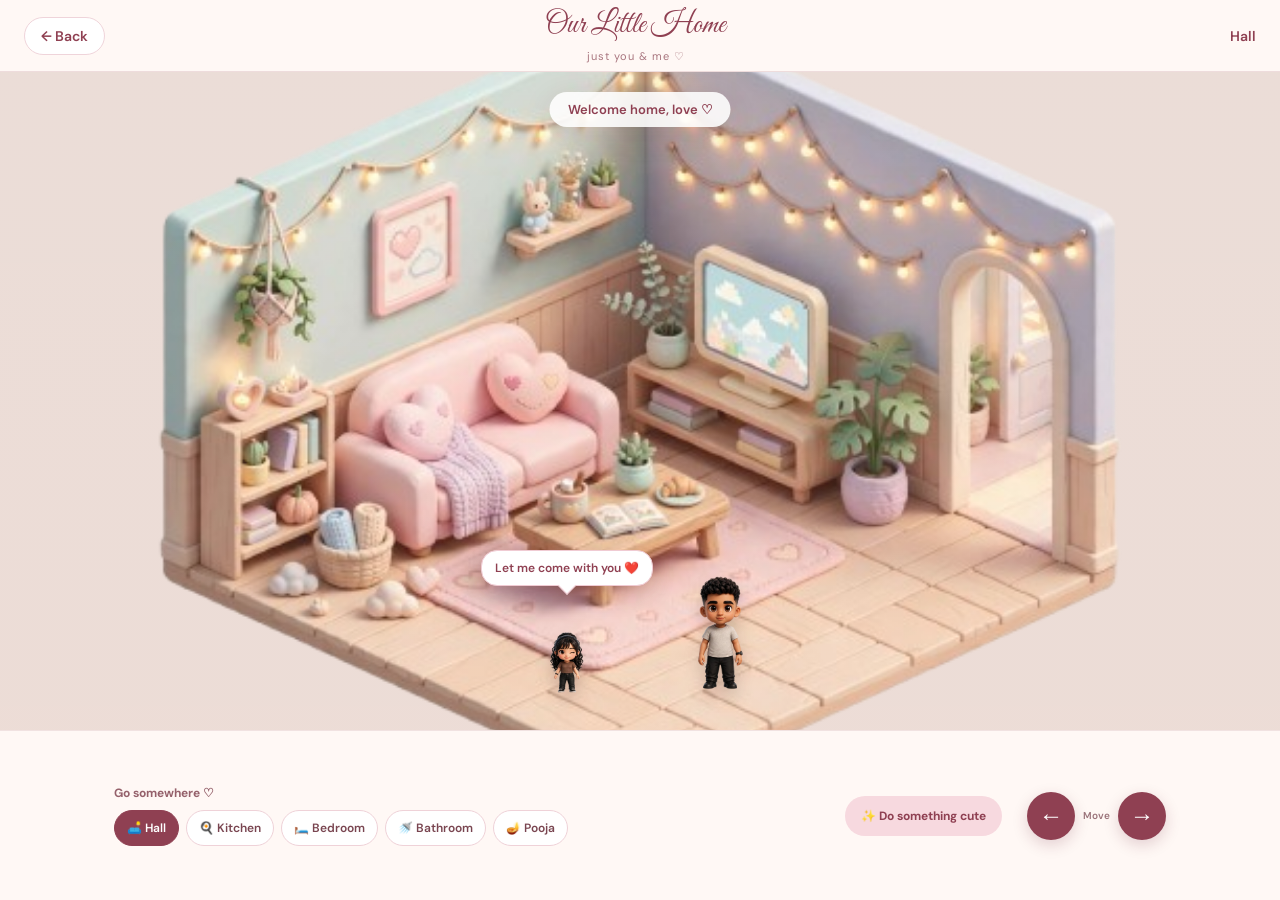
==== game.html @ c6b9ba1a "game" ====
<!DOCTYPE html>
<html lang="en">
<head>
    <meta charset="UTF-8">
    <meta name="viewport" content="width=device-width, initial-scale=1.0">

    <title>Our Little Home ❤️</title>

    <link rel="stylesheet" href="game.css">

    <link href="https://fonts.googleapis.com/css2?family=DM+Sans:wght@400;500;600;700&family=Great+Vibes&display=swap" rel="stylesheet">
</head>

<body>

    <!-- TOP BAR -->
    <header class="top-bar">

        <a href="index.html" class="back-button">
            ← Back
        </a>

        <div class="home-title">
            <span>Our Little Home</span>
            <small>just you & me ♡</small>
        </div>

        <div class="room-name" id="roomName">
            Hall
        </div>

    </header>


    <!-- GAME WORLD -->
    <main class="game-world">

        <!-- ROOM -->
        <div
            class="room-background"
            id="roomBackground">
        </div>


        <!-- SOFT LIGHT OVERLAY -->
        <div class="world-light"></div>


        <!-- LITTLE LOVE MESSAGE -->
        <div class="love-message" id="loveMessage">
            Welcome home, love ♡
        </div>


        <!-- POOJA ROOM INFORMATION -->
        <div class="pooja-info hidden" id="poojaInfo">

            <div>🪔</div>

            <span>Our little prayer corner</span>

            <div class="deities">
                <span>Vishnu</span>
                <span>Shiva</span>
                <span>Ganesha</span>
                <span>Lakshmi</span>
            </div>

        </div>


        <!-- GIRL -->
        <div
            class="character girl-character"
            id="girlCharacter">

            <div
                class="speech-bubble"
                id="girlSpeech">
                Let me come with you ❤️
            </div>

            <img
                id="girlSprite"
                src="game-assets/characters/girl/girl-front.png"
                alt="Girl character">

        </div>


        <!-- BOY -->
        <div
            class="character boy-character"
            id="boyCharacter">

            <img
                id="boySprite"
                src="game-assets/characters/boy/boy-front.png"
                alt="Boy character">

        </div>


        <!-- ACTION MESSAGE -->
        <div
            class="action-message hidden"
            id="actionMessage">
        </div>

    </main>


    <!-- BOTTOM CONTROLS -->
    <section class="controls">

        <div class="controls-inner">

            <!-- ROOMS -->
            <div class="places-section">

                <div class="section-title">
                    Go somewhere ♡
                </div>

                <div class="room-buttons">

                    <button
                        onclick="goToRoom('hall')"
                        class="room-button active"
                        id="hallButton">
                        🛋️ Hall
                    </button>

                    <button
                        onclick="goToRoom('kitchen')"
                        class="room-button"
                        id="kitchenButton">
                        🍳 Kitchen
                    </button>

                    <button
                        onclick="goToRoom('bedroom')"
                        class="room-button"
                        id="bedroomButton">
                        🛏️ Bedroom
                    </button>

                    <button
                        onclick="goToRoom('bathroom')"
                        class="room-button"
                        id="bathroomButton">
                        🚿 Bathroom
                    </button>

                    <button
                        onclick="goToRoom('pooja')"
                        class="room-button"
                        id="poojaButton">
                        🪔 Pooja
                    </button>

                </div>

            </div>


            <!-- ACTION -->
            <div class="action-section">

                <button
                    class="cute-action"
                    onclick="doCuteThing()">
                    ✨ Do something cute
                </button>

            </div>


            <!-- MOVEMENT -->
            <div class="movement">

                <button
                    class="move-button"
                    onclick="moveCharacter('left')">
                    ←
                </button>

                <div class="movement-label">
                    Move
                </div>

                <button
                    class="move-button"
                    onclick="moveCharacter('right')">
                    →
                </button>

            </div>

        </div>

    </section>


    <script src="game.js"></script>

</body>
</html>
---- game.css ----
:root {
    --cream: #fff8f5;
    --pink: #e88a9b;
    --dark-pink: #8f4052;
    --soft-pink: #f7d9df;
    --brown: #4d3035;
    --white: #ffffff;
}

* {
    box-sizing: border-box;
    margin: 0;
    padding: 0;
}

html,
body {
    width: 100%;
    height: 100%;
}

body {
    font-family: "DM Sans", sans-serif;
    background: var(--cream);
    color: var(--brown);
    overflow: hidden;
}


/* =========================
   TOP BAR
========================= */

.top-bar {
    height: 72px;

    display: flex;
    align-items: center;
    justify-content: space-between;

    padding: 0 24px;

    background: rgba(255, 248, 245, 0.96);

    border-bottom: 1px solid rgba(143, 64, 82, 0.15);

    position: relative;
    z-index: 50;

    backdrop-filter: blur(12px);
}


.back-button {
    text-decoration: none;

    color: var(--dark-pink);

    background: #fff;

    border: 1px solid #efd4da;

    padding: 9px 16px;

    border-radius: 30px;

    font-size: 14px;
    font-weight: 600;

    transition: 0.2s;
}


.back-button:hover {
    transform: translateX(-3px);
}


.home-title {
    text-align: center;
}


.home-title span {
    display: block;

    font-family: "Great Vibes", cursive;

    font-size: 30px;

    color: var(--dark-pink);
}


.home-title small {
    font-size: 11px;

    color: #a8757e;

    letter-spacing: 1px;
}


.room-name {
    min-width: 90px;

    text-align: right;

    font-size: 14px;
    font-weight: 600;

    color: var(--dark-pink);
}


/* =========================
   GAME WORLD
========================= */

.game-world {
    position: relative;

    height: calc(100vh - 72px - 170px);

    min-height: 420px;

    overflow: hidden;

    background: #eadbd5;
}


.room-background {
    position: absolute;

    inset: 0;

    background-size: cover;
    background-position: center;

    transition:
        background-image 0.5s ease,
        opacity 0.4s ease;
}


.world-light {
    position: absolute;

    inset: 0;

    pointer-events: none;

    background:
        linear-gradient(
            to bottom,
            rgba(255,255,255,0.05),
            rgba(255,231,224,0.12)
        );

    z-index: 2;
}


/* =========================
   LOVE MESSAGE
========================= */

.love-message {
    position: absolute;

    top: 20px;
    left: 50%;

    transform: translateX(-50%);

    background: rgba(255,255,255,0.88);

    padding: 9px 18px;

    border-radius: 30px;

    color: var(--dark-pink);

    font-size: 13px;
    font-weight: 600;

    box-shadow:
        0 8px 30px rgba(80,30,40,0.12);

    z-index: 20;

    white-space: nowrap;

    transition: 0.3s;
}


/* =========================
   CHARACTERS
========================= */

.character {
    position: absolute;

    bottom: 35px;

    /* Both characters get exactly the same space */
    width: 110px;
    height: 145px;

    display: flex;
    flex-direction: column;
    align-items: center;
    justify-content: flex-end;

    z-index: 10;

    /* ONLY position changes when walking */
    transition: left 0.25s ease-out;
}

/* Both characters ALWAYS have the same rendered size */
.character img {
    display: block;

    width: 100px;
    height: 125px;

    object-fit: contain;
    object-position: bottom center;

    /* Prevent browser/image rendering differences */
    max-width: none;

    filter:
        drop-shadow(
            0 9px 8px rgba(50,20,20,0.20)
        );
}


/* BOY */
.boy-character {
    left: 60%;
}


/* GIRL */
.girl-character {
    left: 60%;

    z-index: 11;
}


/* IMPORTANT:
   Never change character scale while moving */
.boy-character,
.girl-character {
    transform: none;
}


/* =========================
   MOBILE CHARACTERS
========================= */

@media (max-width: 700px) {

    .character {
        width: 90px;
        height: 125px;

        bottom: 20px;

        transition: left 0.25s ease-out;
    }

    .character img {
        width: 82px;
        height: 108px;

        object-fit: contain;
        object-position: bottom center;
    }

    .boy-character,
    .girl-character {
        transform: none;
    }
}


/* =========================
   SPEECH
========================= */

.speech-bubble {
    position: relative;

    margin-bottom: 8px;

    max-width: 220px;

    background: white;

    color: var(--dark-pink);

    padding: 9px 13px;

    border-radius: 16px;

    font-size: 12px;
    font-weight: 600;

    box-shadow:
        0 8px 25px rgba(70,20,30,0.15);

    border: 1px solid #f0cbd3;

    white-space: nowrap;

    animation: floating 2.5s ease-in-out infinite;
}


.speech-bubble::after {
    content: "";

    position: absolute;

    bottom: -7px;

    left: 50%;

    transform: translateX(-50%) rotate(45deg);

    width: 12px;
    height: 12px;

    background: white;

    border-right: 1px solid #f0cbd3;
    border-bottom: 1px solid #f0cbd3;
}


@keyframes floating {

    0%,
    100% {
        transform: translateY(0);
    }

    50% {
        transform: translateY(-5px);
    }
}


/* =========================
   POOJA
========================= */

.pooja-info {
    position: absolute;

    top: 75px;
    left: 50%;

    transform: translateX(-50%);

    z-index: 20;

    text-align: center;

    background: rgba(255,250,242,0.93);

    padding: 12px 18px;

    border-radius: 18px;

    box-shadow:
        0 10px 30px rgba(70,40,20,0.15);
}


.pooja-info > div:first-child {
    font-size: 25px;

    margin-bottom: 3px;
}


.pooja-info span {
    font-size: 12px;

    color: #79504c;

    font-weight: 600;
}


.deities {
    display: flex;

    gap: 7px;

    justify-content: center;

    margin-top: 8px;
}


.deities span {
    background: #fff;

    padding: 4px 8px;

    border-radius: 20px;

    font-size: 10px;

    color: #9a5b32;
}


.hidden {
    display: none !important;
}


/* =========================
   ACTION MESSAGE
========================= */

.action-message {
    position: absolute;

    left: 50%;
    bottom: 35%;

    transform: translateX(-50%);

    z-index: 30;

    background: rgba(255,255,255,0.94);

    padding: 13px 20px;

    border-radius: 25px;

    color: var(--dark-pink);

    font-weight: 700;

    font-size: 14px;

    box-shadow:
        0 10px 35px rgba(60,20,30,0.15);

    animation: pop 0.35s ease;
}


@keyframes pop {

    0% {
        opacity: 0;
        transform: translateX(-50%) scale(0.8);
    }

    100% {
        opacity: 1;
        transform: translateX(-50%) scale(1);
    }
}


/* =========================
   BOTTOM CONTROLS
========================= */

.controls {
    height: 170px;

    background:
        rgba(255,248,245,0.98);

    border-top: 1px solid rgba(143,64,82,0.12);

    position: relative;

    z-index: 50;
}


.controls-inner {
    height: 100%;

    max-width: 1100px;

    margin: auto;

    padding: 18px 24px;

    display: flex;

    align-items: center;

    gap: 25px;
}


/* =========================
   ROOMS
========================= */

.places-section {
    flex: 1;
}


.section-title {
    font-size: 12px;

    font-weight: 700;

    color: #95616b;

    margin-bottom: 9px;
}


.room-buttons {
    display: flex;

    gap: 7px;

    flex-wrap: wrap;
}


.room-button {
    border: 1px solid #efd2d8;

    background: white;

    color: #794550;

    padding: 9px 12px;

    border-radius: 25px;

    font-family: inherit;

    font-size: 12px;

    font-weight: 600;

    cursor: pointer;

    transition: 0.2s;
}


.room-button:hover {
    transform: translateY(-2px);

    border-color: var(--pink);
}


.room-button.active {
    background: var(--dark-pink);

    color: white;

    border-color: var(--dark-pink);
}


/* =========================
   CUTE ACTION
========================= */

.action-section {
    display: flex;

    align-items: center;
}


.cute-action {
    border: none;

    background: var(--soft-pink);

    color: var(--dark-pink);

    padding: 12px 16px;

    border-radius: 30px;

    font-family: inherit;

    font-size: 12px;

    font-weight: 700;

    cursor: pointer;

    transition: 0.2s;
}


.cute-action:hover {
    transform: scale(1.04);

    background: #f1c7d0;
}


/* =========================
   MOVEMENT
========================= */

.movement {
    display: flex;

    align-items: center;

    gap: 8px;
}


.move-button {
    width: 48px;
    height: 48px;

    border: none;

    border-radius: 50%;

    background: var(--dark-pink);

    color: white;

    font-size: 24px;

    cursor: pointer;

    box-shadow:
        0 5px 15px rgba(100,30,50,0.18);

    transition: 0.15s;
}


.move-button:active {
    transform: scale(0.92);
}


.movement-label {
    font-size: 10px;

    color: #9b737a;

    font-weight: 600;
}


/* =========================
   MOBILE
========================= */

@media (max-width: 700px) {

    .top-bar {
        height: 60px;

        padding: 0 12px;
    }


    .home-title span {
        font-size: 23px;
    }


    .home-title small {
        font-size: 9px;
    }


    .back-button {
        padding: 7px 10px;

        font-size: 11px;
    }


    .room-name {
        min-width: auto;

        font-size: 11px;
    }


    .game-world {
        height: calc(100vh - 60px - 215px);

        min-height: 350px;
    }


    .character {
        width: 80px;

        bottom: 20px;
    }


    .character img {
        width: 78px;
    }


    .speech-bubble {
        font-size: 10px;

        padding: 7px 9px;

        max-width: 180px;
    }


    .love-message {
        top: 12px;

        font-size: 10px;

        padding: 7px 12px;
    }


    .controls {
        height: 215px;
    }


    .controls-inner {
        padding: 12px;

        display: grid;

        grid-template-columns: 1fr auto;

        grid-template-rows: auto auto;

        gap: 12px;
    }


    .places-section {
        grid-column: 1 / 3;
    }


    .room-buttons {
        overflow-x: auto;

        flex-wrap: nowrap;

        padding-bottom: 4px;
    }


    .room-button {
        flex-shrink: 0;
    }


    .action-section {
        justify-content: flex-start;
    }


    .movement {
        justify-content: flex-end;
    }


    .move-button {
        width: 43px;
        height: 43px;
    }


    .pooja-info {
        top: 55px;

        width: 90%;

        padding: 8px;
    }


    .deities {
        flex-wrap: wrap;
    }
}
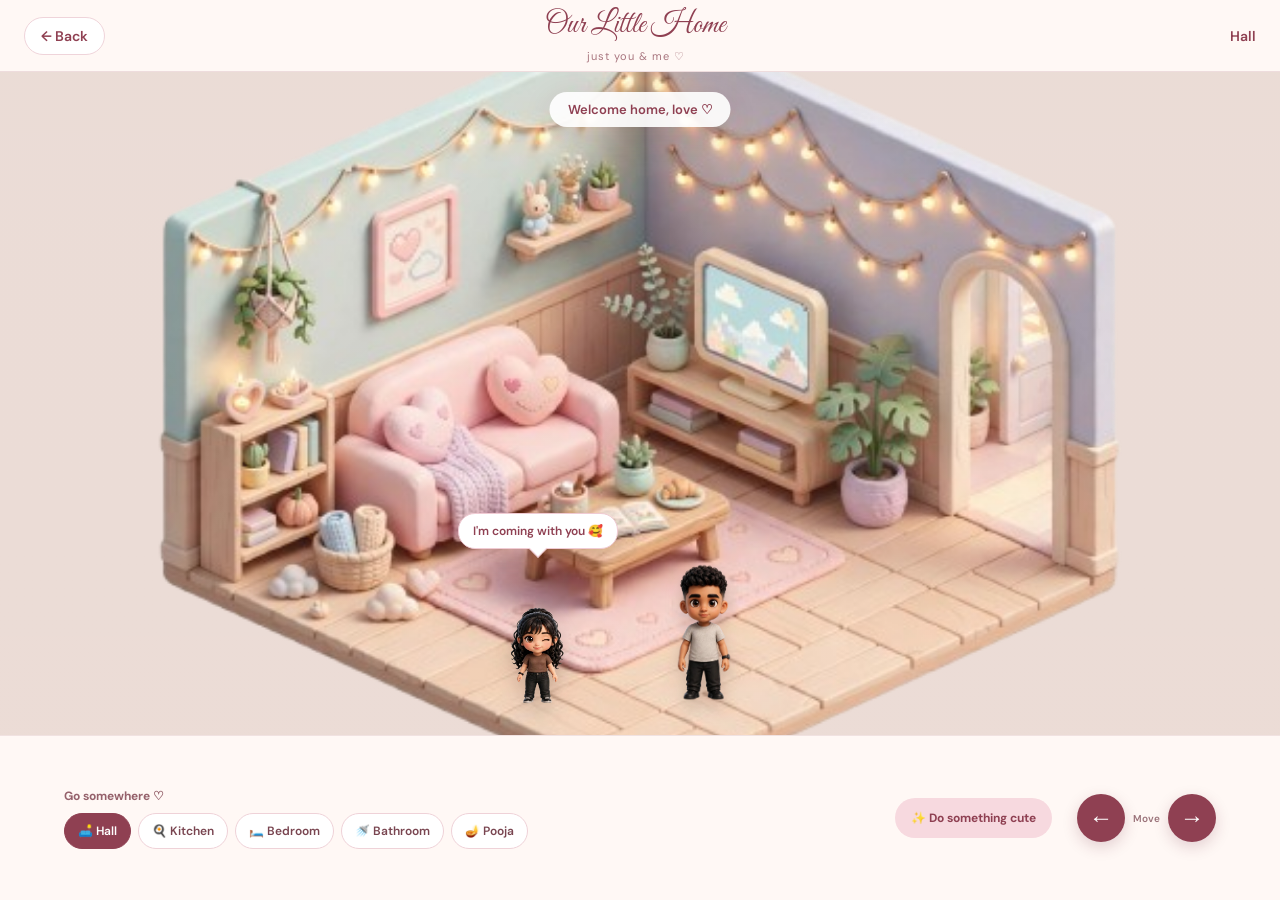
==== commit 8632c650: "game" ====
--- a/game.html
+++ b/game.html
@@ -1,208 +1,377 @@
 <!DOCTYPE html>
 <html lang="en">
+
 <head>
+
     <meta charset="UTF-8">
-    <meta name="viewport" content="width=device-width, initial-scale=1.0">
-
-    <title>Our Little Home ❤️</title>
-
-    <link rel="stylesheet" href="game.css">
-
-    <link href="https://fonts.googleapis.com/css2?family=DM+Sans:wght@400;500;600;700&family=Great+Vibes&display=swap" rel="stylesheet">
+
+    <meta
+        name="viewport"
+        content="width=device-width, initial-scale=1.0"
+    >
+
+    <title>Our Little Home ♡</title>
+
+
+    <!-- Google Fonts -->
+
+    <link
+        href="https://fonts.googleapis.com/css2?family=DM+Sans:wght@400;500;600;700&family=Great+Vibes&display=swap"
+        rel="stylesheet"
+    >
+
+
+    <!-- Game CSS -->
+
+    <link
+        rel="stylesheet"
+        href="game.css"
+    >
+
 </head>
 
+
 <body>
 
-    <!-- TOP BAR -->
+
+    <!-- =================================================
+         TOP BAR
+    ================================================== -->
+
     <header class="top-bar">
 
-        <a href="index.html" class="back-button">
+
+        <!-- Back -->
+
+        <a
+            href="index.html"
+            class="back-button"
+        >
             ← Back
         </a>
 
+
+        <!-- Title -->
+
         <div class="home-title">
-            <span>Our Little Home</span>
-            <small>just you & me ♡</small>
-        </div>
-
-        <div class="room-name" id="roomName">
+
+            <span>
+                Our Little Home
+            </span>
+
+            <small>
+                just you & me ♡
+            </small>
+
+        </div>
+
+
+        <!-- Current Room -->
+
+        <div
+            class="room-name"
+            id="roomName"
+        >
             Hall
         </div>
 
     </header>
 
 
-    <!-- GAME WORLD -->
-    <main class="game-world">
-
-        <!-- ROOM -->
+
+    <!-- =================================================
+         GAME WORLD
+    ================================================== -->
+
+    <main
+        class="game-world"
+        id="gameWorld"
+    >
+
+
+        <!-- Room Background -->
+
         <div
             class="room-background"
-            id="roomBackground">
-        </div>
-
-
-        <!-- SOFT LIGHT OVERLAY -->
+            id="roomBackground"
+            style="background-image: url('game-assets/rooms/hall.png');"
+        >
+        </div>
+
+
+        <!-- Soft Lighting -->
+
         <div class="world-light"></div>
 
 
-        <!-- LITTLE LOVE MESSAGE -->
-        <div class="love-message" id="loveMessage">
+
+        <!-- =================================================
+             LOVE MESSAGE
+        ================================================== -->
+
+        <div
+            class="love-message"
+            id="loveMessage"
+        >
             Welcome home, love ♡
         </div>
 
 
-        <!-- POOJA ROOM INFORMATION -->
-        <div class="pooja-info hidden" id="poojaInfo">
-
-            <div>🪔</div>
-
-            <span>Our little prayer corner</span>
+
+        <!-- =================================================
+             POOJA INFORMATION
+        ================================================== -->
+
+        <div
+            class="pooja-info hidden"
+            id="poojaInfo"
+        >
+
+            <div>
+                🪔
+            </div>
+
+            <span>
+                Let's pray together ♡
+            </span>
 
             <div class="deities">
-                <span>Vishnu</span>
-                <span>Shiva</span>
-                <span>Ganesha</span>
-                <span>Lakshmi</span>
-            </div>
-
-        </div>
-
-
-        <!-- GIRL -->
+
+                <span>🙏</span>
+
+                <span>🪷</span>
+
+                <span>✨</span>
+
+            </div>
+
+        </div>
+
+
+
+        <!-- =================================================
+             BOY CHARACTER
+        ================================================== -->
+
+        <div
+            class="character boy-character"
+            id="boyCharacter"
+        >
+
+            <img
+                src="game-assets/characters/boy/boy-front.png"
+                alt="Boy character"
+            >
+
+        </div>
+
+
+
+        <!-- =================================================
+             GIRL CHARACTER
+        ================================================== -->
+
         <div
             class="character girl-character"
-            id="girlCharacter">
+            id="girlCharacter"
+        >
+
+
+            <!-- Girl Speech -->
 
             <div
                 class="speech-bubble"
-                id="girlSpeech">
-                Let me come with you ❤️
-            </div>
+                id="girlSpeech"
+            >
+                I'm coming with you 🥰
+            </div>
+
+
+            <!-- Girl -->
 
             <img
-                id="girlSprite"
                 src="game-assets/characters/girl/girl-front.png"
-                alt="Girl character">
-
-        </div>
-
-
-        <!-- BOY -->
-        <div
-            class="character boy-character"
-            id="boyCharacter">
-
-            <img
-                id="boySprite"
-                src="game-assets/characters/boy/boy-front.png"
-                alt="Boy character">
-
-        </div>
-
-
-        <!-- ACTION MESSAGE -->
+                alt="Girl character"
+            >
+
+        </div>
+
+
+
+        <!-- =================================================
+             ACTION MESSAGE
+        ================================================== -->
+
         <div
             class="action-message hidden"
-            id="actionMessage">
-        </div>
+            id="actionMessage"
+        >
+        </div>
+
 
     </main>
 
 
-    <!-- BOTTOM CONTROLS -->
+
+    <!-- =================================================
+         BOTTOM CONTROLS
+    ================================================== -->
+
     <section class="controls">
 
+
         <div class="controls-inner">
 
-            <!-- ROOMS -->
+
+            <!-- =================================================
+                 ROOM MENU
+            ================================================== -->
+
             <div class="places-section">
+
 
                 <div class="section-title">
                     Go somewhere ♡
                 </div>
 
+
                 <div class="room-buttons">
 
-                    <button
-                        onclick="goToRoom('hall')"
+
+                    <!-- HALL -->
+
+                    <button
+                        type="button"
                         class="room-button active"
-                        id="hallButton">
+                        onclick="switchRoom(0)"
+                    >
                         🛋️ Hall
                     </button>
 
-                    <button
-                        onclick="goToRoom('kitchen')"
+
+                    <!-- KITCHEN -->
+
+                    <button
+                        type="button"
                         class="room-button"
-                        id="kitchenButton">
+                        onclick="switchRoom(1)"
+                    >
                         🍳 Kitchen
                     </button>
 
-                    <button
-                        onclick="goToRoom('bedroom')"
+
+                    <!-- BEDROOM -->
+
+                    <button
+                        type="button"
                         class="room-button"
-                        id="bedroomButton">
+                        onclick="switchRoom(2)"
+                    >
                         🛏️ Bedroom
                     </button>
 
-                    <button
-                        onclick="goToRoom('bathroom')"
+
+                    <!-- BATHROOM -->
+
+                    <button
+                        type="button"
                         class="room-button"
-                        id="bathroomButton">
+                        onclick="switchRoom(3)"
+                    >
                         🚿 Bathroom
                     </button>
 
-                    <button
-                        onclick="goToRoom('pooja')"
+
+                    <!-- POOJA -->
+
+                    <button
+                        type="button"
                         class="room-button"
-                        id="poojaButton">
+                        onclick="switchRoom(4)"
+                    >
                         🪔 Pooja
                     </button>
 
+
                 </div>
 
             </div>
 
 
-            <!-- ACTION -->
+
+            <!-- =================================================
+                 CUTE ACTION BUTTON
+            ================================================== -->
+
             <div class="action-section">
 
+
                 <button
+                    type="button"
                     class="cute-action"
-                    onclick="doCuteThing()">
+                    onclick="doSomethingCute()"
+                >
                     ✨ Do something cute
                 </button>
 
-            </div>
-
-
-            <!-- MOVEMENT -->
+
+            </div>
+
+
+
+            <!-- =================================================
+                 MOVEMENT BUTTONS
+            ================================================== -->
+
             <div class="movement">
 
+
+                <!-- LEFT -->
+
                 <button
+                    type="button"
                     class="move-button"
-                    onclick="moveCharacter('left')">
+                    onclick="moveCharacter('left')"
+                    aria-label="Move left"
+                >
                     ←
                 </button>
 
-                <div class="movement-label">
+
+                <span class="movement-label">
                     Move
-                </div>
+                </span>
+
+
+                <!-- RIGHT -->
 
                 <button
+                    type="button"
                     class="move-button"
-                    onclick="moveCharacter('right')">
+                    onclick="moveCharacter('right')"
+                    aria-label="Move right"
+                >
                     →
                 </button>
 
-            </div>
+
+            </div>
+
 
         </div>
 
     </section>
 
 
+
+    <!-- =================================================
+         GAME JAVASCRIPT
+    ================================================== -->
+
     <script src="game.js"></script>
 
+
 </body>
+
 </html>
+
--- a/game.css
+++ b/game.css
@@ -1,3 +1,4 @@
+
 :root {
     --cream: #fff8f5;
     --pink: #e88a9b;
@@ -11,37 +12,38 @@
     box-sizing: border-box;
     margin: 0;
     padding: 0;
+    user-select: none;
 }
 
 html,
 body {
     width: 100%;
     height: 100%;
+    overflow: hidden;
 }
 
 body {
     font-family: "DM Sans", sans-serif;
     background: var(--cream);
     color: var(--brown);
-    overflow: hidden;
-}
-
-
-/* =========================
+
+    display: grid;
+    grid-template-rows: 72px minmax(0, 1fr) 165px;
+}
+
+
+/* =====================================================
    TOP BAR
-========================= */
+===================================================== */
 
 .top-bar {
-    height: 72px;
-
     display: flex;
     align-items: center;
     justify-content: space-between;
 
     padding: 0 24px;
 
-    background: rgba(255, 248, 245, 0.96);
-
+    background: rgba(255, 248, 245, 0.97);
     border-bottom: 1px solid rgba(143, 64, 82, 0.15);
 
     position: relative;
@@ -50,56 +52,41 @@
     backdrop-filter: blur(12px);
 }
 
-
 .back-button {
     text-decoration: none;
 
     color: var(--dark-pink);
-
-    background: #fff;
+    background: white;
 
     border: 1px solid #efd4da;
 
     padding: 9px 16px;
-
     border-radius: 30px;
 
     font-size: 14px;
     font-weight: 600;
 
-    transition: 0.2s;
-}
-
-
-.back-button:hover {
-    transform: translateX(-3px);
-}
-
+    white-space: nowrap;
+}
 
 .home-title {
     text-align: center;
 }
 
-
 .home-title span {
     display: block;
 
     font-family: "Great Vibes", cursive;
-
     font-size: 30px;
 
     color: var(--dark-pink);
 }
-
 
 .home-title small {
     font-size: 11px;
-
     color: #a8757e;
-
     letter-spacing: 1px;
 }
-
 
 .room-name {
     min-width: 90px;
@@ -113,40 +100,38 @@
 }
 
 
-/* =========================
+/* =====================================================
    GAME WORLD
-========================= */
+===================================================== */
 
 .game-world {
     position: relative;
 
-    height: calc(100vh - 72px - 170px);
-
-    min-height: 420px;
+    min-height: 0;
 
     overflow: hidden;
 
     background: #eadbd5;
 }
-
 
 .room-background {
     position: absolute;
-
     inset: 0;
 
+    width: 100%;
+    height: 100%;
+
     background-size: cover;
-    background-position: center;
-
-    transition:
-        background-image 0.5s ease,
-        opacity 0.4s ease;
-}
-
-
+    background-position: center center;
+    background-repeat: no-repeat;
+
+    transition: background-image 0.35s ease;
+}
+
+
+/* soft overlay */
 .world-light {
     position: absolute;
-
     inset: 0;
 
     pointer-events: none;
@@ -154,17 +139,17 @@
     background:
         linear-gradient(
             to bottom,
-            rgba(255,255,255,0.05),
-            rgba(255,231,224,0.12)
+            rgba(255,255,255,0.03),
+            rgba(255,231,224,0.08)
         );
 
     z-index: 2;
 }
 
 
-/* =========================
-   LOVE MESSAGE
-========================= */
+/* =====================================================
+   TOP LOVE MESSAGE
+===================================================== */
 
 .love-message {
     position: absolute;
@@ -174,7 +159,7 @@
 
     transform: translateX(-50%);
 
-    background: rgba(255,255,255,0.88);
+    background: rgba(255,255,255,0.91);
 
     padding: 9px 18px;
 
@@ -191,23 +176,25 @@
     z-index: 20;
 
     white-space: nowrap;
-
-    transition: 0.3s;
-}
-
-
-/* =========================
+}
+
+
+/* =====================================================
    CHARACTERS
-========================= */
+===================================================== */
 
 .character {
     position: absolute;
 
-    bottom: 35px;
-
-    /* Both characters get exactly the same space */
-    width: 110px;
-    height: 145px;
+    bottom: 28px;
+
+    /*
+       IMPORTANT:
+       Both characters use EXACTLY the same
+       container size.
+    */
+    width: 130px;
+    height: 175px;
 
     display: flex;
     flex-direction: column;
@@ -216,22 +203,23 @@
 
     z-index: 10;
 
-    /* ONLY position changes when walking */
-    transition: left 0.25s ease-out;
-}
-
-/* Both characters ALWAYS have the same rendered size */
+    transition:
+        left 0.25s ease-out,
+        transform 0.2s ease;
+}
+
+
+/*
+   BOTH characters are given the same image box.
+*/
 .character img {
-    display: block;
-
-    width: 100px;
-    height: 125px;
+    width: 125px;
+    height: 150px;
 
     object-fit: contain;
     object-position: bottom center;
 
-    /* Prevent browser/image rendering differences */
-    max-width: none;
+    display: block;
 
     filter:
         drop-shadow(
@@ -240,76 +228,52 @@
 }
 
 
-/* BOY */
+/*
+   Your girl image has more empty/transparent
+   space around the actual character.
+
+   This makes her VISUALLY match him.
+*/
+.girl-character img {
+    transform: scale(1.28);
+    transform-origin: bottom center;
+}
+
+
+/* Starting positions */
+
 .boy-character {
-    left: 60%;
-}
-
-
-/* GIRL */
+    left: 55%;
+}
+
 .girl-character {
-    left: 60%;
-
+    left: 40%;
     z-index: 11;
 }
 
 
-/* IMPORTANT:
-   Never change character scale while moving */
-.boy-character,
-.girl-character {
-    transform: none;
-}
-
-
-/* =========================
-   MOBILE CHARACTERS
-========================= */
-
-@media (max-width: 700px) {
-
-    .character {
-        width: 90px;
-        height: 125px;
-
-        bottom: 20px;
-
-        transition: left 0.25s ease-out;
-    }
-
-    .character img {
-        width: 82px;
-        height: 108px;
-
-        object-fit: contain;
-        object-position: bottom center;
-    }
-
-    .boy-character,
-    .girl-character {
-        transform: none;
-    }
-}
-
-
-/* =========================
-   SPEECH
-========================= */
+/* =====================================================
+   SPEECH BUBBLE
+===================================================== */
 
 .speech-bubble {
-    position: relative;
-
-    margin-bottom: 8px;
-
-    max-width: 220px;
+    position: absolute;
+
+    bottom: 158px;
+
+    left: 50%;
+
+    transform: translateX(-50%);
+
+    margin: 0;
 
     background: white;
 
     color: var(--dark-pink);
 
-    padding: 9px 13px;
-
-    border-radius: 16px;
+    padding: 9px 14px;
+
+    border-radius: 17px;
 
     font-size: 12px;
     font-weight: 600;
@@ -321,9 +285,10 @@
 
     white-space: nowrap;
 
+    z-index: 20;
+
     animation: floating 2.5s ease-in-out infinite;
 }
-
 
 .speech-bubble::after {
     content: "";
@@ -331,7 +296,6 @@
     position: absolute;
 
     bottom: -7px;
-
     left: 50%;
 
     transform: translateX(-50%) rotate(45deg);
@@ -345,23 +309,20 @@
     border-bottom: 1px solid #f0cbd3;
 }
 
-
 @keyframes floating {
-
-    0%,
-    100% {
-        transform: translateY(0);
+    0%, 100% {
+        margin-top: 0;
     }
 
     50% {
-        transform: translateY(-5px);
-    }
-}
-
-
-/* =========================
+        margin-top: -5px;
+    }
+}
+
+
+/* =====================================================
    POOJA
-========================= */
+===================================================== */
 
 .pooja-info {
     position: absolute;
@@ -385,36 +346,26 @@
         0 10px 30px rgba(70,40,20,0.15);
 }
 
-
 .pooja-info > div:first-child {
     font-size: 25px;
-
     margin-bottom: 3px;
 }
-
 
 .pooja-info span {
     font-size: 12px;
-
     color: #79504c;
-
     font-weight: 600;
 }
-
 
 .deities {
     display: flex;
-
     gap: 7px;
-
     justify-content: center;
-
     margin-top: 8px;
 }
 
-
 .deities span {
-    background: #fff;
+    background: white;
 
     padding: 4px 8px;
 
@@ -424,16 +375,15 @@
 
     color: #9a5b32;
 }
-
 
 .hidden {
     display: none !important;
 }
 
 
-/* =========================
+/* =====================================================
    ACTION MESSAGE
-========================= */
+===================================================== */
 
 .action-message {
     position: absolute;
@@ -454,18 +404,17 @@
     color: var(--dark-pink);
 
     font-weight: 700;
-
     font-size: 14px;
 
     box-shadow:
         0 10px 35px rgba(60,20,30,0.15);
 
     animation: pop 0.35s ease;
-}
-
+
+    white-space: nowrap;
+}
 
 @keyframes pop {
-
     0% {
         opacity: 0;
         transform: translateX(-50%) scale(0.8);
@@ -478,32 +427,30 @@
 }
 
 
-/* =========================
+/* =====================================================
    BOTTOM CONTROLS
-========================= */
+===================================================== */
 
 .controls {
-    height: 170px;
-
-    background:
-        rgba(255,248,245,0.98);
+    position: relative;
+
+    z-index: 50;
+
+    background: rgba(255,248,245,0.98);
 
     border-top: 1px solid rgba(143,64,82,0.12);
 
-    position: relative;
-
-    z-index: 50;
-}
-
+    min-height: 0;
+}
 
 .controls-inner {
     height: 100%;
 
-    max-width: 1100px;
+    max-width: 1200px;
 
     margin: auto;
 
-    padding: 18px 24px;
+    padding: 16px 24px;
 
     display: flex;
 
@@ -513,14 +460,14 @@
 }
 
 
-/* =========================
+/* =====================================================
    ROOMS
-========================= */
+===================================================== */
 
 .places-section {
     flex: 1;
-}
-
+    min-width: 0;
+}
 
 .section-title {
     font-size: 12px;
@@ -532,38 +479,44 @@
     margin-bottom: 9px;
 }
 
-
 .room-buttons {
     display: flex;
 
     gap: 7px;
 
-    flex-wrap: wrap;
-}
-
+    overflow-x: auto;
+
+    scrollbar-width: none;
+}
+
+.room-buttons::-webkit-scrollbar {
+    display: none;
+}
 
 .room-button {
+    flex-shrink: 0;
+
     border: 1px solid #efd2d8;
 
     background: white;
 
     color: #794550;
 
-    padding: 9px 12px;
+    padding: 9px 13px;
 
     border-radius: 25px;
 
     font-family: inherit;
 
     font-size: 12px;
-
     font-weight: 600;
 
     cursor: pointer;
 
+    white-space: nowrap;
+
     transition: 0.2s;
 }
-
 
 .room-button:hover {
     transform: translateY(-2px);
@@ -571,7 +524,6 @@
     border-color: var(--pink);
 }
 
-
 .room-button.active {
     background: var(--dark-pink);
 
@@ -581,16 +533,16 @@
 }
 
 
-/* =========================
-   CUTE ACTION
-========================= */
+/* =====================================================
+   RIGHT SIDE CONTROLS
+===================================================== */
 
 .action-section {
     display: flex;
-
     align-items: center;
-}
-
+
+    flex-shrink: 0;
+}
 
 .cute-action {
     border: none;
@@ -606,25 +558,21 @@
     font-family: inherit;
 
     font-size: 12px;
-
     font-weight: 700;
 
     cursor: pointer;
 
-    transition: 0.2s;
-}
-
+    white-space: nowrap;
+}
 
 .cute-action:hover {
     transform: scale(1.04);
-
-    background: #f1c7d0;
-}
-
-
-/* =========================
+}
+
+
+/* =====================================================
    MOVEMENT
-========================= */
+===================================================== */
 
 .movement {
     display: flex;
@@ -632,8 +580,9 @@
     align-items: center;
 
     gap: 8px;
-}
-
+
+    flex-shrink: 0;
+}
 
 .move-button {
     width: 48px;
@@ -653,16 +602,12 @@
 
     box-shadow:
         0 5px 15px rgba(100,30,50,0.18);
-
-    transition: 0.15s;
-}
-
+}
 
 .move-button:active {
     transform: scale(0.92);
 }
 
-
 .movement-label {
     font-size: 10px;
 
@@ -672,87 +617,133 @@
 }
 
 
-/* =========================
+/* =====================================================
    MOBILE
-========================= */
+===================================================== */
 
 @media (max-width: 700px) {
+
+    html,
+    body {
+        height: 100dvh;
+    }
+
+    body {
+        grid-template-rows:
+            60px
+            minmax(0, 1fr)
+            190px;
+    }
+
+
+    /* ---------- TOP ---------- */
 
     .top-bar {
         height: 60px;
 
-        padding: 0 12px;
-    }
-
+        padding: 0 10px;
+    }
+
+    .back-button {
+        padding: 7px 11px;
+        font-size: 11px;
+    }
 
     .home-title span {
-        font-size: 23px;
-    }
-
+        font-size: 24px;
+    }
 
     .home-title small {
-        font-size: 9px;
-    }
-
-
-    .back-button {
-        padding: 7px 10px;
-
+        font-size: 8px;
+    }
+
+    .room-name {
+        min-width: 55px;
         font-size: 11px;
     }
 
 
-    .room-name {
-        min-width: auto;
-
-        font-size: 11px;
-    }
-
+    /* ---------- WORLD ---------- */
 
     .game-world {
-        height: calc(100vh - 60px - 215px);
-
-        min-height: 350px;
-    }
-
-
-    .character {
-        width: 80px;
-
-        bottom: 20px;
-    }
-
-
-    .character img {
-        width: 78px;
-    }
-
-
-    .speech-bubble {
-        font-size: 10px;
-
-        padding: 7px 9px;
-
-        max-width: 180px;
-    }
-
+        min-height: 0;
+    }
+
+    .room-background {
+        background-size: cover;
+        background-position: center center;
+    }
 
     .love-message {
         top: 12px;
 
+        max-width: calc(100% - 30px);
+
+        padding: 7px 12px;
+
         font-size: 10px;
 
-        padding: 7px 12px;
-    }
-
+        overflow: hidden;
+        text-overflow: ellipsis;
+    }
+
+
+    /* ---------- CHARACTERS ---------- */
+
+    .character {
+        width: 100px;
+        height: 145px;
+
+        bottom: 18px;
+    }
+
+    .character img {
+        width: 100px;
+        height: 125px;
+    }
+
+    /*
+       Keep the girl visually the same size
+       on phones too.
+    */
+    .girl-character img {
+        transform: scale(1.28);
+    }
+
+    .boy-character {
+        left: 57%;
+    }
+
+    .girl-character {
+        left: 35%;
+    }
+
+
+    /* ---------- SPEECH ---------- */
+
+    .speech-bubble {
+        bottom: 130px;
+
+        max-width: 180px;
+
+        padding: 7px 10px;
+
+        font-size: 10px;
+    }
+
+
+    /* ---------- CONTROLS ---------- */
 
     .controls {
-        height: 215px;
-    }
-
+        height: 190px;
+
+        overflow: hidden;
+    }
 
     .controls-inner {
-        padding: 12px;
+        height: 100%;
+
+        padding: 12px 14px;
 
         display: grid;
 
@@ -760,55 +751,132 @@
 
         grid-template-rows: auto auto;
 
-        gap: 12px;
+        gap: 10px;
     }
 
 
     .places-section {
         grid-column: 1 / 3;
-    }
-
+
+        min-width: 0;
+    }
+
+    .section-title {
+        font-size: 11px;
+
+        margin-bottom: 7px;
+    }
 
     .room-buttons {
+        width: 100%;
+
         overflow-x: auto;
 
         flex-wrap: nowrap;
 
-        padding-bottom: 4px;
-    }
-
+        padding-bottom: 3px;
+    }
 
     .room-button {
-        flex-shrink: 0;
-    }
-
+        padding: 8px 12px;
+
+        font-size: 11px;
+    }
+
+
+    /* ---------- CUTE BUTTON ---------- */
 
     .action-section {
         justify-content: flex-start;
-    }
-
+
+        min-width: 0;
+    }
+
+    .cute-action {
+        padding: 11px 13px;
+
+        font-size: 11px;
+    }
+
+
+    /* ---------- MOVEMENT ---------- */
 
     .movement {
         justify-content: flex-end;
     }
 
+    .movement-label {
+        display: none;
+    }
 
     .move-button {
-        width: 43px;
-        height: 43px;
-    }
-
-
-    .pooja-info {
-        top: 55px;
-
-        width: 90%;
-
-        padding: 8px;
-    }
-
-
-    .deities {
-        flex-wrap: wrap;
-    }
-}
+        width: 46px;
+        height: 46px;
+
+        font-size: 21px;
+    }
+}
+
+
+/* =====================================================
+   VERY SMALL PHONES
+===================================================== */
+
+@media (max-width: 380px) {
+
+    body {
+        grid-template-rows:
+            58px
+            minmax(0, 1fr)
+            180px;
+    }
+
+    .top-bar {
+        height: 58px;
+    }
+
+    .home-title span {
+        font-size: 21px;
+    }
+
+    .home-title small {
+        display: none;
+    }
+
+    .back-button {
+        padding: 6px 9px;
+    }
+
+    .character {
+        width: 88px;
+        height: 130px;
+    }
+
+    .character img {
+        width: 90px;
+        height: 115px;
+    }
+
+    .girl-character img {
+        transform: scale(1.28);
+    }
+
+    .speech-bubble {
+        bottom: 120px;
+        font-size: 9px;
+    }
+
+    .controls {
+        height: 180px;
+    }
+
+    .cute-action {
+        padding: 10px 11px;
+        font-size: 10px;
+    }
+
+    .move-button {
+        width: 42px;
+        height: 42px;
+    }
+}
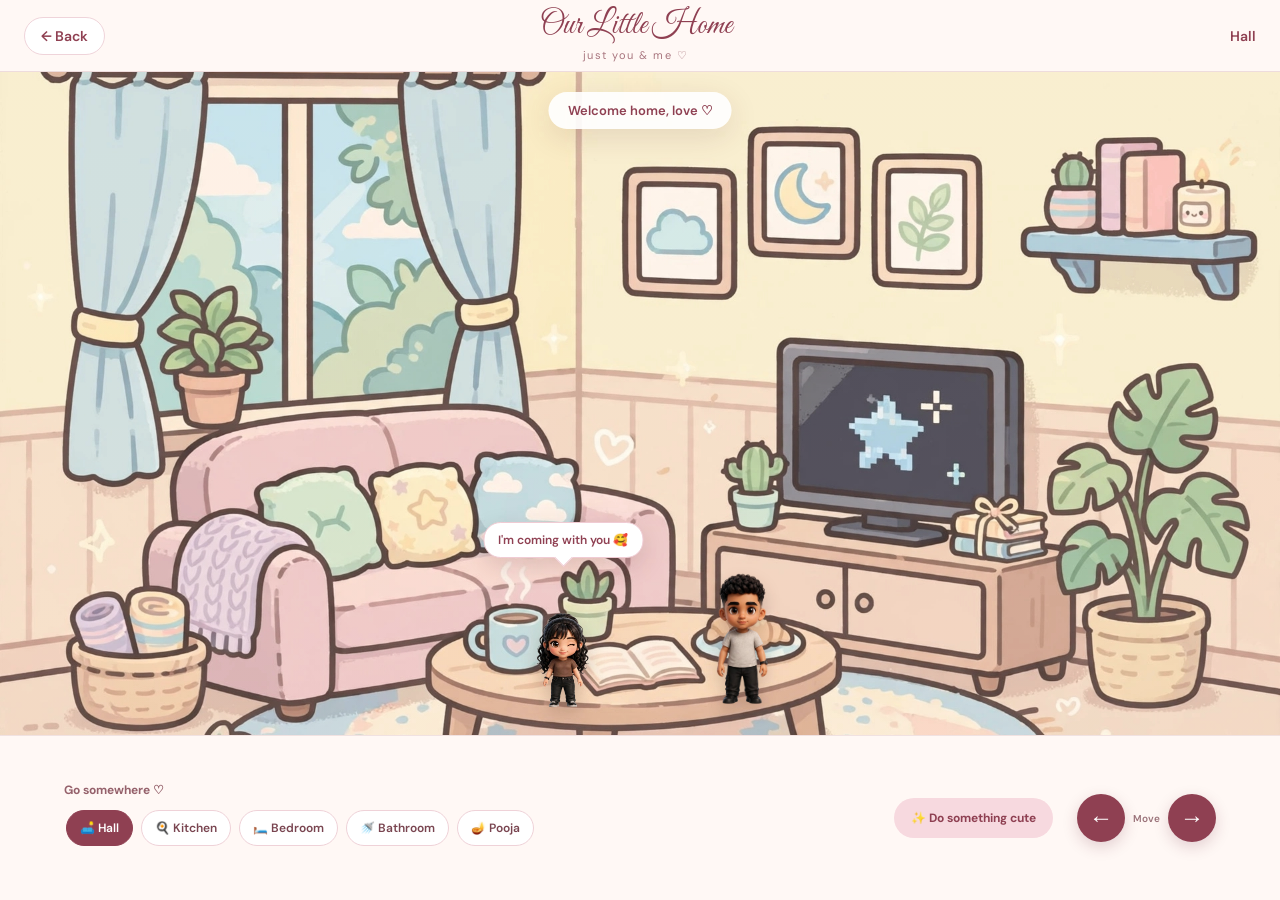
==== commit bc98ca5a: "game" ====
--- a/game.html
+++ b/game.html
@@ -2,376 +2,216 @@
 <html lang="en">
 
 <head>
-
     <meta charset="UTF-8">
-
-    <meta
-        name="viewport"
-        content="width=device-width, initial-scale=1.0"
-    >
+    <meta name="viewport"
+        content="width=device-width, initial-scale=1.0, maximum-scale=1.0, user-scalable=no">
 
     <title>Our Little Home ♡</title>
 
-
-    <!-- Google Fonts -->
+    <!-- Fonts -->
+    <link rel="preconnect" href="https://fonts.googleapis.com">
+    <link rel="preconnect" href="https://fonts.gstatic.com" crossorigin>
 
     <link
         href="https://fonts.googleapis.com/css2?family=DM+Sans:wght@400;500;600;700&family=Great+Vibes&display=swap"
-        rel="stylesheet"
-    >
-
-
-    <!-- Game CSS -->
-
-    <link
-        rel="stylesheet"
-        href="game.css"
-    >
-
+        rel="stylesheet">
+
+    <link rel="stylesheet" href="game.css">
 </head>
 
-
 <body>
 
-
-    <!-- =================================================
+    <!-- =========================
          TOP BAR
-    ================================================== -->
+    ========================== -->
 
     <header class="top-bar">
 
-
-        <!-- Back -->
-
-        <a
-            href="index.html"
-            class="back-button"
-        >
-            ← Back
+        <a href="index.html" class="back-button">
+            ← <span>Back</span>
         </a>
 
-
-        <!-- Title -->
-
         <div class="home-title">
-
-            <span>
-                Our Little Home
-            </span>
-
-            <small>
-                just you & me ♡
-            </small>
-
-        </div>
-
-
-        <!-- Current Room -->
-
-        <div
-            class="room-name"
-            id="roomName"
-        >
+            <span>Our Little Home</span>
+            <small>just you & me ♡</small>
+        </div>
+
+        <div class="room-name" id="roomName">
             Hall
         </div>
 
     </header>
 
 
-
-    <!-- =================================================
+    <!-- =========================
          GAME WORLD
-    ================================================== -->
-
-    <main
-        class="game-world"
-        id="gameWorld"
-    >
-
-
-        <!-- Room Background -->
-
+    ========================== -->
+
+    <main class="game-world" id="gameWorld">
+
+        <!-- Room -->
         <div
             class="room-background"
-            id="roomBackground"
-            style="background-image: url('game-assets/rooms/hall.png');"
-        >
-        </div>
-
-
-        <!-- Soft Lighting -->
-
+            id="roomBackground">
+        </div>
+
+        <!-- Soft overlay -->
         <div class="world-light"></div>
 
 
-
-        <!-- =================================================
-             LOVE MESSAGE
-        ================================================== -->
-
-        <div
-            class="love-message"
-            id="loveMessage"
-        >
+        <!-- Top love message -->
+        <div class="love-message" id="loveMessage">
             Welcome home, love ♡
         </div>
 
 
-
-        <!-- =================================================
-             POOJA INFORMATION
-        ================================================== -->
-
-        <div
-            class="pooja-info hidden"
-            id="poojaInfo"
-        >
-
-            <div>
-                🪔
-            </div>
-
-            <span>
-                Let's pray together ♡
-            </span>
-
-            <div class="deities">
-
-                <span>🙏</span>
-
-                <span>🪷</span>
-
-                <span>✨</span>
-
-            </div>
-
-        </div>
-
-
-
-        <!-- =================================================
-             BOY CHARACTER
-        ================================================== -->
+        <!-- =========================
+             BOY
+        ========================== -->
 
         <div
             class="character boy-character"
-            id="boyCharacter"
-        >
+            id="boyCharacter">
 
             <img
+                id="boyImage"
+                class="character-img"
                 src="game-assets/characters/boy/boy-front.png"
-                alt="Boy character"
-            >
-
-        </div>
-
-
-
-        <!-- =================================================
-             GIRL CHARACTER
-        ================================================== -->
+                alt="Boy">
+
+        </div>
+
+
+        <!-- =========================
+             GIRL
+        ========================== -->
 
         <div
             class="character girl-character"
-            id="girlCharacter"
-        >
-
-
-            <!-- Girl Speech -->
+            id="girlCharacter">
 
             <div
                 class="speech-bubble"
-                id="girlSpeech"
-            >
+                id="girlSpeech">
                 I'm coming with you 🥰
             </div>
 
-
-            <!-- Girl -->
-
             <img
+                id="girlImage"
+                class="character-img"
                 src="game-assets/characters/girl/girl-front.png"
-                alt="Girl character"
-            >
-
-        </div>
-
-
-
-        <!-- =================================================
-             ACTION MESSAGE
-        ================================================== -->
-
+                alt="Girl">
+
+        </div>
+
+
+        <!-- Action message -->
         <div
             class="action-message hidden"
-            id="actionMessage"
-        >
-        </div>
-
+            id="actionMessage">
+        </div>
 
     </main>
 
 
-
-    <!-- =================================================
-         BOTTOM CONTROLS
-    ================================================== -->
+    <!-- =========================
+         CONTROLS
+    ========================== -->
 
     <section class="controls">
 
-
         <div class="controls-inner">
 
 
-            <!-- =================================================
-                 ROOM MENU
-            ================================================== -->
+            <!-- ROOMS -->
 
             <div class="places-section">
-
 
                 <div class="section-title">
                     Go somewhere ♡
                 </div>
 
-
-                <div class="room-buttons">
-
-
-                    <!-- HALL -->
-
-                    <button
-                        type="button"
+                <div class="room-buttons" id="roomButtons">
+
+                    <button
                         class="room-button active"
-                        onclick="switchRoom(0)"
-                    >
+                        data-room="0">
                         🛋️ Hall
                     </button>
 
-
-                    <!-- KITCHEN -->
-
-                    <button
-                        type="button"
-                        class="room-button"
-                        onclick="switchRoom(1)"
-                    >
+                    <button
+                        class="room-button"
+                        data-room="1">
                         🍳 Kitchen
                     </button>
 
-
-                    <!-- BEDROOM -->
-
-                    <button
-                        type="button"
-                        class="room-button"
-                        onclick="switchRoom(2)"
-                    >
+                    <button
+                        class="room-button"
+                        data-room="2">
                         🛏️ Bedroom
                     </button>
 
-
-                    <!-- BATHROOM -->
-
-                    <button
-                        type="button"
-                        class="room-button"
-                        onclick="switchRoom(3)"
-                    >
+                    <button
+                        class="room-button"
+                        data-room="3">
                         🚿 Bathroom
                     </button>
 
-
-                    <!-- POOJA -->
-
-                    <button
-                        type="button"
-                        class="room-button"
-                        onclick="switchRoom(4)"
-                    >
+                    <button
+                        class="room-button"
+                        data-room="4">
                         🪔 Pooja
                     </button>
 
-
                 </div>
 
             </div>
 
 
-
-            <!-- =================================================
-                 CUTE ACTION BUTTON
-            ================================================== -->
+            <!-- CUTE ACTION -->
 
             <div class="action-section">
 
-
                 <button
-                    type="button"
                     class="cute-action"
-                    onclick="doSomethingCute()"
-                >
+                    id="cuteAction">
                     ✨ Do something cute
                 </button>
 
-
-            </div>
-
-
-
-            <!-- =================================================
-                 MOVEMENT BUTTONS
-            ================================================== -->
+            </div>
+
+
+            <!-- MOVEMENT -->
 
             <div class="movement">
 
-
-                <!-- LEFT -->
-
                 <button
-                    type="button"
                     class="move-button"
-                    onclick="moveCharacter('left')"
-                    aria-label="Move left"
-                >
+                    id="moveLeft"
+                    aria-label="Move left">
                     ←
                 </button>
-
 
                 <span class="movement-label">
                     Move
                 </span>
 
-
-                <!-- RIGHT -->
-
                 <button
-                    type="button"
                     class="move-button"
-                    onclick="moveCharacter('right')"
-                    aria-label="Move right"
-                >
+                    id="moveRight"
+                    aria-label="Move right">
                     →
                 </button>
 
-
-            </div>
-
+            </div>
 
         </div>
 
     </section>
 
 
-
-    <!-- =================================================
-         GAME JAVASCRIPT
-    ================================================== -->
-
     <script src="game.js"></script>
 
-
 </body>
 
 </html>
-
--- a/game.css
+++ b/game.css
@@ -1,4 +1,3 @@
-
 :root {
     --cream: #fff8f5;
     --pink: #e88a9b;
@@ -8,130 +7,201 @@
     --white: #ffffff;
 }
 
+
+/* =========================
+   RESET
+========================= */
+
 * {
     box-sizing: border-box;
     margin: 0;
     padding: 0;
-    user-select: none;
-}
+    -webkit-tap-highlight-color: transparent;
+}
+
 
 html,
 body {
     width: 100%;
     height: 100%;
-    overflow: hidden;
-}
+}
+
 
 body {
     font-family: "DM Sans", sans-serif;
+
     background: var(--cream);
+
     color: var(--brown);
 
-    display: grid;
-    grid-template-rows: 72px minmax(0, 1fr) 165px;
-}
-
-
-/* =====================================================
+    overflow: hidden;
+}
+
+
+/* =========================
    TOP BAR
-===================================================== */
+========================= */
 
 .top-bar {
+
+    height: 72px;
+
+    flex-shrink: 0;
+
     display: flex;
+
     align-items: center;
+
     justify-content: space-between;
 
     padding: 0 24px;
 
     background: rgba(255, 248, 245, 0.97);
+
     border-bottom: 1px solid rgba(143, 64, 82, 0.15);
 
     position: relative;
-    z-index: 50;
+
+    z-index: 100;
 
     backdrop-filter: blur(12px);
 }
 
+
+/* Back */
+
 .back-button {
+
     text-decoration: none;
 
     color: var(--dark-pink);
-    background: white;
+
+    background: #fff;
 
     border: 1px solid #efd4da;
 
     padding: 9px 16px;
+
     border-radius: 30px;
 
     font-size: 14px;
+
     font-weight: 600;
 
     white-space: nowrap;
-}
+
+    transition: 0.2s;
+}
+
+
+.back-button:hover {
+
+    transform: translateX(-3px);
+}
+
+
+/* Title */
 
 .home-title {
+
     text-align: center;
-}
+
+    line-height: 1;
+}
+
 
 .home-title span {
+
     display: block;
 
     font-family: "Great Vibes", cursive;
-    font-size: 30px;
+
+    font-size: 32px;
 
     color: var(--dark-pink);
 }
 
+
 .home-title small {
+
+    display: block;
+
+    margin-top: 8px;
+
     font-size: 11px;
+
     color: #a8757e;
-    letter-spacing: 1px;
-}
+
+    letter-spacing: 1.5px;
+}
+
+
+/* Room name */
 
 .room-name {
+
     min-width: 90px;
 
     text-align: right;
 
     font-size: 14px;
+
     font-weight: 600;
 
     color: var(--dark-pink);
 }
 
 
-/* =====================================================
+/* =========================
    GAME WORLD
-===================================================== */
+========================= */
 
 .game-world {
+
     position: relative;
 
-    min-height: 0;
+    height: calc(100vh - 72px - 165px);
+
+    min-height: 300px;
 
     overflow: hidden;
 
     background: #eadbd5;
 }
 
+
+/* Background */
+
 .room-background {
+
     position: absolute;
+
     inset: 0;
 
     width: 100%;
+
     height: 100%;
 
+    background-repeat: no-repeat;
+
     background-size: cover;
+
     background-position: center center;
-    background-repeat: no-repeat;
-
-    transition: background-image 0.35s ease;
-}
-
-
-/* soft overlay */
+
+    transition:
+        opacity 0.25s ease,
+        background-image 0.35s ease;
+
+    z-index: 0;
+}
+
+
+/* Soft lighting */
+
 .world-light {
+
     position: absolute;
+
     inset: 0;
 
     pointer-events: none;
@@ -139,133 +209,171 @@
     background:
         linear-gradient(
             to bottom,
-            rgba(255,255,255,0.03),
-            rgba(255,231,224,0.08)
+            rgba(255,255,255,0.04),
+            rgba(255,231,224,0.10)
         );
 
-    z-index: 2;
-}
-
-
-/* =====================================================
-   TOP LOVE MESSAGE
-===================================================== */
+    z-index: 1;
+}
+
+
+/* =========================
+   LOVE MESSAGE
+========================= */
 
 .love-message {
+
     position: absolute;
 
     top: 20px;
+
     left: 50%;
 
     transform: translateX(-50%);
 
     background: rgba(255,255,255,0.91);
 
-    padding: 9px 18px;
+    padding: 10px 19px;
 
     border-radius: 30px;
 
     color: var(--dark-pink);
 
     font-size: 13px;
+
     font-weight: 600;
 
     box-shadow:
         0 8px 30px rgba(80,30,40,0.12);
 
-    z-index: 20;
+    z-index: 30;
 
     white-space: nowrap;
-}
-
-
-/* =====================================================
+
+    transition: 0.3s;
+}
+
+
+/* =========================
    CHARACTERS
-===================================================== */
+========================= */
 
 .character {
+
     position: absolute;
 
-    bottom: 28px;
-
-    /*
-       IMPORTANT:
-       Both characters use EXACTLY the same
-       container size.
-    */
-    width: 130px;
-    height: 175px;
+    bottom: 24px;
+
+    width: 125px;
 
     display: flex;
+
     flex-direction: column;
+
     align-items: center;
+
     justify-content: flex-end;
 
     z-index: 10;
 
+    transform: translateX(-50%);
+
     transition:
-        left 0.25s ease-out,
-        transform 0.2s ease;
+        left 0.22s ease-out;
+
+    pointer-events: none;
 }
 
 
 /*
-   BOTH characters are given the same image box.
+    IMPORTANT:
+
+    The original girl PNG has more transparent
+    space around the actual character.
+
+    So the girl image is intentionally larger
+    than the boy source image so that the
+    ACTUAL visible characters look the same size.
 */
-.character img {
-    width: 125px;
-    height: 150px;
+
+
+.character-img {
+
+    display: block;
+
+    height: 145px;
+
+    width: 110px;
 
     object-fit: contain;
+
     object-position: bottom center;
 
-    display: block;
+    image-rendering: auto;
 
     filter:
         drop-shadow(
-            0 9px 8px rgba(50,20,20,0.20)
+            0 8px 8px rgba(50,20,20,0.20)
         );
 }
 
 
+/* Boy */
+
+.boy-character {
+
+    left: 58%;
+
+    z-index: 12;
+}
+
+
+.boy-character .character-img {
+
+    width: 110px;
+
+    height: 145px;
+}
+
+
+/* Girl */
+
+.girl-character {
+
+    left: 44%;
+
+    z-index: 13;
+}
+
+
 /*
-   Your girl image has more empty/transparent
-   space around the actual character.
-
-   This makes her VISUALLY match him.
+    Girl needs a larger image box because
+    her PNG has more transparent padding.
 */
-.girl-character img {
-    transform: scale(1.28);
+
+.girl-character .character-img {
+
+    width: 145px;
+
+    height: 145px;
+
+    transform: scale(1.08);
+
     transform-origin: bottom center;
 }
 
 
-/* Starting positions */
-
-.boy-character {
-    left: 55%;
-}
-
-.girl-character {
-    left: 40%;
-    z-index: 11;
-}
-
-
-/* =====================================================
+/* =========================
    SPEECH BUBBLE
-===================================================== */
+========================= */
 
 .speech-bubble {
-    position: absolute;
-
-    bottom: 158px;
-
-    left: 50%;
-
-    transform: translateX(-50%);
-
-    margin: 0;
+
+    position: relative;
+
+    margin-bottom: 8px;
+
+    max-width: 230px;
 
     background: white;
 
@@ -276,6 +384,7 @@
     border-radius: 17px;
 
     font-size: 12px;
+
     font-weight: 600;
 
     box-shadow:
@@ -285,117 +394,68 @@
 
     white-space: nowrap;
 
-    z-index: 20;
-
     animation: floating 2.5s ease-in-out infinite;
-}
+
+    z-index: 5;
+}
+
 
 .speech-bubble::after {
+
     content: "";
 
     position: absolute;
 
     bottom: -7px;
+
     left: 50%;
 
-    transform: translateX(-50%) rotate(45deg);
+    transform:
+        translateX(-50%)
+        rotate(45deg);
 
     width: 12px;
+
     height: 12px;
 
     background: white;
 
     border-right: 1px solid #f0cbd3;
+
     border-bottom: 1px solid #f0cbd3;
 }
 
+
 @keyframes floating {
-    0%, 100% {
-        margin-top: 0;
+
+    0%,
+    100% {
+        transform: translateY(0);
     }
 
     50% {
-        margin-top: -5px;
-    }
-}
-
-
-/* =====================================================
-   POOJA
-===================================================== */
-
-.pooja-info {
+        transform: translateY(-5px);
+    }
+}
+
+
+/* =========================
+   ACTION MESSAGE
+========================= */
+
+.action-message {
+
     position: absolute;
 
-    top: 75px;
     left: 50%;
 
-    transform: translateX(-50%);
-
-    z-index: 20;
-
-    text-align: center;
-
-    background: rgba(255,250,242,0.93);
-
-    padding: 12px 18px;
-
-    border-radius: 18px;
-
-    box-shadow:
-        0 10px 30px rgba(70,40,20,0.15);
-}
-
-.pooja-info > div:first-child {
-    font-size: 25px;
-    margin-bottom: 3px;
-}
-
-.pooja-info span {
-    font-size: 12px;
-    color: #79504c;
-    font-weight: 600;
-}
-
-.deities {
-    display: flex;
-    gap: 7px;
-    justify-content: center;
-    margin-top: 8px;
-}
-
-.deities span {
-    background: white;
-
-    padding: 4px 8px;
-
-    border-radius: 20px;
-
-    font-size: 10px;
-
-    color: #9a5b32;
-}
-
-.hidden {
-    display: none !important;
-}
-
-
-/* =====================================================
-   ACTION MESSAGE
-===================================================== */
-
-.action-message {
-    position: absolute;
-
-    left: 50%;
-    bottom: 35%;
-
-    transform: translateX(-50%);
-
-    z-index: 30;
-
-    background: rgba(255,255,255,0.94);
+    top: 48%;
+
+    transform: translate(-50%, -50%);
+
+    z-index: 50;
+
+    background: rgba(255,255,255,0.95);
 
     padding: 13px 20px;
 
@@ -404,6 +464,7 @@
     color: var(--dark-pink);
 
     font-weight: 700;
+
     font-size: 14px;
 
     box-shadow:
@@ -414,62 +475,87 @@
     white-space: nowrap;
 }
 
+
+.hidden {
+
+    display: none !important;
+}
+
+
 @keyframes pop {
+
     0% {
         opacity: 0;
-        transform: translateX(-50%) scale(0.8);
+
+        transform:
+            translate(-50%, -50%)
+            scale(0.8);
     }
 
     100% {
         opacity: 1;
-        transform: translateX(-50%) scale(1);
-    }
-}
-
-
-/* =====================================================
+
+        transform:
+            translate(-50%, -50%)
+            scale(1);
+    }
+}
+
+
+/* =========================
    BOTTOM CONTROLS
-===================================================== */
+========================= */
 
 .controls {
+
+    height: 165px;
+
+    flex-shrink: 0;
+
+    background:
+        rgba(255,248,245,0.98);
+
+    border-top:
+        1px solid rgba(143,64,82,0.12);
+
     position: relative;
 
-    z-index: 50;
-
-    background: rgba(255,248,245,0.98);
-
-    border-top: 1px solid rgba(143,64,82,0.12);
-
-    min-height: 0;
-}
+    z-index: 100;
+}
+
 
 .controls-inner {
+
     height: 100%;
 
     max-width: 1200px;
 
     margin: auto;
 
-    padding: 16px 24px;
+    padding: 18px 24px;
 
     display: flex;
 
     align-items: center;
 
-    gap: 25px;
-}
-
-
-/* =====================================================
+    gap: 24px;
+}
+
+
+/* =========================
    ROOMS
-===================================================== */
+========================= */
 
 .places-section {
+
     flex: 1;
+
     min-width: 0;
 }
 
+
 .section-title {
+
     font-size: 12px;
 
     font-weight: 700;
@@ -479,37 +565,108 @@
     margin-bottom: 9px;
 }
 
+
 .room-buttons {
+
     display: flex;
 
-    gap: 7px;
+    gap: 8px;
 
     overflow-x: auto;
 
+    overflow-y: hidden;
+
+    padding: 3px 2px 8px;
+
     scrollbar-width: none;
 }
 
+
 .room-buttons::-webkit-scrollbar {
+
     display: none;
 }
 
+
 .room-button {
+
+    border: 1px solid #efd2d8;
+
+    background: white;
+
+    color: #794550;
+
+    padding: 9px 13px;
+
+    border-radius: 25px;
+
+    font-family: inherit;
+
+    font-size: 12px;
+
+    font-weight: 600;
+
+    cursor: pointer;
+
+    white-space: nowrap;
+
     flex-shrink: 0;
 
-    border: 1px solid #efd2d8;
-
-    background: white;
-
-    color: #794550;
-
-    padding: 9px 13px;
-
-    border-radius: 25px;
+    transition: 0.2s;
+}
+
+
+.room-button:hover {
+
+    transform: translateY(-2px);
+
+    border-color: var(--pink);
+}
+
+
+.room-button.active {
+
+    background: var(--dark-pink);
+
+    color: white;
+
+    border-color: var(--dark-pink);
+}
+
+
+/* =========================
+   CUTE ACTION
+========================= */
+
+.action-section {
+
+    flex-shrink: 0;
+
+    display: flex;
+
+    align-items: center;
+
+    justify-content: center;
+}
+
+
+.cute-action {
+
+    border: none;
+
+    background: var(--soft-pink);
+
+    color: var(--dark-pink);
+
+    padding: 12px 17px;
+
+    border-radius: 30px;
 
     font-family: inherit;
 
     font-size: 12px;
-    font-weight: 600;
+
+    font-weight: 700;
 
     cursor: pointer;
 
@@ -518,74 +675,41 @@
     transition: 0.2s;
 }
 
-.room-button:hover {
-    transform: translateY(-2px);
-
-    border-color: var(--pink);
-}
-
-.room-button.active {
-    background: var(--dark-pink);
-
-    color: white;
-
-    border-color: var(--dark-pink);
-}
-
-
-/* =====================================================
-   RIGHT SIDE CONTROLS
-===================================================== */
-
-.action-section {
+
+.cute-action:hover {
+
+    transform: scale(1.04);
+
+    background: #f1c7d0;
+}
+
+
+.cute-action:active {
+
+    transform: scale(0.96);
+}
+
+
+/* =========================
+   MOVEMENT
+========================= */
+
+.movement {
+
+    flex-shrink: 0;
+
     display: flex;
+
     align-items: center;
 
-    flex-shrink: 0;
-}
-
-.cute-action {
-    border: none;
-
-    background: var(--soft-pink);
-
-    color: var(--dark-pink);
-
-    padding: 12px 16px;
-
-    border-radius: 30px;
-
-    font-family: inherit;
-
-    font-size: 12px;
-    font-weight: 700;
-
-    cursor: pointer;
-
-    white-space: nowrap;
-}
-
-.cute-action:hover {
-    transform: scale(1.04);
-}
-
-
-/* =====================================================
-   MOVEMENT
-===================================================== */
-
-.movement {
-    display: flex;
-
-    align-items: center;
-
     gap: 8px;
-
-    flex-shrink: 0;
-}
+}
+
 
 .move-button {
+
     width: 48px;
+
     height: 48px;
 
     border: none;
@@ -602,13 +726,25 @@
 
     box-shadow:
         0 5px 15px rgba(100,30,50,0.18);
-}
+
+    transition: 0.15s;
+}
+
+
+.move-button:hover {
+
+    transform: scale(1.05);
+}
+
 
 .move-button:active {
-    transform: scale(0.92);
-}
+
+    transform: scale(0.90);
+}
+
 
 .movement-label {
+
     font-size: 10px;
 
     color: #9b737a;
@@ -617,266 +753,298 @@
 }
 
 
-/* =====================================================
+/* =========================
+   TABLET
+========================= */
+
+@media (max-width: 900px) {
+
+    .controls-inner {
+
+        gap: 14px;
+
+        padding-left: 16px;
+
+        padding-right: 16px;
+    }
+
+
+    .cute-action {
+
+        padding: 11px 13px;
+
+        font-size: 11px;
+    }
+
+
+    .movement-label {
+
+        display: none;
+    }
+}
+
+
+/* =========================
    MOBILE
-===================================================== */
+========================= */
 
 @media (max-width: 700px) {
 
-    html,
-    body {
-        height: 100dvh;
-    }
-
-    body {
-        grid-template-rows:
-            60px
-            minmax(0, 1fr)
-            190px;
-    }
-
-
-    /* ---------- TOP ---------- */
-
     .top-bar {
-        height: 60px;
+
+        height: 62px;
 
         padding: 0 10px;
     }
 
+
     .back-button {
+
         padding: 7px 11px;
+
         font-size: 11px;
     }
 
+
     .home-title span {
+
         font-size: 24px;
     }
 
+
     .home-title small {
+
         font-size: 8px;
-    }
+
+        margin-top: 6px;
+    }
+
 
     .room-name {
-        min-width: 55px;
+
+        min-width: auto;
+
         font-size: 11px;
     }
 
 
-    /* ---------- WORLD ---------- */
+    /* Game area */
 
     .game-world {
-        min-height: 0;
-    }
-
-    .room-background {
-        background-size: cover;
-        background-position: center center;
-    }
+
+        height: calc(100vh - 62px - 205px);
+
+        min-height: 300px;
+    }
+
+
+    /* Message */
 
     .love-message {
+
         top: 12px;
 
-        max-width: calc(100% - 30px);
-
-        padding: 7px 12px;
+        max-width: 85%;
+
+        overflow: hidden;
+
+        text-overflow: ellipsis;
 
         font-size: 10px;
 
+        padding: 8px 13px;
+    }
+
+
+    /* Characters */
+
+    .character {
+
+        bottom: 17px;
+
+        width: 100px;
+    }
+
+
+    .character-img {
+
+        height: 125px;
+
+        width: 94px;
+    }
+
+
+    .boy-character .character-img {
+
+        width: 94px;
+
+        height: 125px;
+    }
+
+
+    .girl-character .character-img {
+
+        width: 125px;
+
+        height: 125px;
+
+        transform: scale(1.08);
+    }
+
+
+    /* Speech */
+
+    .speech-bubble {
+
+        font-size: 9px;
+
+        padding: 7px 10px;
+
+        max-width: 165px;
+    }
+
+
+    /* Controls */
+
+    .controls {
+
+        height: 205px;
+    }
+
+
+    .controls-inner {
+
+        padding: 12px;
+
+        display: grid;
+
+        grid-template-columns: 1fr auto;
+
+        grid-template-rows: auto auto;
+
+        gap: 10px 12px;
+
+        align-items: center;
+    }
+
+
+    .places-section {
+
+        grid-column: 1 / 3;
+
+        width: 100%;
+    }
+
+
+    .section-title {
+
+        margin-bottom: 7px;
+    }
+
+
+    .room-buttons {
+
+        width: 100%;
+
+        overflow-x: auto;
+
+        flex-wrap: nowrap;
+
+        padding-bottom: 7px;
+    }
+
+
+    .room-button {
+
+        padding: 9px 14px;
+
+        font-size: 11px;
+    }
+
+
+    /* Cute action */
+
+    .action-section {
+
+        justify-content: flex-start;
+
+        min-width: 0;
+    }
+
+
+    .cute-action {
+
+        padding: 11px 13px;
+
+        font-size: 10px;
+    }
+
+
+    /* Movement */
+
+    .movement {
+
+        justify-content: flex-end;
+
+        gap: 6px;
+    }
+
+
+    .move-button {
+
+        width: 44px;
+
+        height: 44px;
+
+        font-size: 21px;
+    }
+
+
+    .action-message {
+
+        max-width: 85%;
+
+        text-align: center;
+
+        white-space: normal;
+
+        font-size: 12px;
+
+        padding: 11px 15px;
+    }
+}
+
+
+/* =========================
+   VERY SMALL PHONES
+========================= */
+
+@media (max-width: 380px) {
+
+    .home-title span {
+
+        font-size: 21px;
+    }
+
+
+    .back-button span {
+
+        display: none;
+    }
+
+
+    .cute-action {
+
+        max-width: 145px;
+
         overflow: hidden;
+
         text-overflow: ellipsis;
     }
 
 
-    /* ---------- CHARACTERS ---------- */
-
     .character {
-        width: 100px;
-        height: 145px;
-
-        bottom: 18px;
-    }
-
-    .character img {
-        width: 100px;
-        height: 125px;
-    }
-
-    /*
-       Keep the girl visually the same size
-       on phones too.
-    */
-    .girl-character img {
-        transform: scale(1.28);
-    }
-
-    .boy-character {
-        left: 57%;
-    }
-
-    .girl-character {
-        left: 35%;
-    }
-
-
-    /* ---------- SPEECH ---------- */
-
-    .speech-bubble {
-        bottom: 130px;
-
-        max-width: 180px;
-
-        padding: 7px 10px;
-
-        font-size: 10px;
-    }
-
-
-    /* ---------- CONTROLS ---------- */
-
-    .controls {
-        height: 190px;
-
-        overflow: hidden;
-    }
-
-    .controls-inner {
-        height: 100%;
-
-        padding: 12px 14px;
-
-        display: grid;
-
-        grid-template-columns: 1fr auto;
-
-        grid-template-rows: auto auto;
-
-        gap: 10px;
-    }
-
-
-    .places-section {
-        grid-column: 1 / 3;
-
-        min-width: 0;
-    }
-
-    .section-title {
-        font-size: 11px;
-
-        margin-bottom: 7px;
-    }
-
-    .room-buttons {
-        width: 100%;
-
-        overflow-x: auto;
-
-        flex-wrap: nowrap;
-
-        padding-bottom: 3px;
-    }
-
-    .room-button {
-        padding: 8px 12px;
-
-        font-size: 11px;
-    }
-
-
-    /* ---------- CUTE BUTTON ---------- */
-
-    .action-section {
-        justify-content: flex-start;
-
-        min-width: 0;
-    }
-
-    .cute-action {
-        padding: 11px 13px;
-
-        font-size: 11px;
-    }
-
-
-    /* ---------- MOVEMENT ---------- */
-
-    .movement {
-        justify-content: flex-end;
-    }
-
-    .movement-label {
-        display: none;
-    }
-
-    .move-button {
-        width: 46px;
-        height: 46px;
-
-        font-size: 21px;
-    }
-}
-
-
-/* =====================================================
-   VERY SMALL PHONES
-===================================================== */
-
-@media (max-width: 380px) {
-
-    body {
-        grid-template-rows:
-            58px
-            minmax(0, 1fr)
-            180px;
-    }
-
-    .top-bar {
-        height: 58px;
-    }
-
-    .home-title span {
-        font-size: 21px;
-    }
-
-    .home-title small {
-        display: none;
-    }
-
-    .back-button {
-        padding: 6px 9px;
-    }
-
-    .character {
-        width: 88px;
-        height: 130px;
-    }
-
-    .character img {
-        width: 90px;
-        height: 115px;
-    }
-
-    .girl-character img {
-        transform: scale(1.28);
-    }
-
-    .speech-bubble {
-        bottom: 120px;
-        font-size: 9px;
-    }
-
-    .controls {
-        height: 180px;
-    }
-
-    .cute-action {
-        padding: 10px 11px;
-        font-size: 10px;
-    }
-
-    .move-button {
-        width: 42px;
-        height: 42px;
-    }
-}
+
+        bottom: 12px;
+    }
+}
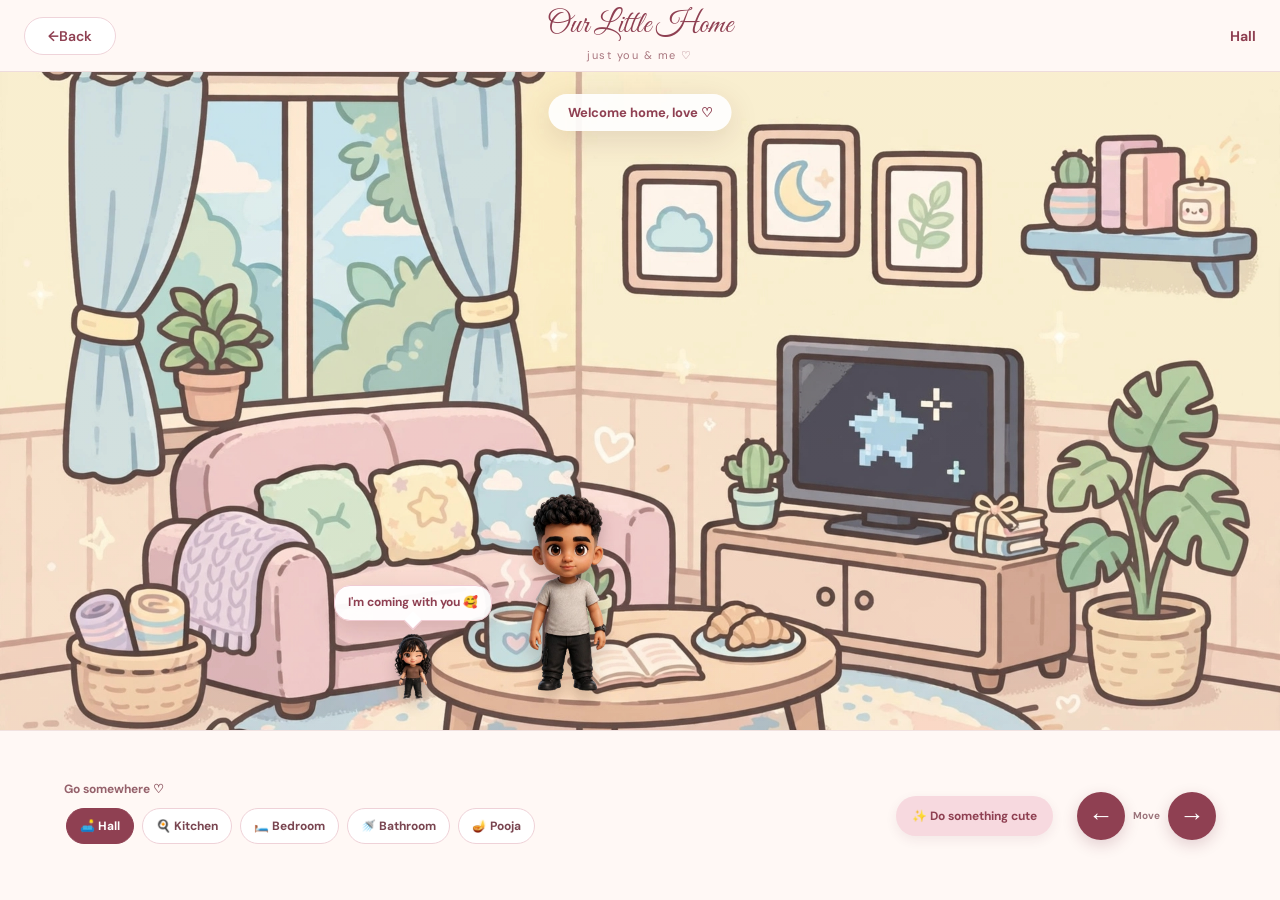
==== commit 6afb0feb: "game" ====
--- a/game.html
+++ b/game.html
@@ -3,12 +3,13 @@
 
 <head>
     <meta charset="UTF-8">
+
     <meta name="viewport"
         content="width=device-width, initial-scale=1.0, maximum-scale=1.0, user-scalable=no">
 
     <title>Our Little Home ♡</title>
 
-    <!-- Fonts -->
+    <!-- Google Fonts -->
     <link rel="preconnect" href="https://fonts.googleapis.com">
     <link rel="preconnect" href="https://fonts.gstatic.com" crossorigin>
 
@@ -21,195 +22,243 @@
 
 <body>
 
-    <!-- =========================
-         TOP BAR
-    ========================== -->
-
-    <header class="top-bar">
-
-        <a href="index.html" class="back-button">
-            ← <span>Back</span>
-        </a>
-
-        <div class="home-title">
-            <span>Our Little Home</span>
-            <small>just you & me ♡</small>
-        </div>
-
-        <div class="room-name" id="roomName">
-            Hall
-        </div>
-
-    </header>
-
-
-    <!-- =========================
-         GAME WORLD
-    ========================== -->
-
-    <main class="game-world" id="gameWorld">
-
-        <!-- Room -->
-        <div
-            class="room-background"
-            id="roomBackground">
-        </div>
-
-        <!-- Soft overlay -->
-        <div class="world-light"></div>
-
-
-        <!-- Top love message -->
-        <div class="love-message" id="loveMessage">
-            Welcome home, love ♡
-        </div>
-
+    <main class="game-page">
 
         <!-- =========================
-             BOY
+             TOP BAR
         ========================== -->
 
-        <div
-            class="character boy-character"
-            id="boyCharacter">
-
-            <img
-                id="boyImage"
-                class="character-img"
-                src="game-assets/characters/boy/boy-front.png"
-                alt="Boy">
-
-        </div>
+        <header class="top-bar">
+
+            <a href="index.html" class="back-button">
+                ← <span>Back</span>
+            </a>
+
+            <div class="home-title">
+                <span>Our Little Home</span>
+                <small>just you & me ♡</small>
+            </div>
+
+            <div class="room-name" id="currentRoomLabel">
+                Hall
+            </div>
+
+        </header>
 
 
         <!-- =========================
-             GIRL
+             GAME WORLD
         ========================== -->
 
-        <div
-            class="character girl-character"
-            id="girlCharacter">
-
-            <div
-                class="speech-bubble"
-                id="girlSpeech">
-                I'm coming with you 🥰
-            </div>
-
-            <img
-                id="girlImage"
-                class="character-img"
-                src="game-assets/characters/girl/girl-front.png"
-                alt="Girl">
-
-        </div>
-
-
-        <!-- Action message -->
-        <div
-            class="action-message hidden"
-            id="actionMessage">
-        </div>
+        <section class="game-world" id="gameWorld">
+
+            <!-- Room image -->
+            <div
+                class="room-background"
+                id="roomBackground">
+            </div>
+
+            <!-- Soft overlay -->
+            <div class="world-light"></div>
+
+
+            <!-- Top love message -->
+            <div class="love-message" id="loveMessage">
+                Welcome home, love ♡
+            </div>
+
+
+            <!-- =========================
+                 POOJA INFORMATION
+            ========================== -->
+
+            <div
+                class="pooja-info hidden"
+                id="poojaInfo">
+
+                <div>🪔</div>
+
+                <span>
+                    Let's pray together ♡
+                </span>
+
+                <div class="deities">
+                    <span>🕉️</span>
+                    <span>🙏</span>
+                    <span>🌸</span>
+                    <span>✨</span>
+                </div>
+
+            </div>
+
+
+            <!-- =========================
+                 GIRL
+            ========================== -->
+
+            <div
+                class="character girl-character"
+                id="girlCharacter">
+
+                <div
+                    class="speech-bubble"
+                    id="girlSpeech">
+                    I'm coming with you 🥰
+                </div>
+
+                <img
+                    src="game-assets/characters/girl/girl-front.png"
+                    alt="Girl character"
+                    draggable="false">
+
+            </div>
+
+
+            <!-- =========================
+                 BOY
+            ========================== -->
+
+            <div
+                class="character boy-character"
+                id="boyCharacter">
+
+                <div
+                    class="speech-bubble hidden"
+                    id="boySpeech">
+                    Wait for me! ❤️
+                </div>
+
+                <img
+                    src="game-assets/characters/boy/boy-front.png"
+                    alt="Boy character"
+                    draggable="false">
+
+            </div>
+
+
+            <!-- Temporary action message -->
+            <div
+                class="action-message hidden"
+                id="actionMessage">
+            </div>
+
+        </section>
+
+
+        <!-- =========================
+             BOTTOM CONTROLS
+        ========================== -->
+
+        <section class="controls">
+
+            <div class="controls-inner">
+
+
+                <!-- =========================
+                     ROOMS
+                ========================== -->
+
+                <div class="places-section">
+
+                    <div class="section-title">
+                        Go somewhere ♡
+                    </div>
+
+                    <div class="room-buttons">
+
+                        <button
+                            class="room-button active"
+                            data-room="hall"
+                            onclick="goToRoom('hall')">
+                            🛋️ Hall
+                        </button>
+
+                        <button
+                            class="room-button"
+                            data-room="kitchen"
+                            onclick="goToRoom('kitchen')">
+                            🍳 Kitchen
+                        </button>
+
+                        <button
+                            class="room-button"
+                            data-room="bedroom"
+                            onclick="goToRoom('bedroom')">
+                            🛏️ Bedroom
+                        </button>
+
+                        <button
+                            class="room-button"
+                            data-room="bathroom"
+                            onclick="goToRoom('bathroom')">
+                            🚿 Bathroom
+                        </button>
+
+                        <button
+                            class="room-button"
+                            data-room="pooja"
+                            onclick="goToRoom('pooja')">
+                            🪔 Pooja
+                        </button>
+
+                    </div>
+
+                </div>
+
+
+                <!-- =========================
+                     ACTION
+                ========================== -->
+
+                <div class="action-section">
+
+                    <button
+                        class="cute-action"
+                        id="cuteAction"
+                        onclick="doSomethingCute()">
+
+                        ✨ Do something cute
+
+                    </button>
+
+                </div>
+
+
+                <!-- =========================
+                     MOVEMENT
+                ========================== -->
+
+                <div class="movement">
+
+                    <button
+                        class="move-button"
+                        id="leftButton"
+                        onclick="moveCharacter('left')"
+                        aria-label="Move left">
+                        ←
+                    </button>
+
+                    <span class="movement-label">
+                        Move
+                    </span>
+
+                    <button
+                        class="move-button"
+                        id="rightButton"
+                        onclick="moveCharacter('right')"
+                        aria-label="Move right">
+                        →
+                    </button>
+
+                </div>
+
+            </div>
+
+        </section>
 
     </main>
 
 
-    <!-- =========================
-         CONTROLS
-    ========================== -->
-
-    <section class="controls">
-
-        <div class="controls-inner">
-
-
-            <!-- ROOMS -->
-
-            <div class="places-section">
-
-                <div class="section-title">
-                    Go somewhere ♡
-                </div>
-
-                <div class="room-buttons" id="roomButtons">
-
-                    <button
-                        class="room-button active"
-                        data-room="0">
-                        🛋️ Hall
-                    </button>
-
-                    <button
-                        class="room-button"
-                        data-room="1">
-                        🍳 Kitchen
-                    </button>
-
-                    <button
-                        class="room-button"
-                        data-room="2">
-                        🛏️ Bedroom
-                    </button>
-
-                    <button
-                        class="room-button"
-                        data-room="3">
-                        🚿 Bathroom
-                    </button>
-
-                    <button
-                        class="room-button"
-                        data-room="4">
-                        🪔 Pooja
-                    </button>
-
-                </div>
-
-            </div>
-
-
-            <!-- CUTE ACTION -->
-
-            <div class="action-section">
-
-                <button
-                    class="cute-action"
-                    id="cuteAction">
-                    ✨ Do something cute
-                </button>
-
-            </div>
-
-
-            <!-- MOVEMENT -->
-
-            <div class="movement">
-
-                <button
-                    class="move-button"
-                    id="moveLeft"
-                    aria-label="Move left">
-                    ←
-                </button>
-
-                <span class="movement-label">
-                    Move
-                </span>
-
-                <button
-                    class="move-button"
-                    id="moveRight"
-                    aria-label="Move right">
-                    →
-                </button>
-
-            </div>
-
-        </div>
-
-    </section>
-
-
     <script src="game.js"></script>
 
 </body>
--- a/game.css
+++ b/game.css
@@ -1,3 +1,7 @@
+/* =========================================================
+   ROOT
+========================================================= */
+
 :root {
     --cream: #fff8f5;
     --pink: #e88a9b;
@@ -8,9 +12,9 @@
 }
 
 
-/* =========================
+/* =========================================================
    RESET
-========================= */
+========================================================= */
 
 * {
     box-sizing: border-box;
@@ -24,34 +28,43 @@
 body {
     width: 100%;
     height: 100%;
+    overflow: hidden;
 }
 
 
 body {
     font-family: "DM Sans", sans-serif;
-
     background: var(--cream);
-
     color: var(--brown);
+}
+
+
+/* =========================================================
+   MAIN PAGE
+========================================================= */
+
+.game-page {
+    width: 100%;
+    height: 100dvh;
+
+    display: flex;
+    flex-direction: column;
 
     overflow: hidden;
 }
 
 
-/* =========================
+/* =========================================================
    TOP BAR
-========================= */
+========================================================= */
 
 .top-bar {
-
-    height: 72px;
-
-    flex-shrink: 0;
+    flex: 0 0 72px;
+
+    width: 100%;
 
     display: flex;
-
     align-items: center;
-
     justify-content: space-between;
 
     padding: 0 24px;
@@ -68,15 +81,18 @@
 }
 
 
-/* Back */
-
 .back-button {
-
     text-decoration: none;
 
+    display: flex;
+    align-items: center;
+    justify-content: center;
+
+    min-width: 92px;
+
     color: var(--dark-pink);
 
-    background: #fff;
+    background: #ffffff;
 
     border: 1px solid #efd4da;
 
@@ -88,81 +104,79 @@
 
     font-weight: 600;
 
+    transition: 0.2s;
+}
+
+
+.back-button:hover {
+    transform: translateX(-3px);
+}
+
+
+.home-title {
+    position: absolute;
+
+    left: 50%;
+
+    transform: translateX(-50%);
+
+    text-align: center;
+
     white-space: nowrap;
-
-    transition: 0.2s;
-}
-
-
-.back-button:hover {
-
-    transform: translateX(-3px);
-}
-
-
-/* Title */
-
-.home-title {
-
-    text-align: center;
+}
+
+
+.home-title span {
+    display: block;
+
+    font-family: "Great Vibes", cursive;
+
+    font-size: 31px;
 
     line-height: 1;
-}
-
-
-.home-title span {
-
+
+    color: var(--dark-pink);
+}
+
+
+.home-title small {
     display: block;
 
-    font-family: "Great Vibes", cursive;
-
-    font-size: 32px;
+    margin-top: 7px;
+
+    font-size: 11px;
+
+    color: #a8757e;
+
+    letter-spacing: 1.5px;
+}
+
+
+.room-name {
+    min-width: 92px;
+
+    text-align: right;
+
+    font-size: 14px;
+
+    font-weight: 700;
 
     color: var(--dark-pink);
 }
 
 
-.home-title small {
-
-    display: block;
-
-    margin-top: 8px;
-
-    font-size: 11px;
-
-    color: #a8757e;
-
-    letter-spacing: 1.5px;
-}
-
-
-/* Room name */
-
-.room-name {
-
-    min-width: 90px;
-
-    text-align: right;
-
-    font-size: 14px;
-
-    font-weight: 600;
-
-    color: var(--dark-pink);
-}
-
-
-/* =========================
+/* =========================================================
    GAME WORLD
-========================= */
+========================================================= */
 
 .game-world {
-
     position: relative;
 
-    height: calc(100vh - 72px - 165px);
-
-    min-height: 300px;
+    flex: 1 1 auto;
+
+    min-height: 0;
+
+    width: 100%;
 
     overflow: hidden;
 
@@ -170,36 +184,37 @@
 }
 
 
-/* Background */
+/* =========================================================
+   ROOM BACKGROUND
+========================================================= */
 
 .room-background {
-
     position: absolute;
 
     inset: 0;
 
     width: 100%;
-
     height: 100%;
 
+    background-size: cover;
+
+    background-position: center;
+
     background-repeat: no-repeat;
 
-    background-size: cover;
-
-    background-position: center center;
-
     transition:
-        opacity 0.25s ease,
-        background-image 0.35s ease;
+        background-image 0.35s ease,
+        opacity 0.25s ease;
 
     z-index: 0;
 }
 
 
-/* Soft lighting */
+/* =========================================================
+   LIGHT OVERLAY
+========================================================= */
 
 .world-light {
-
     position: absolute;
 
     inset: 0;
@@ -209,29 +224,28 @@
     background:
         linear-gradient(
             to bottom,
-            rgba(255,255,255,0.04),
-            rgba(255,231,224,0.10)
+            rgba(255, 255, 255, 0.03),
+            rgba(255, 231, 224, 0.08)
         );
 
-    z-index: 1;
-}
-
-
-/* =========================
+    z-index: 2;
+}
+
+
+/* =========================================================
    LOVE MESSAGE
-========================= */
+========================================================= */
 
 .love-message {
-
     position: absolute;
 
-    top: 20px;
+    top: 22px;
 
     left: 50%;
 
     transform: translateX(-50%);
 
-    background: rgba(255,255,255,0.91);
+    background: rgba(255, 255, 255, 0.91);
 
     padding: 10px 19px;
 
@@ -241,30 +255,41 @@
 
     font-size: 13px;
 
-    font-weight: 600;
+    font-weight: 700;
+
+    white-space: nowrap;
 
     box-shadow:
-        0 8px 30px rgba(80,30,40,0.12);
+        0 8px 30px rgba(80, 30, 40, 0.13);
 
     z-index: 30;
 
-    white-space: nowrap;
-
     transition: 0.3s;
 }
 
 
-/* =========================
+/* =========================================================
    CHARACTERS
-========================= */
+========================================================= */
+
+/*
+   IMPORTANT:
+
+   Both characters have exactly the same width.
+
+   We DON'T reduce the character size on mobile.
+
+   JavaScript controls their horizontal position in PIXELS,
+   which keeps the distance between them consistent on
+   laptop AND phone.
+*/
 
 .character {
-
     position: absolute;
 
-    bottom: 24px;
-
-    width: 125px;
+    bottom: 28px;
+
+    width: 110px;
 
     display: flex;
 
@@ -272,136 +297,92 @@
 
     align-items: center;
 
-    justify-content: flex-end;
-
-    z-index: 10;
-
-    transform: translateX(-50%);
+    z-index: 15;
+
+    will-change: left;
 
     transition:
         left 0.22s ease-out;
-
-    pointer-events: none;
-}
-
-
-/*
-    IMPORTANT:
-
-    The original girl PNG has more transparent
-    space around the actual character.
-
-    So the girl image is intentionally larger
-    than the boy source image so that the
-    ACTUAL visible characters look the same size.
-*/
-
-
-.character-img {
-
+}
+
+
+.character img {
     display: block;
 
-    height: 145px;
-
     width: 110px;
 
+    height: auto;
+
+    max-width: none;
+
     object-fit: contain;
 
-    object-position: bottom center;
-
-    image-rendering: auto;
+    user-select: none;
+
+    -webkit-user-drag: none;
 
     filter:
         drop-shadow(
-            0 8px 8px rgba(50,20,20,0.20)
+            0 8px 7px rgba(50, 20, 20, 0.20)
         );
 }
 
 
-/* Boy */
+/*
+   The exact left position is controlled by JavaScript.
+*/
+
+.girl-character {
+    z-index: 16;
+}
+
 
 .boy-character {
-
-    left: 58%;
-
-    z-index: 12;
-}
-
-
-.boy-character .character-img {
-
-    width: 110px;
-
-    height: 145px;
-}
-
-
-/* Girl */
-
-.girl-character {
-
-    left: 44%;
-
-    z-index: 13;
-}
-
-
-/*
-    Girl needs a larger image box because
-    her PNG has more transparent padding.
-*/
-
-.girl-character .character-img {
-
-    width: 145px;
-
-    height: 145px;
-
-    transform: scale(1.08);
-
-    transform-origin: bottom center;
-}
-
-
-/* =========================
-   SPEECH BUBBLE
-========================= */
+    z-index: 15;
+}
+
+
+/* =========================================================
+   SPEECH BUBBLES
+========================================================= */
 
 .speech-bubble {
-
     position: relative;
 
     margin-bottom: 8px;
 
-    max-width: 230px;
-
-    background: white;
+    max-width: 220px;
+
+    background: rgba(255, 255, 255, 0.95);
 
     color: var(--dark-pink);
 
-    padding: 9px 14px;
-
-    border-radius: 17px;
+    padding: 9px 13px;
+
+    border-radius: 16px;
 
     font-size: 12px;
 
-    font-weight: 600;
+    font-weight: 700;
+
+    line-height: 1.3;
+
+    text-align: center;
+
+    white-space: nowrap;
 
     box-shadow:
-        0 8px 25px rgba(70,20,30,0.15);
+        0 8px 25px rgba(70, 20, 30, 0.15);
 
     border: 1px solid #f0cbd3;
 
-    white-space: nowrap;
-
     animation: floating 2.5s ease-in-out infinite;
 
-    z-index: 5;
+    z-index: 20;
 }
 
 
 .speech-bubble::after {
-
     content: "";
 
     position: absolute;
@@ -410,9 +391,7 @@
 
     left: 50%;
 
-    transform:
-        translateX(-50%)
-        rotate(45deg);
+    transform: translateX(-50%) rotate(45deg);
 
     width: 12px;
 
@@ -439,23 +418,90 @@
 }
 
 
-/* =========================
+/* =========================================================
+   POOJA
+========================================================= */
+
+.pooja-info {
+    position: absolute;
+
+    top: 75px;
+
+    left: 50%;
+
+    transform: translateX(-50%);
+
+    z-index: 25;
+
+    text-align: center;
+
+    background: rgba(255, 250, 242, 0.94);
+
+    padding: 12px 18px;
+
+    border-radius: 18px;
+
+    box-shadow:
+        0 10px 30px rgba(70, 40, 20, 0.15);
+}
+
+
+.pooja-info > div:first-child {
+    font-size: 25px;
+
+    margin-bottom: 3px;
+}
+
+
+.pooja-info span {
+    font-size: 12px;
+
+    color: #79504c;
+
+    font-weight: 700;
+}
+
+
+.deities {
+    display: flex;
+
+    gap: 7px;
+
+    justify-content: center;
+
+    margin-top: 8px;
+}
+
+
+.deities span {
+    background: #fff;
+
+    padding: 4px 8px;
+
+    border-radius: 20px;
+
+    font-size: 10px;
+
+    color: #9a5b32;
+}
+
+
+/* =========================================================
    ACTION MESSAGE
-========================= */
+========================================================= */
 
 .action-message {
-
     position: absolute;
 
     left: 50%;
 
-    top: 48%;
-
-    transform: translate(-50%, -50%);
-
-    z-index: 50;
-
-    background: rgba(255,255,255,0.95);
+    bottom: 35%;
+
+    transform: translateX(-50%);
+
+    z-index: 40;
+
+    background: rgba(255, 255, 255, 0.95);
 
     padding: 13px 20px;
 
@@ -467,18 +513,12 @@
 
     font-size: 14px;
 
+    white-space: nowrap;
+
     box-shadow:
-        0 10px 35px rgba(60,20,30,0.15);
+        0 10px 35px rgba(60, 20, 30, 0.15);
 
     animation: pop 0.35s ease;
-
-    white-space: nowrap;
-}
-
-
-.hidden {
-
-    display: none !important;
 }
 
 
@@ -488,7 +528,7 @@
         opacity: 0;
 
         transform:
-            translate(-50%, -50%)
+            translateX(-50%)
             scale(0.8);
     }
 
@@ -496,43 +536,49 @@
         opacity: 1;
 
         transform:
-            translate(-50%, -50%)
+            translateX(-50%)
             scale(1);
     }
 }
 
 
-/* =========================
+.hidden {
+    display: none !important;
+}
+
+
+/* =========================================================
    BOTTOM CONTROLS
-========================= */
+========================================================= */
 
 .controls {
-
-    height: 165px;
-
-    flex-shrink: 0;
+    flex: 0 0 170px;
+
+    width: 100%;
 
     background:
-        rgba(255,248,245,0.98);
-
-    border-top:
-        1px solid rgba(143,64,82,0.12);
+        rgba(255, 248, 245, 0.98);
+
+    border-top: 1px solid rgba(143, 64, 82, 0.12);
 
     position: relative;
 
     z-index: 100;
+
+    overflow: hidden;
 }
 
 
 .controls-inner {
+    width: 100%;
+
+    max-width: 1200px;
 
     height: 100%;
 
-    max-width: 1200px;
-
     margin: auto;
 
-    padding: 18px 24px;
+    padding: 16px 24px;
 
     display: flex;
 
@@ -542,12 +588,11 @@
 }
 
 
-/* =========================
+/* =========================================================
    ROOMS
-========================= */
+========================================================= */
 
 .places-section {
-
     flex: 1;
 
     min-width: 0;
@@ -555,7 +600,6 @@
 
 
 .section-title {
-
     font-size: 12px;
 
     font-weight: 700;
@@ -567,7 +611,6 @@
 
 
 .room-buttons {
-
     display: flex;
 
     gap: 8px;
@@ -576,19 +619,33 @@
 
     overflow-y: hidden;
 
-    padding: 3px 2px 8px;
-
-    scrollbar-width: none;
+    padding: 2px 2px 7px;
+
+    scrollbar-width: thin;
+
+    scrollbar-color: #dca6b1 transparent;
 }
 
 
 .room-buttons::-webkit-scrollbar {
-
-    display: none;
+    height: 5px;
+}
+
+
+.room-buttons::-webkit-scrollbar-track {
+    background: transparent;
+}
+
+
+.room-buttons::-webkit-scrollbar-thumb {
+    background: #dca6b1;
+
+    border-radius: 20px;
 }
 
 
 .room-button {
+    flex: 0 0 auto;
 
     border: 1px solid #efd2d8;
 
@@ -604,28 +661,29 @@
 
     font-size: 12px;
 
-    font-weight: 600;
+    font-weight: 700;
 
     cursor: pointer;
 
     white-space: nowrap;
 
-    flex-shrink: 0;
-
     transition: 0.2s;
 }
 
 
 .room-button:hover {
-
     transform: translateY(-2px);
 
     border-color: var(--pink);
 }
 
 
+.room-button:active {
+    transform: scale(0.96);
+}
+
+
 .room-button.active {
-
     background: var(--dark-pink);
 
     color: white;
@@ -634,417 +692,488 @@
 }
 
 
-/* =========================
+/* =========================================================
    CUTE ACTION
-========================= */
+========================================================= */
 
 .action-section {
-
-    flex-shrink: 0;
+    flex: 0 0 auto;
 
     display: flex;
 
     align-items: center;
+}
+
+
+.cute-action {
+    border: none;
+
+    background: var(--soft-pink);
+
+    color: var(--dark-pink);
+
+    padding: 12px 16px;
+
+    border-radius: 30px;
+
+    font-family: inherit;
+
+    font-size: 12px;
+
+    font-weight: 700;
+
+    cursor: pointer;
+
+    white-space: nowrap;
+
+    box-shadow:
+        0 4px 12px rgba(100, 40, 60, 0.08);
+
+    transition: 0.2s;
+}
+
+
+.cute-action:hover {
+    transform: scale(1.04);
+
+    background: #f1c7d0;
+}
+
+
+.cute-action:active {
+    transform: scale(0.96);
+}
+
+
+/* =========================================================
+   MOVEMENT
+========================================================= */
+
+.movement {
+    flex: 0 0 auto;
+
+    display: flex;
+
+    align-items: center;
+
+    gap: 8px;
+}
+
+
+.move-button {
+    width: 48px;
+
+    height: 48px;
+
+    border: none;
+
+    border-radius: 50%;
+
+    background: var(--dark-pink);
+
+    color: white;
+
+    font-size: 25px;
+
+    font-weight: 500;
+
+    cursor: pointer;
+
+    display: flex;
+
+    align-items: center;
 
     justify-content: center;
-}
-
-
-.cute-action {
-
-    border: none;
-
-    background: var(--soft-pink);
-
-    color: var(--dark-pink);
-
-    padding: 12px 17px;
-
-    border-radius: 30px;
-
-    font-family: inherit;
-
-    font-size: 12px;
+
+    box-shadow:
+        0 5px 15px rgba(100, 30, 50, 0.18);
+
+    transition: 0.15s;
+}
+
+
+.move-button:hover {
+    background: #7d3548;
+
+    transform: translateY(-2px);
+}
+
+
+.move-button:active {
+    transform: scale(0.90);
+}
+
+
+.movement-label {
+    font-size: 10px;
+
+    color: #9b737a;
 
     font-weight: 700;
-
-    cursor: pointer;
-
-    white-space: nowrap;
-
-    transition: 0.2s;
-}
-
-
-.cute-action:hover {
-
-    transform: scale(1.04);
-
-    background: #f1c7d0;
-}
-
-
-.cute-action:active {
-
-    transform: scale(0.96);
-}
-
-
-/* =========================
-   MOVEMENT
-========================= */
-
-.movement {
-
-    flex-shrink: 0;
-
-    display: flex;
-
-    align-items: center;
-
-    gap: 8px;
-}
-
-
-.move-button {
-
-    width: 48px;
-
-    height: 48px;
-
-    border: none;
-
-    border-radius: 50%;
-
-    background: var(--dark-pink);
-
-    color: white;
-
-    font-size: 24px;
-
-    cursor: pointer;
-
-    box-shadow:
-        0 5px 15px rgba(100,30,50,0.18);
-
-    transition: 0.15s;
-}
-
-
-.move-button:hover {
-
-    transform: scale(1.05);
-}
-
-
-.move-button:active {
-
-    transform: scale(0.90);
-}
-
-
-.movement-label {
-
-    font-size: 10px;
-
-    color: #9b737a;
-
-    font-weight: 600;
-}
-
-
-/* =========================
+}
+
+
+/* =========================================================
    TABLET
-========================= */
+========================================================= */
 
 @media (max-width: 900px) {
 
+    .controls {
+        flex-basis: 185px;
+    }
+
+
     .controls-inner {
-
-        gap: 14px;
-
-        padding-left: 16px;
-
-        padding-right: 16px;
+        padding: 14px 18px;
+
+        gap: 15px;
     }
 
 
     .cute-action {
-
         padding: 11px 13px;
 
         font-size: 11px;
     }
 
 
+    .move-button {
+        width: 46px;
+
+        height: 46px;
+    }
+}
+
+
+/* =========================================================
+   MOBILE
+========================================================= */
+
+@media (max-width: 700px) {
+
+    html,
+    body {
+        overflow: hidden;
+    }
+
+
+    /* ---------- TOP BAR ---------- */
+
+    .top-bar {
+        flex-basis: 62px;
+
+        height: 62px;
+
+        min-height: 62px;
+
+        padding: 0 12px;
+    }
+
+
+    .back-button {
+        min-width: 48px;
+
+        width: 48px;
+
+        height: 38px;
+
+        padding: 0;
+
+        font-size: 18px;
+    }
+
+
+    .back-button span {
+        display: none;
+    }
+
+
+    .home-title span {
+        font-size: 25px;
+    }
+
+
+    .home-title small {
+        font-size: 9px;
+
+        margin-top: 5px;
+    }
+
+
+    .room-name {
+        min-width: 70px;
+
+        font-size: 12px;
+    }
+
+
+    /* ---------- GAME WORLD ---------- */
+
+    .game-world {
+        min-height: 0;
+
+        flex: 1 1 auto;
+    }
+
+
+    /*
+       Keep characters BIG on mobile.
+       Both are still exactly 110px.
+    */
+
+    .character {
+        width: 110px;
+
+        bottom: 20px;
+    }
+
+
+    .character img {
+        width: 110px;
+    }
+
+
+    .love-message {
+        top: 13px;
+
+        max-width: calc(100% - 30px);
+
+        padding: 8px 13px;
+
+        font-size: 11px;
+
+        overflow: hidden;
+
+        text-overflow: ellipsis;
+    }
+
+
+    .speech-bubble {
+        max-width: 190px;
+
+        padding: 8px 10px;
+
+        font-size: 10px;
+    }
+
+
+    .pooja-info {
+        top: 58px;
+
+        width: auto;
+
+        max-width: calc(100% - 30px);
+
+        padding: 8px 12px;
+    }
+
+
+    .pooja-info > div:first-child {
+        font-size: 20px;
+    }
+
+
+    .pooja-info span {
+        font-size: 10px;
+    }
+
+
+    .action-message {
+        max-width: calc(100% - 30px);
+
+        padding: 10px 15px;
+
+        font-size: 11px;
+
+        text-align: center;
+
+        white-space: normal;
+    }
+
+
+    /* ---------- CONTROLS ---------- */
+
+    .controls {
+        flex: 0 0 222px;
+
+        height: 222px;
+
+        min-height: 222px;
+
+        overflow: hidden;
+    }
+
+
+    .controls-inner {
+        height: 100%;
+
+        padding: 14px 14px 12px;
+
+        display: grid;
+
+        grid-template-columns: 1fr auto;
+
+        grid-template-rows: auto auto;
+
+        align-content: space-between;
+
+        gap: 12px;
+    }
+
+
+    /* Rooms take the entire first row */
+
+    .places-section {
+        grid-column: 1 / 3;
+
+        width: 100%;
+
+        min-width: 0;
+    }
+
+
+    .section-title {
+        margin-bottom: 8px;
+
+        font-size: 12px;
+    }
+
+
+    .room-buttons {
+        width: 100%;
+
+        gap: 7px;
+
+        overflow-x: auto;
+
+        overflow-y: hidden;
+
+        flex-wrap: nowrap;
+
+        padding-bottom: 7px;
+
+        scrollbar-width: none;
+    }
+
+
+    .room-buttons::-webkit-scrollbar {
+        display: none;
+    }
+
+
+    .room-button {
+        padding: 9px 12px;
+
+        font-size: 11px;
+    }
+
+
+    /* Cute button */
+
+    .action-section {
+        grid-column: 1;
+
+        align-self: center;
+
+        justify-content: flex-start;
+    }
+
+
+    .cute-action {
+        padding: 11px 13px;
+
+        font-size: 10px;
+    }
+
+
+    /* Movement */
+
+    .movement {
+        grid-column: 2;
+
+        align-self: center;
+
+        justify-content: flex-end;
+
+        gap: 6px;
+    }
+
+
+    .move-button {
+        width: 45px;
+
+        height: 45px;
+
+        font-size: 23px;
+    }
+
+
     .movement-label {
-
         display: none;
     }
 }
 
 
-/* =========================
-   MOBILE
-========================= */
-
-@media (max-width: 700px) {
+/* =========================================================
+   VERY SMALL PHONES
+========================================================= */
+
+@media (max-width: 380px) {
 
     .top-bar {
-
-        height: 62px;
-
-        padding: 0 10px;
-    }
-
-
-    .back-button {
-
-        padding: 7px 11px;
-
-        font-size: 11px;
+        padding: 0 8px;
     }
 
 
     .home-title span {
-
-        font-size: 24px;
+        font-size: 22px;
     }
 
 
     .home-title small {
-
         font-size: 8px;
-
-        margin-top: 6px;
     }
 
 
     .room-name {
-
-        min-width: auto;
-
-        font-size: 11px;
-    }
-
-
-    /* Game area */
-
-    .game-world {
-
-        height: calc(100vh - 62px - 205px);
-
-        min-height: 300px;
-    }
-
-
-    /* Message */
-
-    .love-message {
-
-        top: 12px;
-
-        max-width: 85%;
-
-        overflow: hidden;
-
-        text-overflow: ellipsis;
+        min-width: 58px;
 
         font-size: 10px;
-
-        padding: 8px 13px;
-    }
-
-
-    /* Characters */
-
-    .character {
-
-        bottom: 17px;
-
-        width: 100px;
-    }
-
-
-    .character-img {
-
-        height: 125px;
-
-        width: 94px;
-    }
-
-
-    .boy-character .character-img {
-
-        width: 94px;
-
-        height: 125px;
-    }
-
-
-    .girl-character .character-img {
-
-        width: 125px;
-
-        height: 125px;
-
-        transform: scale(1.08);
-    }
-
-
-    /* Speech */
-
-    .speech-bubble {
-
+    }
+
+
+    .controls {
+        flex-basis: 215px;
+
+        height: 215px;
+
+        min-height: 215px;
+    }
+
+
+    .controls-inner {
+        padding: 12px 10px;
+    }
+
+
+    .room-button {
+        padding: 8px 10px;
+
+        font-size: 10px;
+    }
+
+
+    .cute-action {
         font-size: 9px;
 
-        padding: 7px 10px;
-
-        max-width: 165px;
-    }
-
-
-    /* Controls */
-
-    .controls {
-
-        height: 205px;
-    }
-
-
-    .controls-inner {
-
-        padding: 12px;
-
-        display: grid;
-
-        grid-template-columns: 1fr auto;
-
-        grid-template-rows: auto auto;
-
-        gap: 10px 12px;
-
-        align-items: center;
-    }
-
-
-    .places-section {
-
-        grid-column: 1 / 3;
-
-        width: 100%;
-    }
-
-
-    .section-title {
-
-        margin-bottom: 7px;
-    }
-
-
-    .room-buttons {
-
-        width: 100%;
-
-        overflow-x: auto;
-
-        flex-wrap: nowrap;
-
-        padding-bottom: 7px;
-    }
-
-
-    .room-button {
-
-        padding: 9px 14px;
-
-        font-size: 11px;
-    }
-
-
-    /* Cute action */
-
-    .action-section {
-
-        justify-content: flex-start;
-
-        min-width: 0;
-    }
-
-
-    .cute-action {
-
-        padding: 11px 13px;
-
-        font-size: 10px;
-    }
-
-
-    /* Movement */
-
-    .movement {
-
-        justify-content: flex-end;
-
-        gap: 6px;
+        padding: 10px 11px;
     }
 
 
     .move-button {
-
-        width: 44px;
-
-        height: 44px;
-
-        font-size: 21px;
-    }
-
-
-    .action-message {
-
-        max-width: 85%;
-
-        text-align: center;
-
-        white-space: normal;
-
-        font-size: 12px;
-
-        padding: 11px 15px;
-    }
-}
-
-
-/* =========================
-   VERY SMALL PHONES
-========================= */
-
-@media (max-width: 380px) {
-
-    .home-title span {
-
-        font-size: 21px;
-    }
-
-
-    .back-button span {
-
-        display: none;
-    }
-
-
-    .cute-action {
-
-        max-width: 145px;
-
-        overflow: hidden;
-
-        text-overflow: ellipsis;
-    }
-
-
-    .character {
-
-        bottom: 12px;
-    }
-}
+        width: 42px;
+
+        height: 42px;
+    }
+}
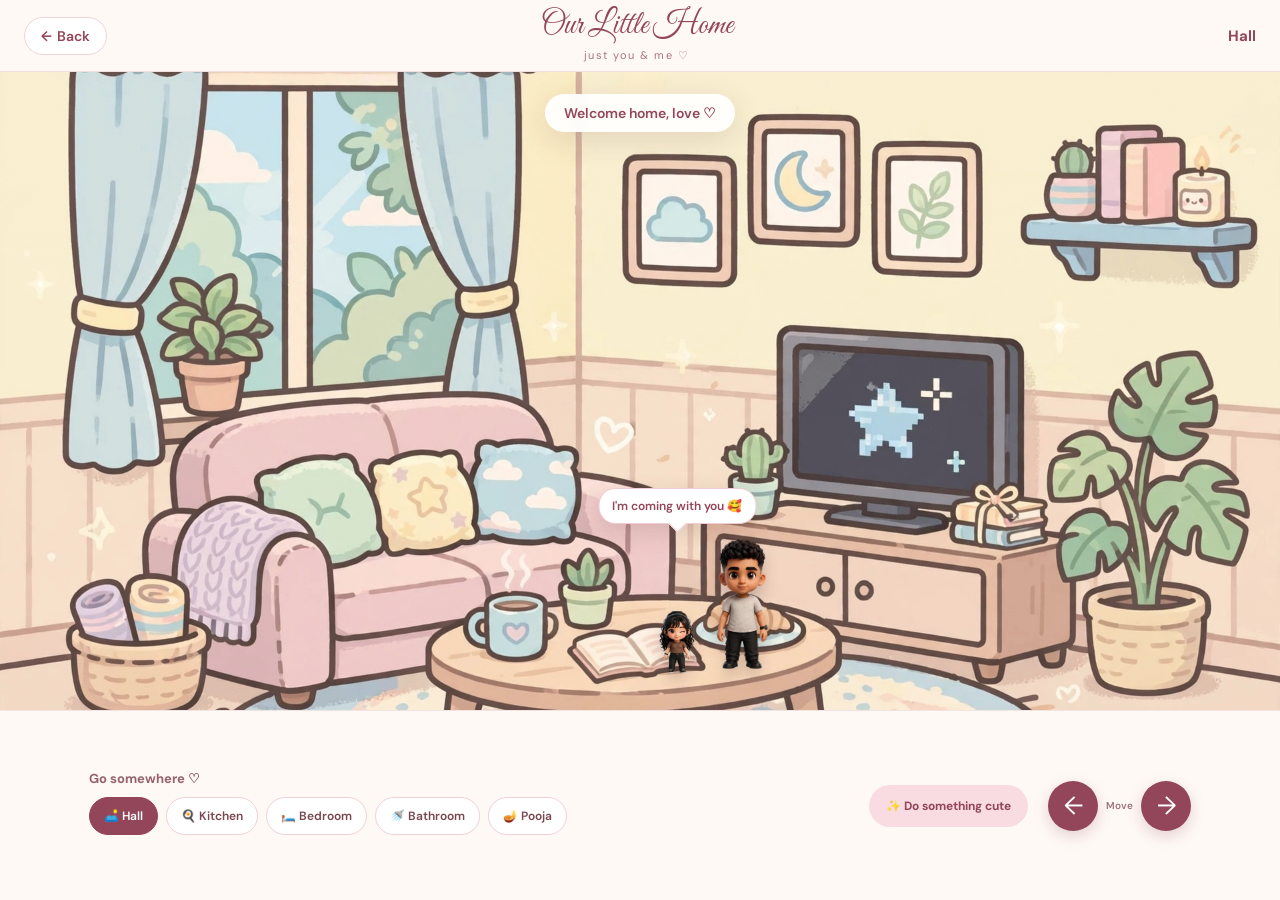
==== commit 9e3b0ee5: "time update" ====
--- a/game.html
+++ b/game.html
@@ -1,239 +1,202 @@
+
 <!DOCTYPE html>
 <html lang="en">
-
 <head>
     <meta charset="UTF-8">
-
-    <meta name="viewport"
-        content="width=device-width, initial-scale=1.0, maximum-scale=1.0, user-scalable=no">
+    <meta name="viewport" content="width=device-width, initial-scale=1.0">
 
     <title>Our Little Home ♡</title>
 
-    <!-- Google Fonts -->
-    <link rel="preconnect" href="https://fonts.googleapis.com">
-    <link rel="preconnect" href="https://fonts.gstatic.com" crossorigin>
-
-    <link
-        href="https://fonts.googleapis.com/css2?family=DM+Sans:wght@400;500;600;700&family=Great+Vibes&display=swap"
-        rel="stylesheet">
-
     <link rel="stylesheet" href="game.css">
+
+    <link href="https://fonts.googleapis.com/css2?family=DM+Sans:wght@400;500;600;700&family=Great+Vibes&display=swap" rel="stylesheet">
 </head>
 
 <body>
 
-    <main class="game-page">
+    <!-- =========================
+         TOP BAR
+    ========================== -->
+
+    <header class="top-bar">
+
+        <a href="index.html" class="back-button">
+            ← <span>Back</span>
+        </a>
+
+        <div class="home-title">
+            <span>Our Little Home</span>
+            <small>just you & me ♡</small>
+        </div>
+
+        <div class="room-name" id="roomName">
+            Hall
+        </div>
+
+    </header>
+
+
+    <!-- =========================
+         GAME WORLD
+    ========================== -->
+
+    <main class="game-world" id="gameWorld">
+
+        <!-- Room background -->
+        <div
+            class="room-background"
+            id="roomBackground">
+        </div>
+
+        <!-- Soft overlay -->
+        <div class="world-light"></div>
+
+
+        <!-- Top love message -->
+        <div class="love-message" id="loveMessage">
+            Welcome home, love ♡
+        </div>
+
+
+        <!-- Pooja information -->
+        <div class="pooja-info hidden" id="poojaInfo">
+
+            <div>🪔</div>
+
+            <span>Let's pray together ♡</span>
+
+            <div class="deities">
+                <span>Vishnu</span>
+                <span>Shiva</span>
+                <span>Ganapathi</span>
+                <span>Lakshmi</span>
+            </div>
+
+        </div>
+
 
         <!-- =========================
-             TOP BAR
+             BOY
         ========================== -->
 
-        <header class="top-bar">
-
-            <a href="index.html" class="back-button">
-                ← <span>Back</span>
-            </a>
-
-            <div class="home-title">
-                <span>Our Little Home</span>
-                <small>just you & me ♡</small>
-            </div>
-
-            <div class="room-name" id="currentRoomLabel">
-                Hall
-            </div>
-
-        </header>
+        <div
+            class="character boy-character"
+            id="boyCharacter">
+
+            <img
+                id="boySprite"
+                src="game-assets/characters/boy/boy-front.png"
+                alt="Boy character">
+
+        </div>
 
 
         <!-- =========================
-             GAME WORLD
+             GIRL
         ========================== -->
 
-        <section class="game-world" id="gameWorld">
-
-            <!-- Room image -->
+        <div
+            class="character girl-character"
+            id="girlCharacter">
+
             <div
-                class="room-background"
-                id="roomBackground">
-            </div>
-
-            <!-- Soft overlay -->
-            <div class="world-light"></div>
-
-
-            <!-- Top love message -->
-            <div class="love-message" id="loveMessage">
-                Welcome home, love ♡
-            </div>
-
-
-            <!-- =========================
-                 POOJA INFORMATION
-            ========================== -->
-
-            <div
-                class="pooja-info hidden"
-                id="poojaInfo">
-
-                <div>🪔</div>
-
-                <span>
-                    Let's pray together ♡
-                </span>
-
-                <div class="deities">
-                    <span>🕉️</span>
-                    <span>🙏</span>
-                    <span>🌸</span>
-                    <span>✨</span>
+                class="speech-bubble"
+                id="girlSpeech">
+                I'm coming with you 🥰
+            </div>
+
+            <img
+                id="girlSprite"
+                src="game-assets/characters/girl/girl-front.png"
+                alt="Girl character">
+
+        </div>
+
+
+        <!-- Cute action message -->
+        <div
+            class="action-message hidden"
+            id="actionMessage">
+        </div>
+
+    </main>
+
+
+    <!-- =========================
+         CONTROLS
+    ========================== -->
+
+    <section class="controls">
+
+        <div class="controls-inner">
+
+
+            <!-- ROOMS -->
+
+            <div class="places-section">
+
+                <div class="section-title">
+                    Go somewhere ♡
                 </div>
 
-            </div>
-
-
-            <!-- =========================
-                 GIRL
-            ========================== -->
-
-            <div
-                class="character girl-character"
-                id="girlCharacter">
-
-                <div
-                    class="speech-bubble"
-                    id="girlSpeech">
-                    I'm coming with you 🥰
+                <div class="room-buttons" id="roomButtons">
+
+                    <button
+                        class="room-button active"
+                        data-room="hall">
+                        🛋️ Hall
+                    </button>
+
+                    <button
+                        class="room-button"
+                        data-room="kitchen">
+                        🍳 Kitchen
+                    </button>
+
+                    <button
+                        class="room-button"
+                        data-room="bedroom">
+                        🛏️ Bedroom
+                    </button>
+
+                    <button
+                        class="room-button"
+                        data-room="bathroom">
+                        🚿 Bathroom
+                    </button>
+
+                    <button
+                        class="room-button"
+                        data-room="pooja">
+                        🪔 Pooja
+                    </button>
+
                 </div>
 
-                <img
-                    src="game-assets/characters/girl/girl-front.png"
-                    alt="Girl character"
-                    draggable="false">
-
-            </div>
-
-
-            <!-- =========================
-                 BOY
-            ========================== -->
-
-            <div
-                class="character boy-character"
-                id="boyCharacter">
-
-                <div
-                    class="speech-bubble hidden"
-                    id="boySpeech">
-                    Wait for me! ❤️
-                </div>
-
-                <img
-                    src="game-assets/characters/boy/boy-front.png"
-                    alt="Boy character"
-                    draggable="false">
-
-            </div>
-
-
-            <!-- Temporary action message -->
-            <div
-                class="action-message hidden"
-                id="actionMessage">
-            </div>
-
-        </section>
-
-
-        <!-- =========================
-             BOTTOM CONTROLS
-        ========================== -->
-
-        <section class="controls">
-
-            <div class="controls-inner">
-
-
-                <!-- =========================
-                     ROOMS
-                ========================== -->
-
-                <div class="places-section">
-
-                    <div class="section-title">
-                        Go somewhere ♡
-                    </div>
-
-                    <div class="room-buttons">
-
-                        <button
-                            class="room-button active"
-                            data-room="hall"
-                            onclick="goToRoom('hall')">
-                            🛋️ Hall
-                        </button>
-
-                        <button
-                            class="room-button"
-                            data-room="kitchen"
-                            onclick="goToRoom('kitchen')">
-                            🍳 Kitchen
-                        </button>
-
-                        <button
-                            class="room-button"
-                            data-room="bedroom"
-                            onclick="goToRoom('bedroom')">
-                            🛏️ Bedroom
-                        </button>
-
-                        <button
-                            class="room-button"
-                            data-room="bathroom"
-                            onclick="goToRoom('bathroom')">
-                            🚿 Bathroom
-                        </button>
-
-                        <button
-                            class="room-button"
-                            data-room="pooja"
-                            onclick="goToRoom('pooja')">
-                            🪔 Pooja
-                        </button>
-
-                    </div>
-
-                </div>
-
-
-                <!-- =========================
-                     ACTION
-                ========================== -->
-
-                <div class="action-section">
-
-                    <button
-                        class="cute-action"
-                        id="cuteAction"
-                        onclick="doSomethingCute()">
-
-                        ✨ Do something cute
-
-                    </button>
-
-                </div>
-
-
-                <!-- =========================
-                     MOVEMENT
-                ========================== -->
+            </div>
+
+
+            <!-- BOTTOM ACTIONS -->
+
+            <div class="bottom-controls">
+
+
+                <!-- Cute action -->
+
+                <button
+                    class="cute-action"
+                    id="cuteAction">
+                    ✨ Do something cute
+                </button>
+
+
+                <!-- Movement -->
 
                 <div class="movement">
 
                     <button
                         class="move-button"
-                        id="leftButton"
-                        onclick="moveCharacter('left')"
+                        id="moveLeft"
                         aria-label="Move left">
                         ←
                     </button>
@@ -244,8 +207,7 @@
 
                     <button
                         class="move-button"
-                        id="rightButton"
-                        onclick="moveCharacter('right')"
+                        id="moveRight"
                         aria-label="Move right">
                         →
                     </button>
@@ -254,13 +216,12 @@
 
             </div>
 
-        </section>
-
-    </main>
+        </div>
+
+    </section>
 
 
     <script src="game.js"></script>
 
 </body>
-
 </html>
--- a/game.css
+++ b/game.css
@@ -1,26 +1,35 @@
-/* =========================================================
-   ROOT
-========================================================= */
+
+/* =====================================================
+   VARIABLES
+===================================================== */
 
 :root {
-    --cream: #fff8f5;
-    --pink: #e88a9b;
-    --dark-pink: #8f4052;
-    --soft-pink: #f7d9df;
-    --brown: #4d3035;
+
+    --cream: #fff9f6;
+    --pink: #eaa0ad;
+    --dark-pink: #93455a;
+    --soft-pink: #f8dce2;
+
+    --brown: #563b40;
+
     --white: #ffffff;
-}
-
-
-/* =========================================================
+
+    /* IMPORTANT:
+       This controls the distance between the couple.
+       It stays a PIXEL distance instead of percentage.
+    */
+    --couple-gap: 65px;
+}
+
+
+/* =====================================================
    RESET
-========================================================= */
+===================================================== */
 
 * {
     box-sizing: border-box;
     margin: 0;
     padding: 0;
-    -webkit-tap-highlight-color: transparent;
 }
 
 
@@ -28,193 +37,188 @@
 body {
     width: 100%;
     height: 100%;
+}
+
+
+body {
+
+    font-family: "DM Sans", sans-serif;
+
+    background: var(--cream);
+
+    color: var(--brown);
+
     overflow: hidden;
 }
 
 
-body {
-    font-family: "DM Sans", sans-serif;
-    background: var(--cream);
-    color: var(--brown);
-}
-
-
-/* =========================================================
-   MAIN PAGE
-========================================================= */
-
-.game-page {
+/* =====================================================
+   TOP BAR
+===================================================== */
+
+.top-bar {
+
+    height: 72px;
+
     width: 100%;
-    height: 100dvh;
 
     display: flex;
-    flex-direction: column;
+
+    align-items: center;
+
+    justify-content: space-between;
+
+    padding: 0 24px;
+
+    background: rgba(255, 249, 246, 0.97);
+
+    border-bottom: 1px solid rgba(147, 69, 90, 0.15);
+
+    position: relative;
+
+    z-index: 50;
+
+    flex-shrink: 0;
+}
+
+
+.back-button {
+
+    display: flex;
+
+    align-items: center;
+
+    gap: 5px;
+
+    text-decoration: none;
+
+    color: var(--dark-pink);
+
+    background: white;
+
+    border: 1px solid #efd5db;
+
+    padding: 9px 16px;
+
+    border-radius: 30px;
+
+    font-size: 14px;
+
+    font-weight: 600;
+
+    transition: 0.2s;
+}
+
+
+.back-button:hover {
+
+    transform: translateX(-3px);
+
+    background: #fff5f7;
+}
+
+
+.home-title {
+
+    text-align: center;
+
+    line-height: 1;
+}
+
+
+.home-title span {
+
+    display: block;
+
+    font-family: "Great Vibes", cursive;
+
+    font-size: 32px;
+
+    color: var(--dark-pink);
+}
+
+
+.home-title small {
+
+    display: block;
+
+    margin-top: 8px;
+
+    font-size: 11px;
+
+    color: #a8757e;
+
+    letter-spacing: 1.5px;
+}
+
+
+.room-name {
+
+    min-width: 90px;
+
+    text-align: right;
+
+    font-size: 15px;
+
+    font-weight: 700;
+
+    color: var(--dark-pink);
+}
+
+
+/* =====================================================
+   GAME WORLD
+===================================================== */
+
+.game-world {
+
+    position: relative;
+
+    width: 100%;
+
+    height: calc(100vh - 72px - 190px);
+
+    min-height: 400px;
 
     overflow: hidden;
-}
-
-
-/* =========================================================
-   TOP BAR
-========================================================= */
-
-.top-bar {
-    flex: 0 0 72px;
+
+    background: #eadbd5;
+
+    isolation: isolate;
+}
+
+
+/* =====================================================
+   ROOM BACKGROUND
+===================================================== */
+
+.room-background {
+
+    position: absolute;
+
+    inset: 0;
 
     width: 100%;
 
-    display: flex;
-    align-items: center;
-    justify-content: space-between;
-
-    padding: 0 24px;
-
-    background: rgba(255, 248, 245, 0.97);
-
-    border-bottom: 1px solid rgba(143, 64, 82, 0.15);
-
-    position: relative;
-
-    z-index: 100;
-
-    backdrop-filter: blur(12px);
-}
-
-
-.back-button {
-    text-decoration: none;
-
-    display: flex;
-    align-items: center;
-    justify-content: center;
-
-    min-width: 92px;
-
-    color: var(--dark-pink);
-
-    background: #ffffff;
-
-    border: 1px solid #efd4da;
-
-    padding: 9px 16px;
-
-    border-radius: 30px;
-
-    font-size: 14px;
-
-    font-weight: 600;
-
-    transition: 0.2s;
-}
-
-
-.back-button:hover {
-    transform: translateX(-3px);
-}
-
-
-.home-title {
-    position: absolute;
-
-    left: 50%;
-
-    transform: translateX(-50%);
-
-    text-align: center;
-
-    white-space: nowrap;
-}
-
-
-.home-title span {
-    display: block;
-
-    font-family: "Great Vibes", cursive;
-
-    font-size: 31px;
-
-    line-height: 1;
-
-    color: var(--dark-pink);
-}
-
-
-.home-title small {
-    display: block;
-
-    margin-top: 7px;
-
-    font-size: 11px;
-
-    color: #a8757e;
-
-    letter-spacing: 1.5px;
-}
-
-
-.room-name {
-    min-width: 92px;
-
-    text-align: right;
-
-    font-size: 14px;
-
-    font-weight: 700;
-
-    color: var(--dark-pink);
-}
-
-
-/* =========================================================
-   GAME WORLD
-========================================================= */
-
-.game-world {
-    position: relative;
-
-    flex: 1 1 auto;
-
-    min-height: 0;
-
-    width: 100%;
-
-    overflow: hidden;
-
-    background: #eadbd5;
-}
-
-
-/* =========================================================
-   ROOM BACKGROUND
-========================================================= */
-
-.room-background {
-    position: absolute;
-
-    inset: 0;
-
-    width: 100%;
     height: 100%;
 
     background-size: cover;
 
-    background-position: center;
+    background-position: center center;
 
     background-repeat: no-repeat;
 
+    z-index: 0;
+
     transition:
-        background-image 0.35s ease,
         opacity 0.25s ease;
-
-    z-index: 0;
-}
-
-
-/* =========================================================
-   LIGHT OVERLAY
-========================================================= */
+}
+
+
+/* Soft light over room */
 
 .world-light {
+
     position: absolute;
 
     inset: 0;
@@ -224,19 +228,20 @@
     background:
         linear-gradient(
             to bottom,
-            rgba(255, 255, 255, 0.03),
-            rgba(255, 231, 224, 0.08)
+            rgba(255,255,255,0.05),
+            rgba(255,235,229,0.08)
         );
 
     z-index: 2;
 }
 
 
-/* =========================================================
+/* =====================================================
    LOVE MESSAGE
-========================================================= */
+===================================================== */
 
 .love-message {
+
     position: absolute;
 
     top: 22px;
@@ -245,51 +250,49 @@
 
     transform: translateX(-50%);
 
-    background: rgba(255, 255, 255, 0.91);
+    z-index: 20;
+
+    background: rgba(255,255,255,0.91);
+
+    color: var(--dark-pink);
 
     padding: 10px 19px;
 
     border-radius: 30px;
 
-    color: var(--dark-pink);
-
-    font-size: 13px;
-
-    font-weight: 700;
+    font-size: 14px;
+
+    font-weight: 600;
 
     white-space: nowrap;
 
     box-shadow:
-        0 8px 30px rgba(80, 30, 40, 0.13);
-
-    z-index: 30;
-
-    transition: 0.3s;
-}
-
-
-/* =========================================================
+        0 8px 30px rgba(80,30,40,0.13);
+
+    backdrop-filter: blur(5px);
+}
+
+
+/* =====================================================
    CHARACTERS
-========================================================= */
+===================================================== */
 
 /*
-   IMPORTANT:
-
-   Both characters have exactly the same width.
-
-   We DON'T reduce the character size on mobile.
-
-   JavaScript controls their horizontal position in PIXELS,
-   which keeps the distance between them consistent on
-   laptop AND phone.
+    VERY IMPORTANT:
+
+    Both characters have EXACTLY the same width.
+
+    This prevents the girl from becoming smaller
+    than the boy on different screens.
 */
 
 .character {
+
     position: absolute;
 
-    bottom: 28px;
-
-    width: 110px;
+    bottom: 34px;
+
+    width: 105px;
 
     display: flex;
 
@@ -297,92 +300,113 @@
 
     align-items: center;
 
-    z-index: 15;
-
-    will-change: left;
+    z-index: 10;
+
+    transform: translateX(-50%);
+
+    pointer-events: none;
 
     transition:
         left 0.22s ease-out;
 }
 
 
+/* Both PNGs get the exact same rendered width */
+
 .character img {
+
     display: block;
 
-    width: 110px;
-
-    height: auto;
-
-    max-width: none;
+    width: 105px;
+
+    height: 145px;
 
     object-fit: contain;
 
-    user-select: none;
-
-    -webkit-user-drag: none;
+    object-position: bottom center;
 
     filter:
         drop-shadow(
-            0 8px 7px rgba(50, 20, 20, 0.20)
+            0 8px 7px rgba(45,20,25,0.20)
         );
+
+    user-select: none;
+
+    -webkit-user-drag: none;
 }
 
 
 /*
-   The exact left position is controlled by JavaScript.
+    BOY
+
+    His left value represents his CENTER.
 */
 
+.boy-character {
+
+    left: 58%;
+}
+
+
+/*
+    GIRL
+
+    JavaScript keeps her exactly
+    --couple-gap pixels away from him.
+
+    Therefore:
+
+    Laptop = same distance
+    Mobile = same distance
+
+    No more percentage-distance problem.
+*/
+
 .girl-character {
-    z-index: 16;
-}
-
-
-.boy-character {
-    z-index: 15;
-}
-
-
-/* =========================================================
-   SPEECH BUBBLES
-========================================================= */
+
+    left: calc(58% - var(--couple-gap));
+
+    z-index: 11;
+}
+
+
+/* =====================================================
+   SPEECH BUBBLE
+===================================================== */
 
 .speech-bubble {
+
     position: relative;
 
-    margin-bottom: 8px;
+    margin-bottom: 7px;
 
     max-width: 220px;
 
-    background: rgba(255, 255, 255, 0.95);
+    background: white;
 
     color: var(--dark-pink);
 
     padding: 9px 13px;
 
-    border-radius: 16px;
+    border-radius: 17px;
 
     font-size: 12px;
 
-    font-weight: 700;
-
-    line-height: 1.3;
-
-    text-align: center;
+    font-weight: 600;
 
     white-space: nowrap;
 
     box-shadow:
-        0 8px 25px rgba(70, 20, 30, 0.15);
+        0 8px 25px rgba(70,20,30,0.14);
 
     border: 1px solid #f0cbd3;
 
     animation: floating 2.5s ease-in-out infinite;
-
-    z-index: 20;
 }
 
 
 .speech-bubble::after {
+
     content: "";
 
     position: absolute;
@@ -418,11 +442,12 @@
 }
 
 
-/* =========================================================
+/* =====================================================
    POOJA
-========================================================= */
+===================================================== */
 
 .pooja-info {
+
     position: absolute;
 
     top: 75px;
@@ -431,22 +456,23 @@
 
     transform: translateX(-50%);
 
-    z-index: 25;
+    z-index: 20;
 
     text-align: center;
 
-    background: rgba(255, 250, 242, 0.94);
+    background: rgba(255,250,242,0.94);
 
     padding: 12px 18px;
 
     border-radius: 18px;
 
     box-shadow:
-        0 10px 30px rgba(70, 40, 20, 0.15);
+        0 10px 30px rgba(70,40,20,0.15);
 }
 
 
 .pooja-info > div:first-child {
+
     font-size: 25px;
 
     margin-bottom: 3px;
@@ -454,77 +480,82 @@
 
 
 .pooja-info span {
+
     font-size: 12px;
 
     color: #79504c;
 
+    font-weight: 600;
+}
+
+
+.deities {
+
+    display: flex;
+
+    gap: 7px;
+
+    justify-content: center;
+
+    margin-top: 8px;
+}
+
+
+.deities span {
+
+    background: white;
+
+    padding: 4px 8px;
+
+    border-radius: 20px;
+
+    font-size: 10px;
+
+    color: #9a5b32;
+}
+
+
+/* =====================================================
+   ACTION MESSAGE
+===================================================== */
+
+.action-message {
+
+    position: absolute;
+
+    left: 50%;
+
+    bottom: 34%;
+
+    transform: translateX(-50%);
+
+    z-index: 30;
+
+    background: rgba(255,255,255,0.95);
+
+    padding: 13px 20px;
+
+    border-radius: 25px;
+
+    color: var(--dark-pink);
+
     font-weight: 700;
-}
-
-
-.deities {
-    display: flex;
-
-    gap: 7px;
-
-    justify-content: center;
-
-    margin-top: 8px;
-}
-
-
-.deities span {
-    background: #fff;
-
-    padding: 4px 8px;
-
-    border-radius: 20px;
-
-    font-size: 10px;
-
-    color: #9a5b32;
-}
-
-
-/* =========================================================
-   ACTION MESSAGE
-========================================================= */
-
-.action-message {
-    position: absolute;
-
-    left: 50%;
-
-    bottom: 35%;
-
-    transform: translateX(-50%);
-
-    z-index: 40;
-
-    background: rgba(255, 255, 255, 0.95);
-
-    padding: 13px 20px;
-
-    border-radius: 25px;
-
-    color: var(--dark-pink);
-
-    font-weight: 700;
 
     font-size: 14px;
 
     white-space: nowrap;
 
     box-shadow:
-        0 10px 35px rgba(60, 20, 30, 0.15);
-
-    animation: pop 0.35s ease;
+        0 10px 35px rgba(60,20,30,0.15);
+
+    animation: pop 0.3s ease;
 }
 
 
 @keyframes pop {
 
     0% {
+
         opacity: 0;
 
         transform:
@@ -533,6 +564,7 @@
     }
 
     100% {
+
         opacity: 1;
 
         transform:
@@ -542,638 +574,693 @@
 }
 
 
+/* =====================================================
+   HIDDEN
+===================================================== */
+
 .hidden {
+
     display: none !important;
 }
 
 
-/* =========================================================
+/* =====================================================
+   CONTROLS
+===================================================== */
+
+.controls {
+
+    height: 190px;
+
+    width: 100%;
+
+    background: rgba(255,249,246,0.98);
+
+    border-top: 1px solid rgba(143,64,82,0.12);
+
+    position: relative;
+
+    z-index: 50;
+
+    flex-shrink: 0;
+}
+
+
+.controls-inner {
+
+    width: 100%;
+
+    max-width: 1150px;
+
+    height: 100%;
+
+    margin: auto;
+
+    padding: 18px 24px;
+
+    display: flex;
+
+    align-items: center;
+
+    gap: 25px;
+}
+
+
+/* =====================================================
+   ROOMS
+===================================================== */
+
+.places-section {
+
+    flex: 1;
+
+    min-width: 0;
+}
+
+
+.section-title {
+
+    font-size: 13px;
+
+    font-weight: 700;
+
+    color: #95616b;
+
+    margin-bottom: 10px;
+}
+
+
+.room-buttons {
+
+    display: flex;
+
+    gap: 8px;
+
+    overflow-x: auto;
+
+    padding-bottom: 6px;
+
+    scrollbar-width: thin;
+}
+
+
+.room-button {
+
+    flex-shrink: 0;
+
+    border: 1px solid #efd2d8;
+
+    background: white;
+
+    color: #794550;
+
+    padding: 10px 14px;
+
+    border-radius: 25px;
+
+    font-family: inherit;
+
+    font-size: 12px;
+
+    font-weight: 600;
+
+    cursor: pointer;
+
+    transition: 0.2s;
+}
+
+
+.room-button:hover {
+
+    transform: translateY(-2px);
+
+    border-color: var(--pink);
+}
+
+
+.room-button.active {
+
+    background: var(--dark-pink);
+
+    color: white;
+
+    border-color: var(--dark-pink);
+}
+
+
+/* =====================================================
    BOTTOM CONTROLS
-========================================================= */
-
-.controls {
-    flex: 0 0 170px;
-
-    width: 100%;
-
-    background:
-        rgba(255, 248, 245, 0.98);
-
-    border-top: 1px solid rgba(143, 64, 82, 0.12);
-
-    position: relative;
-
-    z-index: 100;
-
-    overflow: hidden;
-}
-
-
-.controls-inner {
-    width: 100%;
-
-    max-width: 1200px;
-
-    height: 100%;
-
-    margin: auto;
-
-    padding: 16px 24px;
+===================================================== */
+
+.bottom-controls {
 
     display: flex;
 
     align-items: center;
 
-    gap: 24px;
-}
-
-
-/* =========================================================
-   ROOMS
-========================================================= */
-
-.places-section {
-    flex: 1;
-
-    min-width: 0;
-}
-
-
-.section-title {
+    gap: 20px;
+
+    flex-shrink: 0;
+}
+
+
+/* =====================================================
+   CUTE BUTTON
+===================================================== */
+
+.cute-action {
+
+    border: none;
+
+    background: var(--soft-pink);
+
+    color: var(--dark-pink);
+
+    padding: 13px 17px;
+
+    border-radius: 30px;
+
+    font-family: inherit;
+
     font-size: 12px;
 
     font-weight: 700;
 
-    color: #95616b;
-
-    margin-bottom: 9px;
-}
-
-
-.room-buttons {
+    cursor: pointer;
+
+    white-space: nowrap;
+
+    transition: 0.2s;
+}
+
+
+.cute-action:hover {
+
+    transform: scale(1.04);
+
+    background: #f1c7d0;
+}
+
+
+.cute-action:active {
+
+    transform: scale(0.96);
+}
+
+
+/* =====================================================
+   MOVEMENT
+===================================================== */
+
+.movement {
+
     display: flex;
 
+    align-items: center;
+
     gap: 8px;
-
-    overflow-x: auto;
-
-    overflow-y: hidden;
-
-    padding: 2px 2px 7px;
-
-    scrollbar-width: thin;
-
-    scrollbar-color: #dca6b1 transparent;
-}
-
-
-.room-buttons::-webkit-scrollbar {
-    height: 5px;
-}
-
-
-.room-buttons::-webkit-scrollbar-track {
-    background: transparent;
-}
-
-
-.room-buttons::-webkit-scrollbar-thumb {
-    background: #dca6b1;
-
-    border-radius: 20px;
-}
-
-
-.room-button {
-    flex: 0 0 auto;
-
-    border: 1px solid #efd2d8;
-
-    background: white;
-
-    color: #794550;
-
-    padding: 9px 13px;
-
-    border-radius: 25px;
+}
+
+
+.move-button {
+
+    width: 50px;
+
+    height: 50px;
+
+    border: none;
+
+    border-radius: 50%;
+
+    background: var(--dark-pink);
+
+    color: white;
+
+    font-size: 25px;
 
     font-family: inherit;
 
-    font-size: 12px;
-
-    font-weight: 700;
-
     cursor: pointer;
 
-    white-space: nowrap;
-
-    transition: 0.2s;
-}
-
-
-.room-button:hover {
-    transform: translateY(-2px);
-
-    border-color: var(--pink);
-}
-
-
-.room-button:active {
-    transform: scale(0.96);
-}
-
-
-.room-button.active {
-    background: var(--dark-pink);
-
-    color: white;
-
-    border-color: var(--dark-pink);
-}
-
-
-/* =========================================================
-   CUTE ACTION
-========================================================= */
-
-.action-section {
-    flex: 0 0 auto;
-
-    display: flex;
-
-    align-items: center;
-}
-
-
-.cute-action {
-    border: none;
-
-    background: var(--soft-pink);
-
-    color: var(--dark-pink);
-
-    padding: 12px 16px;
-
-    border-radius: 30px;
-
-    font-family: inherit;
-
-    font-size: 12px;
-
-    font-weight: 700;
-
-    cursor: pointer;
-
-    white-space: nowrap;
-
     box-shadow:
-        0 4px 12px rgba(100, 40, 60, 0.08);
-
-    transition: 0.2s;
-}
-
-
-.cute-action:hover {
-    transform: scale(1.04);
-
-    background: #f1c7d0;
-}
-
-
-.cute-action:active {
-    transform: scale(0.96);
-}
-
-
-/* =========================================================
-   MOVEMENT
-========================================================= */
-
-.movement {
-    flex: 0 0 auto;
-
-    display: flex;
-
-    align-items: center;
-
-    gap: 8px;
-}
-
-
-.move-button {
-    width: 48px;
-
-    height: 48px;
-
-    border: none;
-
-    border-radius: 50%;
-
-    background: var(--dark-pink);
-
-    color: white;
-
-    font-size: 25px;
-
-    font-weight: 500;
-
-    cursor: pointer;
-
-    display: flex;
-
-    align-items: center;
-
-    justify-content: center;
-
-    box-shadow:
-        0 5px 15px rgba(100, 30, 50, 0.18);
-
-    transition: 0.15s;
+        0 5px 15px rgba(100,30,50,0.18);
+
+    transition:
+        transform 0.12s,
+        background 0.15s;
 }
 
 
 .move-button:hover {
-    background: #7d3548;
-
-    transform: translateY(-2px);
+
+    background: #7f394d;
 }
 
 
 .move-button:active {
+
     transform: scale(0.90);
 }
 
 
 .movement-label {
+
     font-size: 10px;
 
     color: #9b737a;
 
-    font-weight: 700;
-}
-
-
-/* =========================================================
+    font-weight: 600;
+}
+
+
+/* =====================================================
    TABLET
-========================================================= */
-
-@media (max-width: 900px) {
+===================================================== */
+
+@media (max-width: 850px) {
+
+    :root {
+
+        --couple-gap: 55px;
+    }
+
+
+    .controls-inner {
+
+        gap: 15px;
+
+        padding: 15px;
+    }
+
+
+    .bottom-controls {
+
+        gap: 10px;
+    }
+
+
+    .cute-action {
+
+        padding: 11px 13px;
+    }
+
+
+    .move-button {
+
+        width: 46px;
+
+        height: 46px;
+    }
+}
+
+
+/* =====================================================
+   MOBILE
+===================================================== */
+
+@media (max-width: 700px) {
+
+    :root {
+
+        /*
+            Smaller pixel gap, NOT percentage.
+            So the characters remain equally separated
+            on mobile.
+        */
+
+        --couple-gap: 48px;
+    }
+
+
+    body {
+
+        overflow: hidden;
+    }
+
+
+    /* -------------------------
+       TOP BAR
+    ------------------------- */
+
+    .top-bar {
+
+        height: 64px;
+
+        padding: 0 12px;
+    }
+
+
+    .back-button {
+
+        width: 43px;
+
+        height: 38px;
+
+        padding: 0;
+
+        justify-content: center;
+
+        border-radius: 22px;
+
+        font-size: 18px;
+    }
+
+
+    .back-button span {
+
+        display: none;
+    }
+
+
+    .home-title span {
+
+        font-size: 25px;
+    }
+
+
+    .home-title small {
+
+        font-size: 8px;
+
+        margin-top: 6px;
+    }
+
+
+    .room-name {
+
+        min-width: 65px;
+
+        font-size: 12px;
+    }
+
+
+    /* -------------------------
+       GAME WORLD
+    ------------------------- */
+
+    .game-world {
+
+        height: calc(100vh - 64px - 235px);
+
+        min-height: 330px;
+    }
+
+
+    .room-background {
+
+        background-position: center center;
+    }
+
+
+    /* -------------------------
+       MESSAGE
+    ------------------------- */
+
+    .love-message {
+
+        top: 15px;
+
+        max-width: 85%;
+
+        padding: 9px 14px;
+
+        font-size: 11px;
+
+        text-align: center;
+    }
+
+
+    /* -------------------------
+       CHARACTERS
+    ------------------------- */
+
+    .character {
+
+        width: 82px;
+
+        bottom: 24px;
+    }
+
+
+    /*
+        SAME WIDTH FOR BOTH
+    */
+
+    .character img {
+
+        width: 82px;
+
+        height: 118px;
+    }
+
+
+    .speech-bubble {
+
+        max-width: 190px;
+
+        padding: 7px 10px;
+
+        font-size: 10px;
+    }
+
+
+    /* -------------------------
+       POOJA
+    ------------------------- */
+
+    .pooja-info {
+
+        top: 55px;
+
+        width: 88%;
+
+        padding: 9px;
+    }
+
+
+    .pooja-info > div:first-child {
+
+        font-size: 20px;
+    }
+
+
+    .deities {
+
+        flex-wrap: wrap;
+    }
+
+
+    /* -------------------------
+       CONTROLS
+    ------------------------- */
 
     .controls {
-        flex-basis: 185px;
+
+        height: 235px;
     }
 
 
     .controls-inner {
-        padding: 14px 18px;
-
-        gap: 15px;
-    }
-
+
+        height: 100%;
+
+        padding: 14px 12px;
+
+        display: flex;
+
+        flex-direction: column;
+
+        align-items: stretch;
+
+        justify-content: space-between;
+
+        gap: 10px;
+    }
+
+
+    /* -------------------------
+       ROOMS
+    ------------------------- */
+
+    .places-section {
+
+        width: 100%;
+
+        flex: none;
+    }
+
+
+    .section-title {
+
+        font-size: 12px;
+
+        margin-bottom: 8px;
+    }
+
+
+    .room-buttons {
+
+        width: 100%;
+
+        overflow-x: auto;
+
+        display: flex;
+
+        flex-wrap: nowrap;
+
+        gap: 8px;
+
+        padding-bottom: 5px;
+
+        -webkit-overflow-scrolling: touch;
+    }
+
+
+    .room-button {
+
+        flex-shrink: 0;
+
+        padding: 10px 14px;
+
+        font-size: 12px;
+    }
+
+
+    /* -------------------------
+       BOTTOM BUTTON AREA
+    ------------------------- */
+
+    .bottom-controls {
+
+        width: 100%;
+
+        display: flex;
+
+        align-items: center;
+
+        justify-content: space-between;
+
+        gap: 12px;
+
+        padding-bottom: 3px;
+    }
+
+
+    /* -------------------------
+       CUTE BUTTON
+    ------------------------- */
 
     .cute-action {
-        padding: 11px 13px;
+
+        flex: 1;
+
+        min-width: 0;
+
+        padding: 13px 10px;
 
         font-size: 11px;
+
+        white-space: nowrap;
+    }
+
+
+    /* -------------------------
+       MOVEMENT
+    ------------------------- */
+
+    .movement {
+
+        display: flex;
+
+        align-items: center;
+
+        gap: 5px;
+
+        flex-shrink: 0;
     }
 
 
     .move-button {
-        width: 46px;
-
-        height: 46px;
-    }
-}
-
-
-/* =========================================================
-   MOBILE
-========================================================= */
-
-@media (max-width: 700px) {
-
-    html,
-    body {
-        overflow: hidden;
-    }
-
-
-    /* ---------- TOP BAR ---------- */
-
-    .top-bar {
-        flex-basis: 62px;
-
-        height: 62px;
-
-        min-height: 62px;
-
-        padding: 0 12px;
-    }
-
-
-    .back-button {
-        min-width: 48px;
 
         width: 48px;
 
-        height: 38px;
-
-        padding: 0;
-
-        font-size: 18px;
-    }
-
-
-    .back-button span {
+        height: 48px;
+
+        font-size: 23px;
+    }
+
+
+    .movement-label {
+
         display: none;
     }
 
 
+    /* -------------------------
+       ACTION MESSAGE
+    ------------------------- */
+
+    .action-message {
+
+        bottom: 30%;
+
+        max-width: 85%;
+
+        padding: 10px 14px;
+
+        font-size: 11px;
+
+        text-align: center;
+
+        white-space: normal;
+    }
+}
+
+
+/* =====================================================
+   VERY SMALL PHONES
+===================================================== */
+
+@media (max-width: 380px) {
+
+    :root {
+
+        --couple-gap: 42px;
+    }
+
+
     .home-title span {
-        font-size: 25px;
-    }
-
-
-    .home-title small {
-        font-size: 9px;
-
-        margin-top: 5px;
-    }
-
-
-    .room-name {
-        min-width: 70px;
-
-        font-size: 12px;
-    }
-
-
-    /* ---------- GAME WORLD ---------- */
-
-    .game-world {
-        min-height: 0;
-
-        flex: 1 1 auto;
-    }
-
-
-    /*
-       Keep characters BIG on mobile.
-       Both are still exactly 110px.
-    */
+
+        font-size: 22px;
+    }
+
 
     .character {
-        width: 110px;
-
-        bottom: 20px;
+
+        width: 76px;
     }
 
 
     .character img {
-        width: 110px;
-    }
-
-
-    .love-message {
-        top: 13px;
-
-        max-width: calc(100% - 30px);
-
-        padding: 8px 13px;
-
-        font-size: 11px;
-
-        overflow: hidden;
-
-        text-overflow: ellipsis;
-    }
-
-
-    .speech-bubble {
-        max-width: 190px;
-
-        padding: 8px 10px;
+
+        width: 76px;
+
+        height: 110px;
+    }
+
+
+    .cute-action {
 
         font-size: 10px;
-    }
-
-
-    .pooja-info {
-        top: 58px;
-
-        width: auto;
-
-        max-width: calc(100% - 30px);
-
-        padding: 8px 12px;
-    }
-
-
-    .pooja-info > div:first-child {
-        font-size: 20px;
-    }
-
-
-    .pooja-info span {
-        font-size: 10px;
-    }
-
-
-    .action-message {
-        max-width: calc(100% - 30px);
-
-        padding: 10px 15px;
-
-        font-size: 11px;
-
-        text-align: center;
-
-        white-space: normal;
-    }
-
-
-    /* ---------- CONTROLS ---------- */
-
-    .controls {
-        flex: 0 0 222px;
-
-        height: 222px;
-
-        min-height: 222px;
-
-        overflow: hidden;
-    }
-
-
-    .controls-inner {
-        height: 100%;
-
-        padding: 14px 14px 12px;
-
-        display: grid;
-
-        grid-template-columns: 1fr auto;
-
-        grid-template-rows: auto auto;
-
-        align-content: space-between;
-
-        gap: 12px;
-    }
-
-
-    /* Rooms take the entire first row */
-
-    .places-section {
-        grid-column: 1 / 3;
-
-        width: 100%;
-
-        min-width: 0;
-    }
-
-
-    .section-title {
-        margin-bottom: 8px;
-
-        font-size: 12px;
-    }
-
-
-    .room-buttons {
-        width: 100%;
-
-        gap: 7px;
-
-        overflow-x: auto;
-
-        overflow-y: hidden;
-
-        flex-wrap: nowrap;
-
-        padding-bottom: 7px;
-
-        scrollbar-width: none;
-    }
-
-
-    .room-buttons::-webkit-scrollbar {
-        display: none;
-    }
-
-
-    .room-button {
-        padding: 9px 12px;
-
-        font-size: 11px;
-    }
-
-
-    /* Cute button */
-
-    .action-section {
-        grid-column: 1;
-
-        align-self: center;
-
-        justify-content: flex-start;
-    }
-
-
-    .cute-action {
-        padding: 11px 13px;
-
-        font-size: 10px;
-    }
-
-
-    /* Movement */
-
-    .movement {
-        grid-column: 2;
-
-        align-self: center;
-
-        justify-content: flex-end;
-
-        gap: 6px;
+
+        padding: 12px 7px;
     }
 
 
     .move-button {
-        width: 45px;
-
-        height: 45px;
-
-        font-size: 23px;
-    }
-
-
-    .movement-label {
-        display: none;
-    }
-}
-
-
-/* =========================================================
-   VERY SMALL PHONES
-========================================================= */
-
-@media (max-width: 380px) {
-
-    .top-bar {
-        padding: 0 8px;
-    }
-
-
-    .home-title span {
-        font-size: 22px;
-    }
-
-
-    .home-title small {
-        font-size: 8px;
-    }
-
-
-    .room-name {
-        min-width: 58px;
-
-        font-size: 10px;
-    }
-
-
-    .controls {
-        flex-basis: 215px;
-
-        height: 215px;
-
-        min-height: 215px;
-    }
-
-
-    .controls-inner {
-        padding: 12px 10px;
-    }
-
-
-    .room-button {
-        padding: 8px 10px;
-
-        font-size: 10px;
-    }
-
-
-    .cute-action {
-        font-size: 9px;
-
-        padding: 10px 11px;
-    }
-
-
-    .move-button {
-        width: 42px;
-
-        height: 42px;
-    }
-}
+
+        width: 44px;
+
+        height: 44px;
+    }
+}
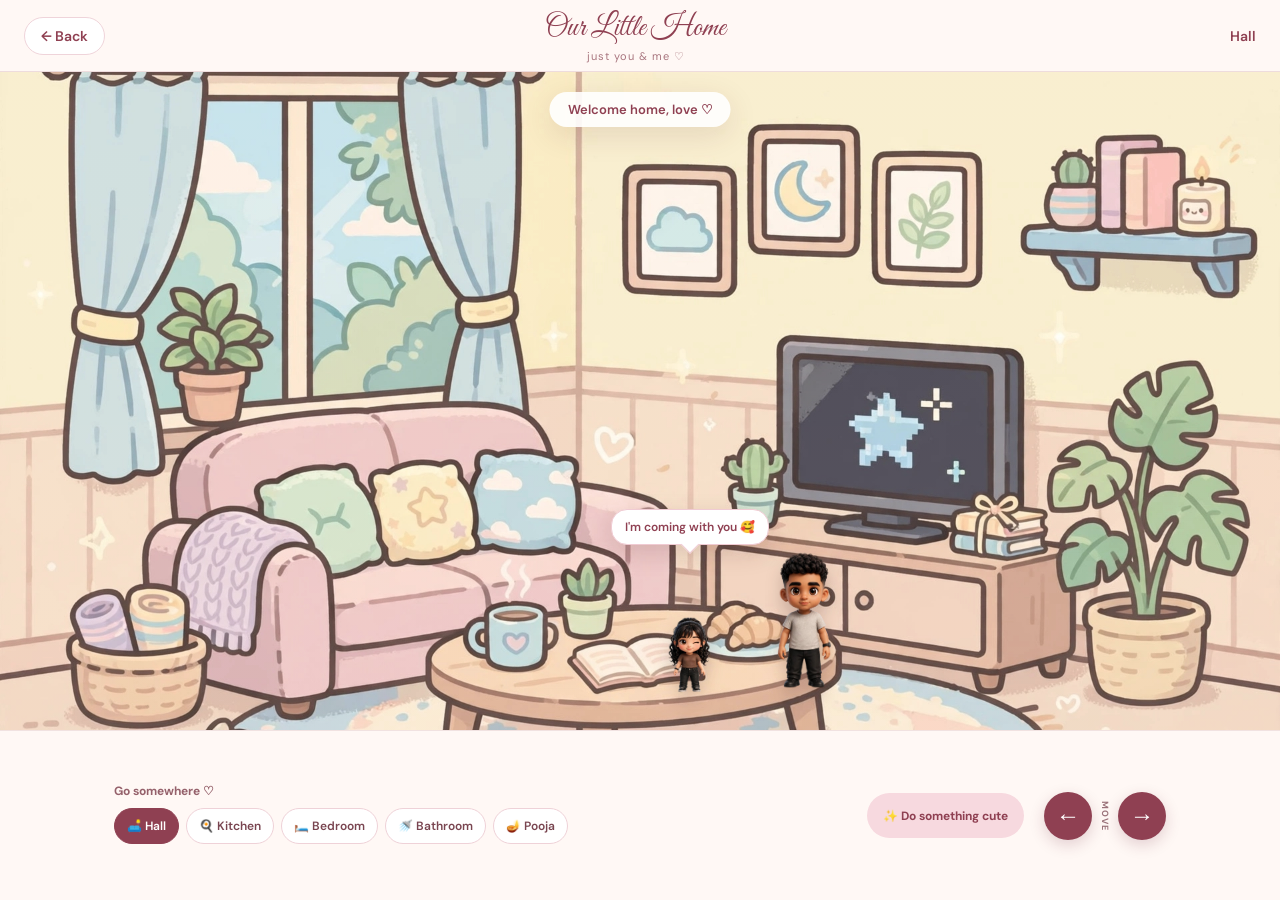
==== commit fda4448d: "game" ====
--- a/game.html
+++ b/game.html
@@ -1,22 +1,24 @@
 
 <!DOCTYPE html>
 <html lang="en">
+
 <head>
     <meta charset="UTF-8">
-    <meta name="viewport" content="width=device-width, initial-scale=1.0">
+    <meta name="viewport"
+        content="width=device-width, initial-scale=1.0, maximum-scale=1.0, user-scalable=no">
 
     <title>Our Little Home ♡</title>
 
     <link rel="stylesheet" href="game.css">
 
-    <link href="https://fonts.googleapis.com/css2?family=DM+Sans:wght@400;500;600;700&family=Great+Vibes&display=swap" rel="stylesheet">
+    <link
+        href="https://fonts.googleapis.com/css2?family=DM+Sans:wght@400;500;600;700&family=Great+Vibes&display=swap"
+        rel="stylesheet">
 </head>
 
 <body>
 
-    <!-- =========================
-         TOP BAR
-    ========================== -->
+    <!-- ================= TOP BAR ================= -->
 
     <header class="top-bar">
 
@@ -36,29 +38,24 @@
     </header>
 
 
-    <!-- =========================
-         GAME WORLD
-    ========================== -->
+    <!-- ================= GAME WORLD ================= -->
 
     <main class="game-world" id="gameWorld">
 
-        <!-- Room background -->
-        <div
-            class="room-background"
-            id="roomBackground">
-        </div>
+        <div class="room-background" id="roomBackground"></div>
 
-        <!-- Soft overlay -->
         <div class="world-light"></div>
 
 
-        <!-- Top love message -->
+        <!-- TOP LOVE MESSAGE -->
+
         <div class="love-message" id="loveMessage">
             Welcome home, love ♡
         </div>
 
 
-        <!-- Pooja information -->
+        <!-- POOJA INFORMATION -->
+
         <div class="pooja-info hidden" id="poojaInfo">
 
             <div>🪔</div>
@@ -66,65 +63,49 @@
             <span>Let's pray together ♡</span>
 
             <div class="deities">
-                <span>Vishnu</span>
-                <span>Shiva</span>
-                <span>Ganapathi</span>
-                <span>Lakshmi</span>
+                <span>🙏</span>
+                <span>🪷</span>
+                <span>🕉️</span>
+                <span>✨</span>
             </div>
 
         </div>
 
 
-        <!-- =========================
-             BOY
-        ========================== -->
+        <!-- ================= CHARACTERS ================= -->
 
-        <div
-            class="character boy-character"
-            id="boyCharacter">
+        <div class="character boy-character" id="boyCharacter">
 
             <img
-                id="boySprite"
+                id="boyImage"
                 src="game-assets/characters/boy/boy-front.png"
-                alt="Boy character">
+                alt="Boy">
 
         </div>
 
 
-        <!-- =========================
-             GIRL
-        ========================== -->
+        <div class="character girl-character" id="girlCharacter">
 
-        <div
-            class="character girl-character"
-            id="girlCharacter">
-
-            <div
-                class="speech-bubble"
-                id="girlSpeech">
+            <div class="speech-bubble" id="girlSpeech">
                 I'm coming with you 🥰
             </div>
 
             <img
-                id="girlSprite"
+                id="girlImage"
                 src="game-assets/characters/girl/girl-front.png"
-                alt="Girl character">
+                alt="Girl">
 
         </div>
 
 
-        <!-- Cute action message -->
-        <div
-            class="action-message hidden"
-            id="actionMessage">
-        </div>
+        <!-- ACTION MESSAGE -->
+
+        <div class="action-message hidden" id="actionMessage"></div>
 
     </main>
 
 
-    <!-- =========================
-         CONTROLS
-    ========================== -->
+    <!-- ================= CONTROLS ================= -->
 
     <section class="controls">
 
@@ -139,34 +120,29 @@
                     Go somewhere ♡
                 </div>
 
-                <div class="room-buttons" id="roomButtons">
+                <div class="room-buttons">
 
-                    <button
-                        class="room-button active"
+                    <button class="room-button active"
                         data-room="hall">
                         🛋️ Hall
                     </button>
 
-                    <button
-                        class="room-button"
+                    <button class="room-button"
                         data-room="kitchen">
                         🍳 Kitchen
                     </button>
 
-                    <button
-                        class="room-button"
+                    <button class="room-button"
                         data-room="bedroom">
                         🛏️ Bedroom
                     </button>
 
-                    <button
-                        class="room-button"
+                    <button class="room-button"
                         data-room="bathroom">
                         🚿 Bathroom
                     </button>
 
-                    <button
-                        class="room-button"
+                    <button class="room-button"
                         data-room="pooja">
                         🪔 Pooja
                     </button>
@@ -176,45 +152,39 @@
             </div>
 
 
-            <!-- BOTTOM ACTIONS -->
+            <!-- ACTION -->
 
-            <div class="bottom-controls">
+            <div class="action-section">
 
-
-                <!-- Cute action -->
-
-                <button
-                    class="cute-action"
-                    id="cuteAction">
+                <button class="cute-action" id="cuteAction">
                     ✨ Do something cute
                 </button>
 
+            </div>
 
-                <!-- Movement -->
 
-                <div class="movement">
+            <!-- MOVEMENT -->
 
-                    <button
-                        class="move-button"
-                        id="moveLeft"
-                        aria-label="Move left">
-                        ←
-                    </button>
+            <div class="movement">
 
-                    <span class="movement-label">
-                        Move
-                    </span>
+                <button class="move-button"
+                    id="moveLeft"
+                    aria-label="Move left">
+                    ←
+                </button>
 
-                    <button
-                        class="move-button"
-                        id="moveRight"
-                        aria-label="Move right">
-                        →
-                    </button>
+                <span class="movement-label">
+                    MOVE
+                </span>
 
-                </div>
+                <button class="move-button"
+                    id="moveRight"
+                    aria-label="Move right">
+                    →
+                </button>
 
             </div>
+
 
         </div>
 
--- a/game.css
+++ b/game.css
@@ -1,35 +1,22 @@
-
-/* =====================================================
-   VARIABLES
-===================================================== */
-
 :root {
-
-    --cream: #fff9f6;
-    --pink: #eaa0ad;
-    --dark-pink: #93455a;
-    --soft-pink: #f8dce2;
-
-    --brown: #563b40;
-
+    --cream: #fff8f5;
+    --pink: #e88a9b;
+    --dark-pink: #8f4052;
+    --soft-pink: #f7d9df;
+    --brown: #4d3035;
     --white: #ffffff;
-
-    /* IMPORTANT:
-       This controls the distance between the couple.
-       It stays a PIXEL distance instead of percentage.
-    */
-    --couple-gap: 65px;
-}
-
-
-/* =====================================================
+}
+
+
+/* =========================
    RESET
-===================================================== */
+========================= */
 
 * {
     box-sizing: border-box;
     margin: 0;
     padding: 0;
+    -webkit-tap-highlight-color: transparent;
 }
 
 
@@ -41,62 +28,51 @@
 
 
 body {
-
     font-family: "DM Sans", sans-serif;
-
     background: var(--cream);
-
     color: var(--brown);
 
     overflow: hidden;
-}
-
-
-/* =====================================================
+
+    touch-action: manipulation;
+}
+
+
+/* =========================
    TOP BAR
-===================================================== */
+========================= */
 
 .top-bar {
-
     height: 72px;
 
-    width: 100%;
-
     display: flex;
-
     align-items: center;
-
     justify-content: space-between;
 
     padding: 0 24px;
 
-    background: rgba(255, 249, 246, 0.97);
-
-    border-bottom: 1px solid rgba(147, 69, 90, 0.15);
+    background: rgba(255, 248, 245, 0.97);
+
+    border-bottom: 1px solid rgba(143, 64, 82, 0.15);
 
     position: relative;
 
     z-index: 50;
 
+    backdrop-filter: blur(12px);
+
     flex-shrink: 0;
 }
 
 
 .back-button {
-
-    display: flex;
-
-    align-items: center;
-
-    gap: 5px;
-
     text-decoration: none;
 
     color: var(--dark-pink);
 
-    background: white;
-
-    border: 1px solid #efd5db;
+    background: #fff;
+
+    border: 1px solid #efd4da;
 
     padding: 9px 16px;
 
@@ -106,91 +82,75 @@
 
     font-weight: 600;
 
-    transition: 0.2s;
-}
-
-
-.back-button:hover {
-
-    transform: translateX(-3px);
-
-    background: #fff5f7;
+    white-space: nowrap;
 }
 
 
 .home-title {
-
     text-align: center;
 
-    line-height: 1;
+    min-width: 0;
 }
 
 
 .home-title span {
-
     display: block;
 
     font-family: "Great Vibes", cursive;
 
-    font-size: 32px;
+    font-size: 30px;
 
     color: var(--dark-pink);
+
+    white-space: nowrap;
 }
 
 
 .home-title small {
-
     display: block;
 
-    margin-top: 8px;
-
     font-size: 11px;
 
     color: #a8757e;
 
-    letter-spacing: 1.5px;
+    letter-spacing: 1px;
+
+    margin-top: 2px;
 }
 
 
 .room-name {
-
     min-width: 90px;
 
     text-align: right;
 
-    font-size: 15px;
-
-    font-weight: 700;
+    font-size: 14px;
+
+    font-weight: 600;
 
     color: var(--dark-pink);
-}
-
-
-/* =====================================================
+
+    white-space: nowrap;
+}
+
+
+/* =========================
    GAME WORLD
-===================================================== */
+========================= */
 
 .game-world {
 
     position: relative;
 
-    width: 100%;
-
-    height: calc(100vh - 72px - 190px);
-
-    min-height: 400px;
+    height: calc(100vh - 72px - 170px);
+
+    min-height: 420px;
 
     overflow: hidden;
 
     background: #eadbd5;
-
-    isolation: isolate;
-}
-
-
-/* =====================================================
-   ROOM BACKGROUND
-===================================================== */
+}
+
 
 .room-background {
 
@@ -198,24 +158,18 @@
 
     inset: 0;
 
-    width: 100%;
-
-    height: 100%;
-
     background-size: cover;
 
-    background-position: center center;
+    background-position: center;
 
     background-repeat: no-repeat;
 
     z-index: 0;
 
     transition:
-        opacity 0.25s ease;
-}
-
-
-/* Soft light over room */
+        background-image 0.4s ease;
+}
+
 
 .world-light {
 
@@ -228,71 +182,73 @@
     background:
         linear-gradient(
             to bottom,
-            rgba(255,255,255,0.05),
-            rgba(255,235,229,0.08)
+            rgba(255,255,255,0.04),
+            rgba(255,231,224,0.10)
         );
 
     z-index: 2;
 }
 
 
-/* =====================================================
+/* =========================
    LOVE MESSAGE
-===================================================== */
+========================= */
 
 .love-message {
 
     position: absolute;
 
-    top: 22px;
+    top: 20px;
 
     left: 50%;
 
     transform: translateX(-50%);
 
+    background: rgba(255,255,255,0.90);
+
+    padding: 9px 18px;
+
+    border-radius: 30px;
+
+    color: var(--dark-pink);
+
+    font-size: 13px;
+
+    font-weight: 600;
+
+    box-shadow:
+        0 8px 30px rgba(80,30,40,0.12);
+
     z-index: 20;
 
-    background: rgba(255,255,255,0.91);
-
-    color: var(--dark-pink);
-
-    padding: 10px 19px;
-
-    border-radius: 30px;
-
-    font-size: 14px;
-
-    font-weight: 600;
-
     white-space: nowrap;
 
-    box-shadow:
-        0 8px 30px rgba(80,30,40,0.13);
-
-    backdrop-filter: blur(5px);
-}
-
-
-/* =====================================================
+    pointer-events: none;
+}
+
+
+/* =========================
    CHARACTERS
-===================================================== */
+========================= */
 
 /*
-    VERY IMPORTANT:
-
-    Both characters have EXACTLY the same width.
-
-    This prevents the girl from becoming smaller
-    than the boy on different screens.
+   IMPORTANT:
+   Both characters use exactly the same
+   width + height box.
+
+   This prevents the girl from becoming
+   smaller than the boy.
 */
 
 .character {
 
     position: absolute;
 
-    bottom: 34px;
-
-    width: 105px;
+    bottom: 35px;
+
+    width: 125px;
+
+    height: 170px;
 
     display: flex;
 
@@ -300,87 +256,70 @@
 
     align-items: center;
 
+    justify-content: flex-end;
+
     z-index: 10;
 
-    transform: translateX(-50%);
-
-    pointer-events: none;
-
     transition:
-        left 0.22s ease-out;
-}
-
-
-/* Both PNGs get the exact same rendered width */
+        left 0.25s ease-out;
+}
+
 
 .character img {
 
+    width: 125px;
+
+    height: 150px;
+
+    object-fit: contain;
+
+    object-position: bottom center;
+
     display: block;
-
-    width: 105px;
-
-    height: 145px;
-
-    object-fit: contain;
-
-    object-position: bottom center;
 
     filter:
         drop-shadow(
-            0 8px 7px rgba(45,20,25,0.20)
+            0 9px 8px rgba(50,20,20,0.20)
         );
-
-    user-select: none;
-
-    -webkit-user-drag: none;
 }
 
 
 /*
-    BOY
-
-    His left value represents his CENTER.
+   Keep a REAL fixed visual distance
+   between the two characters.
+
+   JS changes these positions while moving.
 */
 
 .boy-character {
 
     left: 58%;
-}
-
-
-/*
-    GIRL
-
-    JavaScript keeps her exactly
-    --couple-gap pixels away from him.
-
-    Therefore:
-
-    Laptop = same distance
-    Mobile = same distance
-
-    No more percentage-distance problem.
-*/
+
+    z-index: 10;
+}
+
 
 .girl-character {
 
-    left: calc(58% - var(--couple-gap));
+    left: calc(58% - 115px);
 
     z-index: 11;
 }
 
 
-/* =====================================================
-   SPEECH BUBBLE
-===================================================== */
+/* =========================
+   SPEECH
+========================= */
 
 .speech-bubble {
 
-    position: relative;
-
-    margin-bottom: 7px;
-
-    max-width: 220px;
+    position: absolute;
+
+    bottom: 150px;
+
+    left: 50%;
+
+    transform: translateX(-50%);
 
     background: white;
 
@@ -388,18 +327,20 @@
 
     padding: 9px 13px;
 
-    border-radius: 17px;
+    border-radius: 16px;
 
     font-size: 12px;
 
     font-weight: 600;
 
+    box-shadow:
+        0 8px 25px rgba(70,20,30,0.15);
+
+    border: 1px solid #f0cbd3;
+
     white-space: nowrap;
 
-    box-shadow:
-        0 8px 25px rgba(70,20,30,0.14);
-
-    border: 1px solid #f0cbd3;
+    z-index: 30;
 
     animation: floating 2.5s ease-in-out infinite;
 }
@@ -415,7 +356,9 @@
 
     left: 50%;
 
-    transform: translateX(-50%) rotate(45deg);
+    transform:
+        translateX(-50%)
+        rotate(45deg);
 
     width: 12px;
 
@@ -433,18 +376,18 @@
 
     0%,
     100% {
-        transform: translateY(0);
+        margin-top: 0;
     }
 
     50% {
-        transform: translateY(-5px);
-    }
-}
-
-
-/* =====================================================
+        margin-top: -5px;
+    }
+}
+
+
+/* =========================
    POOJA
-===================================================== */
+========================= */
 
 .pooja-info {
 
@@ -460,7 +403,7 @@
 
     text-align: center;
 
-    background: rgba(255,250,242,0.94);
+    background: rgba(255,250,242,0.93);
 
     padding: 12px 18px;
 
@@ -503,7 +446,7 @@
 
 .deities span {
 
-    background: white;
+    background: #fff;
 
     padding: 4px 8px;
 
@@ -515,9 +458,9 @@
 }
 
 
-/* =====================================================
+/* =========================
    ACTION MESSAGE
-===================================================== */
+========================= */
 
 .action-message {
 
@@ -525,13 +468,13 @@
 
     left: 50%;
 
-    bottom: 34%;
+    bottom: 35%;
 
     transform: translateX(-50%);
 
     z-index: 30;
 
-    background: rgba(255,255,255,0.95);
+    background: rgba(255,255,255,0.94);
 
     padding: 13px 20px;
 
@@ -542,31 +485,27 @@
     font-weight: 700;
 
     font-size: 14px;
-
-    white-space: nowrap;
 
     box-shadow:
         0 10px 35px rgba(60,20,30,0.15);
 
-    animation: pop 0.3s ease;
+    animation: pop 0.35s ease;
+
+    white-space: nowrap;
 }
 
 
 @keyframes pop {
 
     0% {
-
         opacity: 0;
-
         transform:
             translateX(-50%)
             scale(0.8);
     }
 
     100% {
-
         opacity: 1;
-
         transform:
             translateX(-50%)
             scale(1);
@@ -574,693 +513,621 @@
 }
 
 
-/* =====================================================
-   HIDDEN
-===================================================== */
-
 .hidden {
-
     display: none !important;
 }
 
 
-/* =====================================================
-   CONTROLS
-===================================================== */
+/* =========================
+   BOTTOM CONTROLS
+========================= */
 
 .controls {
 
-    height: 190px;
+    height: 170px;
+
+    background:
+        rgba(255,248,245,0.98);
+
+    border-top:
+        1px solid rgba(143,64,82,0.12);
+
+    position: relative;
+
+    z-index: 50;
+
+    flex-shrink: 0;
+}
+
+
+.controls-inner {
 
     width: 100%;
 
-    background: rgba(255,249,246,0.98);
-
-    border-top: 1px solid rgba(143,64,82,0.12);
-
-    position: relative;
-
-    z-index: 50;
+    height: 100%;
+
+    max-width: 1100px;
+
+    margin: auto;
+
+    padding: 18px 24px;
+
+    display: flex;
+
+    align-items: center;
+
+    gap: 20px;
+}
+
+
+/* =========================
+   ROOMS
+========================= */
+
+.places-section {
+
+    flex: 1;
+
+    min-width: 0;
+}
+
+
+.section-title {
+
+    font-size: 12px;
+
+    font-weight: 700;
+
+    color: #95616b;
+
+    margin-bottom: 9px;
+}
+
+
+.room-buttons {
+
+    display: flex;
+
+    gap: 7px;
+
+    overflow-x: auto;
+
+    overflow-y: hidden;
+
+    padding-bottom: 4px;
+
+    scrollbar-width: none;
+}
+
+
+.room-buttons::-webkit-scrollbar {
+
+    display: none;
+}
+
+
+.room-button {
 
     flex-shrink: 0;
-}
-
-
-.controls-inner {
-
-    width: 100%;
-
-    max-width: 1150px;
-
-    height: 100%;
-
-    margin: auto;
-
-    padding: 18px 24px;
+
+    border: 1px solid #efd2d8;
+
+    background: white;
+
+    color: #794550;
+
+    padding: 9px 12px;
+
+    border-radius: 25px;
+
+    font-family: inherit;
+
+    font-size: 12px;
+
+    font-weight: 600;
+
+    cursor: pointer;
+
+    white-space: nowrap;
+
+    transition: 0.2s;
+}
+
+
+.room-button.active {
+
+    background: var(--dark-pink);
+
+    color: white;
+
+    border-color: var(--dark-pink);
+}
+
+
+/* =========================
+   CUTE ACTION
+========================= */
+
+.action-section {
+
+    flex-shrink: 0;
 
     display: flex;
 
     align-items: center;
-
-    gap: 25px;
-}
-
-
-/* =====================================================
-   ROOMS
-===================================================== */
-
-.places-section {
-
-    flex: 1;
-
-    min-width: 0;
-}
-
-
-.section-title {
-
-    font-size: 13px;
+}
+
+
+.cute-action {
+
+    border: none;
+
+    background: var(--soft-pink);
+
+    color: var(--dark-pink);
+
+    padding: 12px 16px;
+
+    border-radius: 30px;
+
+    font-family: inherit;
+
+    font-size: 12px;
 
     font-weight: 700;
 
-    color: #95616b;
-
-    margin-bottom: 10px;
-}
-
-
-.room-buttons {
+    cursor: pointer;
+
+    white-space: nowrap;
+
+    min-height: 45px;
+}
+
+
+/* =========================
+   MOVEMENT
+========================= */
+
+.movement {
 
     display: flex;
 
-    gap: 8px;
-
-    overflow-x: auto;
-
-    padding-bottom: 6px;
-
-    scrollbar-width: thin;
-}
-
-
-.room-button {
+    align-items: center;
+
+    gap: 7px;
 
     flex-shrink: 0;
-
-    border: 1px solid #efd2d8;
-
-    background: white;
-
-    color: #794550;
-
-    padding: 10px 14px;
-
-    border-radius: 25px;
-
-    font-family: inherit;
-
-    font-size: 12px;
-
-    font-weight: 600;
+}
+
+
+.move-button {
+
+    width: 48px;
+
+    height: 48px;
+
+    border: none;
+
+    border-radius: 50%;
+
+    background: var(--dark-pink);
+
+    color: white;
+
+    font-size: 24px;
 
     cursor: pointer;
 
-    transition: 0.2s;
-}
-
-
-.room-button:hover {
-
-    transform: translateY(-2px);
-
-    border-color: var(--pink);
-}
-
-
-.room-button.active {
-
-    background: var(--dark-pink);
-
-    color: white;
-
-    border-color: var(--dark-pink);
-}
-
-
-/* =====================================================
-   BOTTOM CONTROLS
-===================================================== */
-
-.bottom-controls {
-
     display: flex;
 
     align-items: center;
 
-    gap: 20px;
+    justify-content: center;
 
     flex-shrink: 0;
-}
-
-
-/* =====================================================
-   CUTE BUTTON
-===================================================== */
-
-.cute-action {
-
-    border: none;
-
-    background: var(--soft-pink);
-
-    color: var(--dark-pink);
-
-    padding: 13px 17px;
-
-    border-radius: 30px;
-
-    font-family: inherit;
-
-    font-size: 12px;
-
-    font-weight: 700;
-
-    cursor: pointer;
-
-    white-space: nowrap;
-
-    transition: 0.2s;
-}
-
-
-.cute-action:hover {
-
-    transform: scale(1.04);
-
-    background: #f1c7d0;
-}
-
-
-.cute-action:active {
-
-    transform: scale(0.96);
-}
-
-
-/* =====================================================
-   MOVEMENT
-===================================================== */
-
-.movement {
-
-    display: flex;
-
-    align-items: center;
-
-    gap: 8px;
-}
-
-
-.move-button {
-
-    width: 50px;
-
-    height: 50px;
-
-    border: none;
-
-    border-radius: 50%;
-
-    background: var(--dark-pink);
-
-    color: white;
-
-    font-size: 25px;
-
-    font-family: inherit;
-
-    cursor: pointer;
 
     box-shadow:
         0 5px 15px rgba(100,30,50,0.18);
 
-    transition:
-        transform 0.12s,
-        background 0.15s;
-}
-
-
-.move-button:hover {
-
-    background: #7f394d;
+    touch-action: manipulation;
 }
 
 
 .move-button:active {
 
-    transform: scale(0.90);
+    transform: scale(0.92);
 }
 
 
 .movement-label {
 
-    font-size: 10px;
+    font-size: 9px;
 
     color: #9b737a;
 
-    font-weight: 600;
-}
-
-
-/* =====================================================
-   TABLET
-===================================================== */
-
-@media (max-width: 850px) {
-
-    :root {
-
-        --couple-gap: 55px;
+    font-weight: 700;
+
+    writing-mode: vertical-rl;
+
+    letter-spacing: 1px;
+}
+
+
+/* =========================================================
+   MOBILE
+========================================================= */
+
+@media (max-width: 700px) {
+
+    body {
+        overflow: hidden;
+    }
+
+
+    /* ---------- TOP ---------- */
+
+    .top-bar {
+
+        height: 60px;
+
+        padding:
+            0 12px;
+    }
+
+
+    .back-button {
+
+        padding:
+            7px 11px;
+
+        font-size: 11px;
+    }
+
+
+    .back-button span {
+        display: none;
+    }
+
+
+    .home-title span {
+
+        font-size: 24px;
+    }
+
+
+    .home-title small {
+
+        font-size: 8px;
+    }
+
+
+    .room-name {
+
+        min-width: 65px;
+
+        font-size: 11px;
+    }
+
+
+    /* ---------- WORLD ---------- */
+
+    .game-world {
+
+        height: calc(100vh - 60px - 205px);
+
+        min-height: 0;
+    }
+
+
+    .room-background {
+
+        background-position: center center;
+    }
+
+
+    .love-message {
+
+        top: 12px;
+
+        max-width: 90%;
+
+        padding:
+            8px 13px;
+
+        font-size: 10px;
+
+        overflow: hidden;
+
+        text-overflow: ellipsis;
+    }
+
+
+    /* ---------- CHARACTERS ---------- */
+
+    .character {
+
+        width: 105px;
+
+        height: 145px;
+
+        bottom: 20px;
+    }
+
+
+    .character img {
+
+        width: 105px;
+
+        height: 130px;
+    }
+
+
+    /*
+       IMPORTANT:
+       The girl is NOT positioned using
+       percentage distance anymore.
+
+       This keeps the same physical gap
+       on small screens.
+    */
+
+    .boy-character {
+
+        left: 62%;
+    }
+
+
+    .girl-character {
+
+        left: calc(62% - 100px);
+    }
+
+
+    .speech-bubble {
+
+        bottom: 130px;
+
+        font-size: 10px;
+
+        padding:
+            7px 10px;
+
+        max-width: 190px;
+    }
+
+
+    .action-message {
+
+        bottom: 30%;
+
+        max-width: 85%;
+
+        text-align: center;
+
+        white-space: normal;
+
+        font-size: 12px;
+
+        padding:
+            10px 15px;
+    }
+
+
+    /* ---------- CONTROLS ---------- */
+
+    .controls {
+
+        height: 205px;
+
+        overflow: hidden;
     }
 
 
     .controls-inner {
 
-        gap: 15px;
-
-        padding: 15px;
-    }
-
-
-    .bottom-controls {
-
-        gap: 10px;
+        height: 100%;
+
+        padding:
+            12px 12px 10px;
+
+        display: grid;
+
+        grid-template-columns:
+            1fr auto;
+
+        grid-template-rows:
+            auto auto;
+
+        column-gap: 10px;
+
+        row-gap: 10px;
+
+        align-items: center;
+    }
+
+
+    /* ROOMS TAKE FULL WIDTH */
+
+    .places-section {
+
+        grid-column: 1 / 3;
+
+        width: 100%;
+
+        min-width: 0;
+    }
+
+
+    .section-title {
+
+        font-size: 12px;
+
+        margin-bottom: 7px;
+    }
+
+
+    .room-buttons {
+
+        width: 100%;
+
+        display: flex;
+
+        flex-wrap: nowrap;
+
+        overflow-x: auto;
+
+        gap: 7px;
+
+        padding-bottom: 3px;
+    }
+
+
+    .room-button {
+
+        padding:
+            9px 13px;
+
+        font-size: 11px;
+
+        min-height: 40px;
+    }
+
+
+    /* CUTE BUTTON */
+
+    .action-section {
+
+        grid-column: 1;
+
+        justify-content: flex-start;
+
+        min-width: 0;
     }
 
 
     .cute-action {
 
-        padding: 11px 13px;
+        max-width: 100%;
+
+        padding:
+            11px 13px;
+
+        font-size: 10px;
+
+        overflow: hidden;
+
+        text-overflow: ellipsis;
+    }
+
+
+    /* MOVEMENT */
+
+    .movement {
+
+        grid-column: 2;
+
+        justify-content: flex-end;
+
+        gap: 5px;
     }
 
 
     .move-button {
 
-        width: 46px;
-
-        height: 46px;
-    }
-}
-
-
-/* =====================================================
-   MOBILE
-===================================================== */
-
-@media (max-width: 700px) {
-
-    :root {
-
-        /*
-            Smaller pixel gap, NOT percentage.
-            So the characters remain equally separated
-            on mobile.
-        */
-
-        --couple-gap: 48px;
-    }
-
-
-    body {
-
-        overflow: hidden;
-    }
-
-
-    /* -------------------------
-       TOP BAR
-    ------------------------- */
-
-    .top-bar {
-
-        height: 64px;
-
-        padding: 0 12px;
-    }
-
-
-    .back-button {
-
         width: 43px;
 
-        height: 38px;
-
-        padding: 0;
-
-        justify-content: center;
-
-        border-radius: 22px;
-
-        font-size: 18px;
-    }
-
-
-    .back-button span {
+        height: 43px;
+
+        font-size: 21px;
+    }
+
+
+    .movement-label {
 
         display: none;
     }
 
 
+    /* POOJA */
+
+    .pooja-info {
+
+        top: 55px;
+
+        width: 90%;
+
+        padding: 8px;
+    }
+
+
+    .deities {
+
+        flex-wrap: wrap;
+    }
+}
+
+
+/* =========================================================
+   VERY SMALL PHONES
+========================================================= */
+
+@media (max-width: 380px) {
+
     .home-title span {
 
-        font-size: 25px;
-    }
-
-
-    .home-title small {
-
-        font-size: 8px;
-
-        margin-top: 6px;
+        font-size: 21px;
     }
 
 
     .room-name {
 
-        min-width: 65px;
-
-        font-size: 12px;
-    }
-
-
-    /* -------------------------
-       GAME WORLD
-    ------------------------- */
-
-    .game-world {
-
-        height: calc(100vh - 64px - 235px);
-
-        min-height: 330px;
-    }
-
-
-    .room-background {
-
-        background-position: center center;
-    }
-
-
-    /* -------------------------
-       MESSAGE
-    ------------------------- */
-
-    .love-message {
-
-        top: 15px;
-
-        max-width: 85%;
-
-        padding: 9px 14px;
-
-        font-size: 11px;
-
-        text-align: center;
-    }
-
-
-    /* -------------------------
-       CHARACTERS
-    ------------------------- */
+        min-width: 55px;
+
+        font-size: 10px;
+    }
+
 
     .character {
 
-        width: 82px;
-
-        bottom: 24px;
-    }
-
-
-    /*
-        SAME WIDTH FOR BOTH
-    */
+        width: 95px;
+
+        height: 135px;
+    }
+
 
     .character img {
 
-        width: 82px;
-
-        height: 118px;
-    }
-
-
-    .speech-bubble {
-
-        max-width: 190px;
-
-        padding: 7px 10px;
-
-        font-size: 10px;
-    }
-
-
-    /* -------------------------
-       POOJA
-    ------------------------- */
-
-    .pooja-info {
-
-        top: 55px;
-
-        width: 88%;
-
-        padding: 9px;
-    }
-
-
-    .pooja-info > div:first-child {
-
-        font-size: 20px;
-    }
-
-
-    .deities {
-
-        flex-wrap: wrap;
-    }
-
-
-    /* -------------------------
-       CONTROLS
-    ------------------------- */
-
-    .controls {
-
-        height: 235px;
-    }
-
-
-    .controls-inner {
-
-        height: 100%;
-
-        padding: 14px 12px;
-
-        display: flex;
-
-        flex-direction: column;
-
-        align-items: stretch;
-
-        justify-content: space-between;
-
-        gap: 10px;
-    }
-
-
-    /* -------------------------
-       ROOMS
-    ------------------------- */
-
-    .places-section {
-
-        width: 100%;
-
-        flex: none;
-    }
-
-
-    .section-title {
-
-        font-size: 12px;
-
-        margin-bottom: 8px;
-    }
-
-
-    .room-buttons {
-
-        width: 100%;
-
-        overflow-x: auto;
-
-        display: flex;
-
-        flex-wrap: nowrap;
-
-        gap: 8px;
-
-        padding-bottom: 5px;
-
-        -webkit-overflow-scrolling: touch;
-    }
-
-
-    .room-button {
-
-        flex-shrink: 0;
-
-        padding: 10px 14px;
-
-        font-size: 12px;
-    }
-
-
-    /* -------------------------
-       BOTTOM BUTTON AREA
-    ------------------------- */
-
-    .bottom-controls {
-
-        width: 100%;
-
-        display: flex;
-
-        align-items: center;
-
-        justify-content: space-between;
-
-        gap: 12px;
-
-        padding-bottom: 3px;
-    }
-
-
-    /* -------------------------
-       CUTE BUTTON
-    ------------------------- */
+        width: 95px;
+
+        height: 120px;
+    }
+
+
+    .boy-character {
+
+        left: 64%;
+    }
+
+
+    .girl-character {
+
+        left: calc(64% - 90px);
+    }
+
 
     .cute-action {
 
-        flex: 1;
-
-        min-width: 0;
-
-        padding: 13px 10px;
-
-        font-size: 11px;
-
-        white-space: nowrap;
-    }
-
-
-    /* -------------------------
-       MOVEMENT
-    ------------------------- */
-
-    .movement {
-
-        display: flex;
-
-        align-items: center;
-
-        gap: 5px;
-
-        flex-shrink: 0;
+        font-size: 9px;
+
+        padding:
+            10px 11px;
     }
 
 
     .move-button {
 
-        width: 48px;
-
-        height: 48px;
-
-        font-size: 23px;
-    }
-
-
-    .movement-label {
-
-        display: none;
-    }
-
-
-    /* -------------------------
-       ACTION MESSAGE
-    ------------------------- */
-
-    .action-message {
-
-        bottom: 30%;
-
-        max-width: 85%;
-
-        padding: 10px 14px;
-
-        font-size: 11px;
-
-        text-align: center;
-
-        white-space: normal;
-    }
-}
-
-
-/* =====================================================
-   VERY SMALL PHONES
-===================================================== */
-
-@media (max-width: 380px) {
-
-    :root {
-
-        --couple-gap: 42px;
-    }
-
-
-    .home-title span {
-
-        font-size: 22px;
-    }
-
-
-    .character {
-
-        width: 76px;
-    }
-
-
-    .character img {
-
-        width: 76px;
-
-        height: 110px;
-    }
-
-
-    .cute-action {
-
-        font-size: 10px;
-
-        padding: 12px 7px;
-    }
-
-
-    .move-button {
-
-        width: 44px;
-
-        height: 44px;
-    }
-}
+        width: 40px;
+
+        height: 40px;
+    }
+}
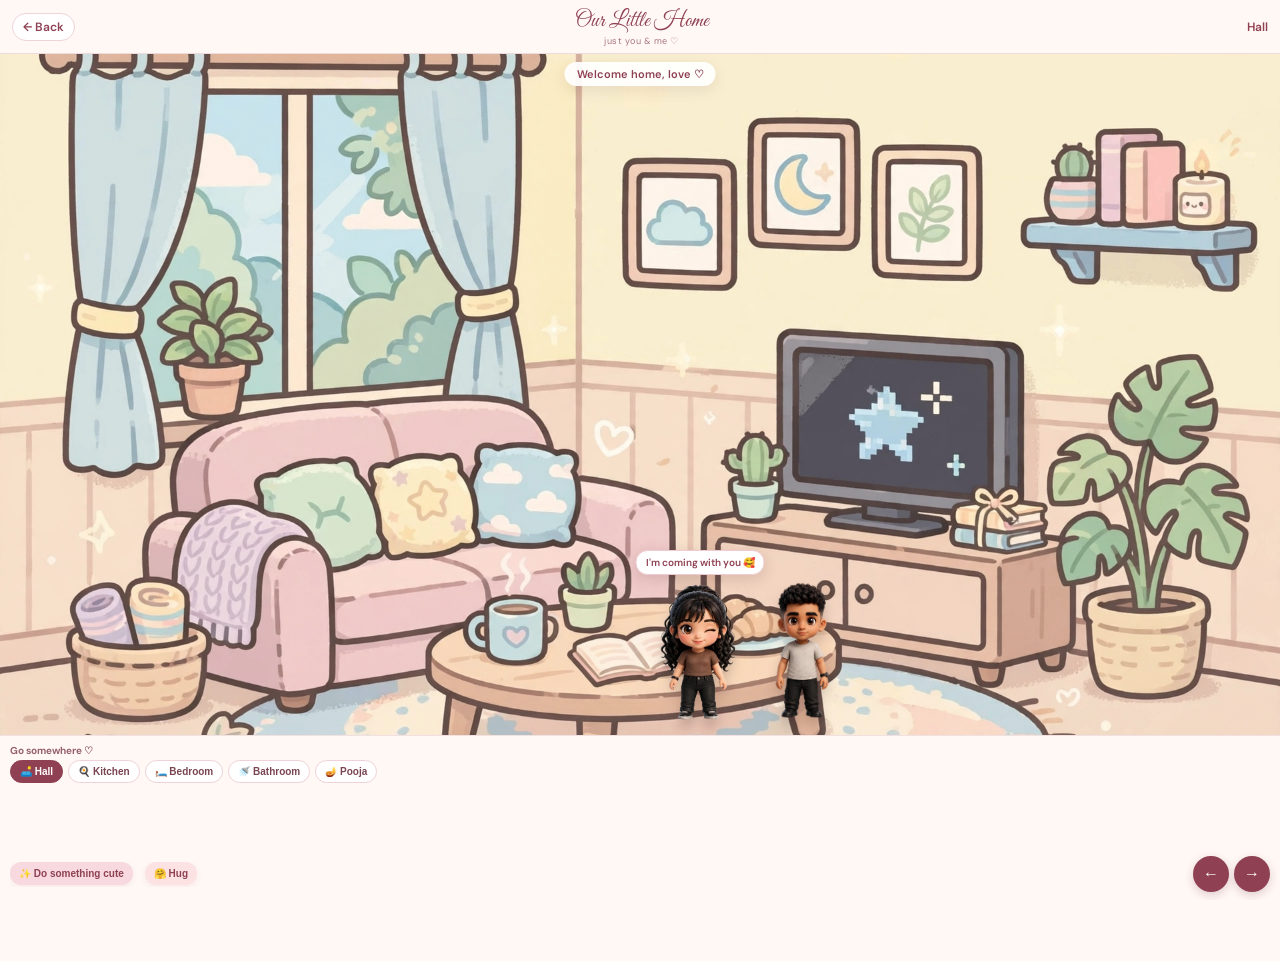
==== commit 71aa65b3: "game" ====
--- a/game.html
+++ b/game.html
@@ -104,52 +104,41 @@
 
     </main>
 
-
     <!-- ================= CONTROLS ================= -->
 
-    <section class="controls">
+<section class="controls">
 
-        <div class="controls-inner">
+    <div class="controls-inner">
 
+        <!-- ROOMS -->
+        <div class="places-section">
+            <div class="section-title">
+                Go somewhere ♡
+            </div>
+            <div class="room-buttons">
+                <button class="room-button active" data-room="hall">🛋️ Hall</button>
+                <button class="room-button" data-room="kitchen">🍳 Kitchen</button>
+                <button class="room-button" data-room="bedroom">🛏️ Bedroom</button>
+                <button class="room-button" data-room="bathroom">🚿 Bathroom</button>
+                <button class="room-button" data-room="pooja">🪔 Pooja</button>
+            </div>
+        </div>
 
-            <!-- ROOMS -->
+        <!-- ACTIONS & MOVEMENT ROW -->
+        <div class="bottom-row">
+            <div class="action-section" id="actionSection">
+                <button class="cute-action" id="cuteAction">✨ Do something cute</button>
+            </div>
 
-            <div class="places-section">
+            <div class="movement">
+                <button class="move-button" id="moveLeft" aria-label="Move left">←</button>
+                <button class="move-button" id="moveRight" aria-label="Move right">→</button>
+            </div>
+        </div>
 
-                <div class="section-title">
-                    Go somewhere ♡
-                </div>
+    </div>
 
-                <div class="room-buttons">
-
-                    <button class="room-button active"
-                        data-room="hall">
-                        🛋️ Hall
-                    </button>
-
-                    <button class="room-button"
-                        data-room="kitchen">
-                        🍳 Kitchen
-                    </button>
-
-                    <button class="room-button"
-                        data-room="bedroom">
-                        🛏️ Bedroom
-                    </button>
-
-                    <button class="room-button"
-                        data-room="bathroom">
-                        🚿 Bathroom
-                    </button>
-
-                    <button class="room-button"
-                        data-room="pooja">
-                        🪔 Pooja
-                    </button>
-
-                </div>
-
-            </div>
+</section>
 
 
             <!-- ACTION -->
--- a/game.css
+++ b/game.css
@@ -7,7 +7,6 @@
     --white: #ffffff;
 }
 
-
 /* =========================
    RESET
 ========================= */
@@ -19,1115 +18,392 @@
     -webkit-tap-highlight-color: transparent;
 }
 
-
 html,
 body {
     width: 100%;
     height: 100%;
-}
-
+    overflow: hidden;
+    position: fixed; /* Prevents mobile scroll bouncing */
+}
 
 body {
     font-family: "DM Sans", sans-serif;
     background: var(--cream);
     color: var(--brown);
-
-    overflow: hidden;
-
     touch-action: manipulation;
 }
 
-
 /* =========================
    TOP BAR
 ========================= */
 
 .top-bar {
-    height: 72px;
-
+    height: 54px;
     display: flex;
     align-items: center;
     justify-content: space-between;
-
-    padding: 0 24px;
-
+    padding: 0 12px;
     background: rgba(255, 248, 245, 0.97);
-
     border-bottom: 1px solid rgba(143, 64, 82, 0.15);
-
     position: relative;
-
     z-index: 50;
-
-    backdrop-filter: blur(12px);
-
     flex-shrink: 0;
 }
-
 
 .back-button {
     text-decoration: none;
-
-    color: var(--dark-pink);
-
+    color: var(--dark-pink);
     background: #fff;
-
     border: 1px solid #efd4da;
-
-    padding: 9px 16px;
-
-    border-radius: 30px;
-
-    font-size: 14px;
-
-    font-weight: 600;
-
-    white-space: nowrap;
-}
-
+    padding: 5px 10px;
+    border-radius: 20px;
+    font-size: 12px;
+    font-weight: 600;
+    white-space: nowrap;
+}
 
 .home-title {
     text-align: center;
-
     min-width: 0;
 }
-
 
 .home-title span {
     display: block;
-
     font-family: "Great Vibes", cursive;
-
-    font-size: 30px;
-
-    color: var(--dark-pink);
-
-    white-space: nowrap;
-}
-
+    font-size: 22px;
+    color: var(--dark-pink);
+    white-space: nowrap;
+}
 
 .home-title small {
     display: block;
-
+    font-size: 9px;
+    color: #a8757e;
+    letter-spacing: 0.5px;
+}
+
+.room-name {
+    min-width: 60px;
+    text-align: right;
+    font-size: 12px;
+    font-weight: 600;
+    color: var(--dark-pink);
+    white-space: nowrap;
+}
+
+/* =========================
+   GAME WORLD
+========================= */
+
+.game-world {
+    position: relative;
+    width: 100%;
+    height: calc(100vh - 54px - 165px);
+    overflow: hidden;
+    background: #eadbd5;
+}
+
+.room-background {
+    position: absolute;
+    inset: 0;
+    background-size: cover;
+    background-position: center;
+    background-repeat: no-repeat;
+    z-index: 0;
+}
+
+.world-light {
+    position: absolute;
+    inset: 0;
+    pointer-events: none;
+    background: linear-gradient(
+        to bottom,
+        rgba(255,255,255,0.04),
+        rgba(255,231,224,0.10)
+    );
+    z-index: 2;
+}
+
+/* =========================
+   LOVE MESSAGE
+========================= */
+
+.love-message {
+    position: absolute;
+    top: 8px;
+    left: 50%;
+    transform: translateX(-50%);
+    background: rgba(255,255,255,0.92);
+    padding: 5px 12px;
+    border-radius: 20px;
+    color: var(--dark-pink);
     font-size: 11px;
-
-    color: #a8757e;
-
-    letter-spacing: 1px;
-
-    margin-top: 2px;
-}
-
-
-.room-name {
-    min-width: 90px;
-
-    text-align: right;
-
-    font-size: 14px;
-
-    font-weight: 600;
-
-    color: var(--dark-pink);
-
-    white-space: nowrap;
-}
-
-
-/* =========================
-   GAME WORLD
-========================= */
-
-.game-world {
-
-    position: relative;
-
-    height: calc(100vh - 72px - 170px);
-
-    min-height: 420px;
-
-    overflow: hidden;
-
-    background: #eadbd5;
-}
-
-
-.room-background {
-
-    position: absolute;
-
-    inset: 0;
-
-    background-size: cover;
-
-    background-position: center;
-
-    background-repeat: no-repeat;
-
-    z-index: 0;
-
-    transition:
-        background-image 0.4s ease;
-}
-
-
-.world-light {
-
-    position: absolute;
-
-    inset: 0;
-
+    font-weight: 600;
+    box-shadow: 0 4px 15px rgba(80,30,40,0.1);
+    z-index: 20;
+    white-space: nowrap;
     pointer-events: none;
-
-    background:
-        linear-gradient(
-            to bottom,
-            rgba(255,255,255,0.04),
-            rgba(255,231,224,0.10)
-        );
-
-    z-index: 2;
-}
-
-
-/* =========================
-   LOVE MESSAGE
-========================= */
-
-.love-message {
-
-    position: absolute;
-
-    top: 20px;
-
+}
+
+/* =========================
+   CHARACTERS
+========================= */
+
+.character {
+    position: absolute;
+    bottom: 10px;
+    width: 120px;
+    height: 160px;
+    display: flex;
+    flex-direction: column;
+    align-items: center;
+    justify-content: flex-end;
+    z-index: 10;
+    transition: left 0.1s linear;
+}
+
+.character img {
+    width: 120px;
+    height: 150px;
+    object-fit: contain;
+    object-position: bottom center;
+    display: block;
+    filter: drop-shadow(0 8px 6px rgba(50,20,20,0.2));
+}
+
+.boy-character {
+    z-index: 10;
+}
+
+.girl-character {
+    z-index: 9;
+}
+
+/* =========================
+   SPEECH
+========================= */
+
+.speech-bubble {
+    position: absolute;
+    bottom: 150px;
     left: 50%;
-
     transform: translateX(-50%);
-
-    background: rgba(255,255,255,0.90);
-
-    padding: 9px 18px;
-
-    border-radius: 30px;
-
-    color: var(--dark-pink);
-
-    font-size: 13px;
-
-    font-weight: 600;
-
-    box-shadow:
-        0 8px 30px rgba(80,30,40,0.12);
-
+    background: white;
+    color: var(--dark-pink);
+    padding: 5px 9px;
+    border-radius: 12px;
+    font-size: 10px;
+    font-weight: 600;
+    box-shadow: 0 4px 15px rgba(70,20,30,0.15);
+    border: 1px solid #f0cbd3;
+    white-space: nowrap;
+    z-index: 30;
+}
+
+/* =========================
+   POOJA INFO
+========================= */
+
+.pooja-info {
+    position: absolute;
+    top: 40px;
+    left: 50%;
+    transform: translateX(-50%);
     z-index: 20;
-
-    white-space: nowrap;
-
-    pointer-events: none;
-}
-
-
-/* =========================
-   CHARACTERS
-========================= */
-
-/*
-   IMPORTANT:
-   Both characters use exactly the same
-   width + height box.
-
-   This prevents the girl from becoming
-   smaller than the boy.
-*/
-
-.character {
-
-    position: absolute;
-
-    bottom: 35px;
-
-    width: 125px;
-
-    height: 170px;
-
-    display: flex;
-
-    flex-direction: column;
-
-    align-items: center;
-
-    justify-content: flex-end;
-
-    z-index: 10;
-
-    transition:
-        left 0.25s ease-out;
-}
-
-
-.character img {
-
-    width: 125px;
-
-    height: 150px;
-
-    object-fit: contain;
-
-    object-position: bottom center;
-
-    display: block;
-
-    filter:
-        drop-shadow(
-            0 9px 8px rgba(50,20,20,0.20)
-        );
-}
-
-
-/*
-   Keep a REAL fixed visual distance
-   between the two characters.
-
-   JS changes these positions while moving.
-*/
-
-.boy-character {
-
-    left: 58%;
-
-    z-index: 10;
-}
-
-
-.girl-character {
-
-    left: calc(58% - 115px);
-
-    z-index: 11;
-}
-
-
-/* =========================
-   SPEECH
-========================= */
-
-.speech-bubble {
-
-    position: absolute;
-
-    bottom: 150px;
-
+    text-align: center;
+    background: rgba(255,250,242,0.95);
+    padding: 6px 12px;
+    border-radius: 14px;
+    box-shadow: 0 6px 20px rgba(70,40,20,0.15);
+}
+
+.pooja-info > div:first-child {
+    font-size: 18px;
+    margin-bottom: 1px;
+}
+
+.pooja-info span {
+    font-size: 10px;
+    color: #79504c;
+    font-weight: 600;
+}
+
+.deities {
+    display: flex;
+    gap: 4px;
+    justify-content: center;
+    margin-top: 4px;
+}
+
+.deities span {
+    background: #fff;
+    padding: 2px 5px;
+    border-radius: 12px;
+    font-size: 9px;
+    color: #9a5b32;
+}
+
+/* =========================
+   ACTION MESSAGE
+========================= */
+
+.action-message {
+    position: absolute;
     left: 50%;
-
+    bottom: 28%;
     transform: translateX(-50%);
-
-    background: white;
-
-    color: var(--dark-pink);
-
-    padding: 9px 13px;
-
-    border-radius: 16px;
-
-    font-size: 12px;
-
-    font-weight: 600;
-
-    box-shadow:
-        0 8px 25px rgba(70,20,30,0.15);
-
-    border: 1px solid #f0cbd3;
-
-    white-space: nowrap;
-
     z-index: 30;
-
-    animation: floating 2.5s ease-in-out infinite;
-}
-
-
-.speech-bubble::after {
-
-    content: "";
-
-    position: absolute;
-
-    bottom: -7px;
-
-    left: 50%;
-
-    transform:
-        translateX(-50%)
-        rotate(45deg);
-
-    width: 12px;
-
-    height: 12px;
-
-    background: white;
-
-    border-right: 1px solid #f0cbd3;
-
-    border-bottom: 1px solid #f0cbd3;
-}
-
-
-@keyframes floating {
-
-    0%,
-    100% {
-        margin-top: 0;
-    }
-
-    50% {
-        margin-top: -5px;
-    }
-}
-
-
-/* =========================
-   POOJA
-========================= */
-
-.pooja-info {
-
-    position: absolute;
-
-    top: 75px;
-
-    left: 50%;
-
-    transform: translateX(-50%);
-
-    z-index: 20;
-
-    text-align: center;
-
-    background: rgba(255,250,242,0.93);
-
-    padding: 12px 18px;
-
+    background: rgba(255,255,255,0.95);
+    padding: 8px 14px;
     border-radius: 18px;
-
-    box-shadow:
-        0 10px 30px rgba(70,40,20,0.15);
-}
-
-
-.pooja-info > div:first-child {
-
-    font-size: 25px;
-
-    margin-bottom: 3px;
-}
-
-
-.pooja-info span {
-
-    font-size: 12px;
-
-    color: #79504c;
-
-    font-weight: 600;
-}
-
-
-.deities {
-
-    display: flex;
-
-    gap: 7px;
-
-    justify-content: center;
-
-    margin-top: 8px;
-}
-
-
-.deities span {
-
-    background: #fff;
-
-    padding: 4px 8px;
-
-    border-radius: 20px;
-
-    font-size: 10px;
-
-    color: #9a5b32;
-}
-
-
-/* =========================
-   ACTION MESSAGE
-========================= */
-
-.action-message {
-
-    position: absolute;
-
-    left: 50%;
-
-    bottom: 35%;
-
-    transform: translateX(-50%);
-
-    z-index: 30;
-
-    background: rgba(255,255,255,0.94);
-
-    padding: 13px 20px;
-
-    border-radius: 25px;
-
-    color: var(--dark-pink);
-
+    color: var(--dark-pink);
     font-weight: 700;
-
-    font-size: 14px;
-
-    box-shadow:
-        0 10px 35px rgba(60,20,30,0.15);
-
-    animation: pop 0.35s ease;
-
-    white-space: nowrap;
-}
-
-
-@keyframes pop {
-
-    0% {
-        opacity: 0;
-        transform:
-            translateX(-50%)
-            scale(0.8);
-    }
-
-    100% {
-        opacity: 1;
-        transform:
-            translateX(-50%)
-            scale(1);
-    }
-}
-
+    font-size: 11px;
+    box-shadow: 0 6px 25px rgba(60,20,30,0.15);
+    white-space: nowrap;
+}
 
 .hidden {
     display: none !important;
 }
 
-
-/* =========================
-   BOTTOM CONTROLS
+/* =========================
+   BOTTOM CONTROLS (COMPACT FOR MOBILE)
 ========================= */
 
 .controls {
-
-    height: 170px;
-
-    background:
-        rgba(255,248,245,0.98);
-
-    border-top:
-        1px solid rgba(143,64,82,0.12);
-
+    height: 165px;
+    background: rgba(255,248,245,0.99);
+    border-top: 1px solid rgba(143,64,82,0.12);
     position: relative;
-
     z-index: 50;
-
     flex-shrink: 0;
 }
 
-
 .controls-inner {
-
     width: 100%;
-
     height: 100%;
-
-    max-width: 1100px;
-
-    margin: auto;
-
-    padding: 18px 24px;
-
-    display: flex;
-
-    align-items: center;
-
-    gap: 20px;
-}
-
-
-/* =========================
-   ROOMS
-========================= */
+    padding: 8px 10px;
+    display: flex;
+    flex-direction: column;
+    justify-content: space-between;
+}
 
 .places-section {
-
+    width: 100%;
+}
+
+.section-title {
+    font-size: 10px;
+    font-weight: 700;
+    color: #95616b;
+    margin-bottom: 3px;
+}
+
+.room-buttons {
+    display: flex;
+    gap: 5px;
+    overflow-x: auto;
+    overflow-y: hidden;
+    padding-bottom: 2px;
+    scrollbar-width: none;
+    -webkit-overflow-scrolling: touch;
+}
+
+.room-buttons::-webkit-scrollbar {
+    display: none;
+}
+
+.room-button {
+    flex-shrink: 0;
+    border: 1px solid #efd2d8;
+    background: white;
+    color: #794550;
+    padding: 5px 9px;
+    border-radius: 16px;
+    font-size: 10px;
+    font-weight: 600;
+    cursor: pointer;
+    white-space: nowrap;
+}
+
+.room-button.active {
+    background: var(--dark-pink);
+    color: white;
+    border-color: var(--dark-pink);
+}
+
+/* =========================
+   BOTTOM ROW (ACTIONS + ARROWS)
+========================= */
+
+.bottom-row {
+    display: flex;
+    align-items: center;
+    justify-content: space-between;
+    gap: 6px;
+    width: 100%;
+}
+
+.action-section {
+    display: flex;
+    align-items: center;
+    gap: 4px;
+    overflow-x: auto;
     flex: 1;
-
     min-width: 0;
-}
-
-
-.section-title {
-
-    font-size: 12px;
-
+    padding-bottom: 2px;
+    scrollbar-width: none;
+}
+
+.action-section::-webkit-scrollbar {
+    display: none;
+}
+
+.cute-action {
+    border: none;
+    background: var(--soft-pink);
+    color: var(--dark-pink);
+    padding: 6px 9px;
+    border-radius: 16px;
+    font-size: 10px;
     font-weight: 700;
-
-    color: #95616b;
-
-    margin-bottom: 9px;
-}
-
-
-.room-buttons {
-
-    display: flex;
-
-    gap: 7px;
-
-    overflow-x: auto;
-
-    overflow-y: hidden;
-
-    padding-bottom: 4px;
-
-    scrollbar-width: none;
-}
-
-
-.room-buttons::-webkit-scrollbar {
-
-    display: none;
-}
-
-
-.room-button {
-
+    cursor: pointer;
+    white-space: nowrap;
     flex-shrink: 0;
-
-    border: 1px solid #efd2d8;
-
-    background: white;
-
-    color: #794550;
-
-    padding: 9px 12px;
-
-    border-radius: 25px;
-
-    font-family: inherit;
-
-    font-size: 12px;
-
-    font-weight: 600;
-
+    box-shadow: 0 2px 6px rgba(143,64,82,0.08);
+}
+
+#hugAction {
+    background: #fde2e4;
+}
+
+#specialAction {
+    background: #fce4ec;
+}
+
+.movement {
+    display: flex;
+    align-items: center;
+    gap: 5px;
+    flex-shrink: 0;
+}
+
+.move-button {
+    width: 36px;
+    height: 36px;
+    border: none;
+    border-radius: 50%;
+    background: var(--dark-pink);
+    color: white;
+    font-size: 16px;
     cursor: pointer;
-
-    white-space: nowrap;
-
-    transition: 0.2s;
-}
-
-
-.room-button.active {
-
-    background: var(--dark-pink);
-
-    color: white;
-
-    border-color: var(--dark-pink);
-}
-
-
-/* =========================
-   CUTE ACTION
-========================= */
-
-.action-section {
-
-    flex-shrink: 0;
-
-    display: flex;
-
-    align-items: center;
-}
-
-
-.cute-action {
-
-    border: none;
-
-    background: var(--soft-pink);
-
-    color: var(--dark-pink);
-
-    padding: 12px 16px;
-
-    border-radius: 30px;
-
-    font-family: inherit;
-
-    font-size: 12px;
-
-    font-weight: 700;
-
-    cursor: pointer;
-
-    white-space: nowrap;
-
-    min-height: 45px;
-}
-
-
-/* =========================
-   MOVEMENT
-========================= */
-
-.movement {
-
-    display: flex;
-
-    align-items: center;
-
-    gap: 7px;
-
-    flex-shrink: 0;
-}
-
-
-.move-button {
-
-    width: 48px;
-
-    height: 48px;
-
-    border: none;
-
-    border-radius: 50%;
-
-    background: var(--dark-pink);
-
-    color: white;
-
-    font-size: 24px;
-
-    cursor: pointer;
-
-    display: flex;
-
-    align-items: center;
-
+    display: flex;
+    align-items: center;
     justify-content: center;
-
-    flex-shrink: 0;
-
-    box-shadow:
-        0 5px 15px rgba(100,30,50,0.18);
-
-    touch-action: manipulation;
-}
-
+    box-shadow: 0 3px 10px rgba(100,30,50,0.2);
+}
 
 .move-button:active {
-
     transform: scale(0.92);
-}
-
-
-.movement-label {
-
-    font-size: 9px;
-
-    color: #9b737a;
-
-    font-weight: 700;
-
-    writing-mode: vertical-rl;
-
-    letter-spacing: 1px;
-}
-
-
-/* =========================================================
-   MOBILE
-========================================================= */
-
-@media (max-width: 700px) {
-
-    body {
-        overflow: hidden;
-    }
-
-
-    /* ---------- TOP ---------- */
-
-    .top-bar {
-
-        height: 60px;
-
-        padding:
-            0 12px;
-    }
-
-
-    .back-button {
-
-        padding:
-            7px 11px;
-
-        font-size: 11px;
-    }
-
-
-    .back-button span {
-        display: none;
-    }
-
-
-    .home-title span {
-
-        font-size: 24px;
-    }
-
-
-    .home-title small {
-
-        font-size: 8px;
-    }
-
-
-    .room-name {
-
-        min-width: 65px;
-
-        font-size: 11px;
-    }
-
-
-    /* ---------- WORLD ---------- */
-
-    .game-world {
-
-        height: calc(100vh - 60px - 205px);
-
-        min-height: 0;
-    }
-
-
-    .room-background {
-
-        background-position: center center;
-    }
-
-
-    .love-message {
-
-        top: 12px;
-
-        max-width: 90%;
-
-        padding:
-            8px 13px;
-
-        font-size: 10px;
-
-        overflow: hidden;
-
-        text-overflow: ellipsis;
-    }
-
-
-    /* ---------- CHARACTERS ---------- */
-
-    .character {
-
-        width: 105px;
-
-        height: 145px;
-
-        bottom: 20px;
-    }
-
-
-    .character img {
-
-        width: 105px;
-
-        height: 130px;
-    }
-
-
-    /*
-       IMPORTANT:
-       The girl is NOT positioned using
-       percentage distance anymore.
-
-       This keeps the same physical gap
-       on small screens.
-    */
-
-    .boy-character {
-
-        left: 62%;
-    }
-
-
-    .girl-character {
-
-        left: calc(62% - 100px);
-    }
-
-
-    .speech-bubble {
-
-        bottom: 130px;
-
-        font-size: 10px;
-
-        padding:
-            7px 10px;
-
-        max-width: 190px;
-    }
-
-
-    .action-message {
-
-        bottom: 30%;
-
-        max-width: 85%;
-
-        text-align: center;
-
-        white-space: normal;
-
-        font-size: 12px;
-
-        padding:
-            10px 15px;
-    }
-
-
-    /* ---------- CONTROLS ---------- */
-
-    .controls {
-
-        height: 205px;
-
-        overflow: hidden;
-    }
-
-
-    .controls-inner {
-
-        height: 100%;
-
-        padding:
-            12px 12px 10px;
-
-        display: grid;
-
-        grid-template-columns:
-            1fr auto;
-
-        grid-template-rows:
-            auto auto;
-
-        column-gap: 10px;
-
-        row-gap: 10px;
-
-        align-items: center;
-    }
-
-
-    /* ROOMS TAKE FULL WIDTH */
-
-    .places-section {
-
-        grid-column: 1 / 3;
-
-        width: 100%;
-
-        min-width: 0;
-    }
-
-
-    .section-title {
-
-        font-size: 12px;
-
-        margin-bottom: 7px;
-    }
-
-
-    .room-buttons {
-
-        width: 100%;
-
-        display: flex;
-
-        flex-wrap: nowrap;
-
-        overflow-x: auto;
-
-        gap: 7px;
-
-        padding-bottom: 3px;
-    }
-
-
-    .room-button {
-
-        padding:
-            9px 13px;
-
-        font-size: 11px;
-
-        min-height: 40px;
-    }
-
-
-    /* CUTE BUTTON */
-
-    .action-section {
-
-        grid-column: 1;
-
-        justify-content: flex-start;
-
-        min-width: 0;
-    }
-
-
-    .cute-action {
-
-        max-width: 100%;
-
-        padding:
-            11px 13px;
-
-        font-size: 10px;
-
-        overflow: hidden;
-
-        text-overflow: ellipsis;
-    }
-
-
-    /* MOVEMENT */
-
-    .movement {
-
-        grid-column: 2;
-
-        justify-content: flex-end;
-
-        gap: 5px;
-    }
-
-
-    .move-button {
-
-        width: 43px;
-
-        height: 43px;
-
-        font-size: 21px;
-    }
-
-
-    .movement-label {
-
-        display: none;
-    }
-
-
-    /* POOJA */
-
-    .pooja-info {
-
-        top: 55px;
-
-        width: 90%;
-
-        padding: 8px;
-    }
-
-
-    .deities {
-
-        flex-wrap: wrap;
-    }
-}
-
-
-/* =========================================================
-   VERY SMALL PHONES
-========================================================= */
-
-@media (max-width: 380px) {
-
-    .home-title span {
-
-        font-size: 21px;
-    }
-
-
-    .room-name {
-
-        min-width: 55px;
-
-        font-size: 10px;
-    }
-
-
-    .character {
-
-        width: 95px;
-
-        height: 135px;
-    }
-
-
-    .character img {
-
-        width: 95px;
-
-        height: 120px;
-    }
-
-
-    .boy-character {
-
-        left: 64%;
-    }
-
-
-    .girl-character {
-
-        left: calc(64% - 90px);
-    }
-
-
-    .cute-action {
-
-        font-size: 9px;
-
-        padding:
-            10px 11px;
-    }
-
-
-    .move-button {
-
-        width: 40px;
-
-        height: 40px;
-    }
-}
+}
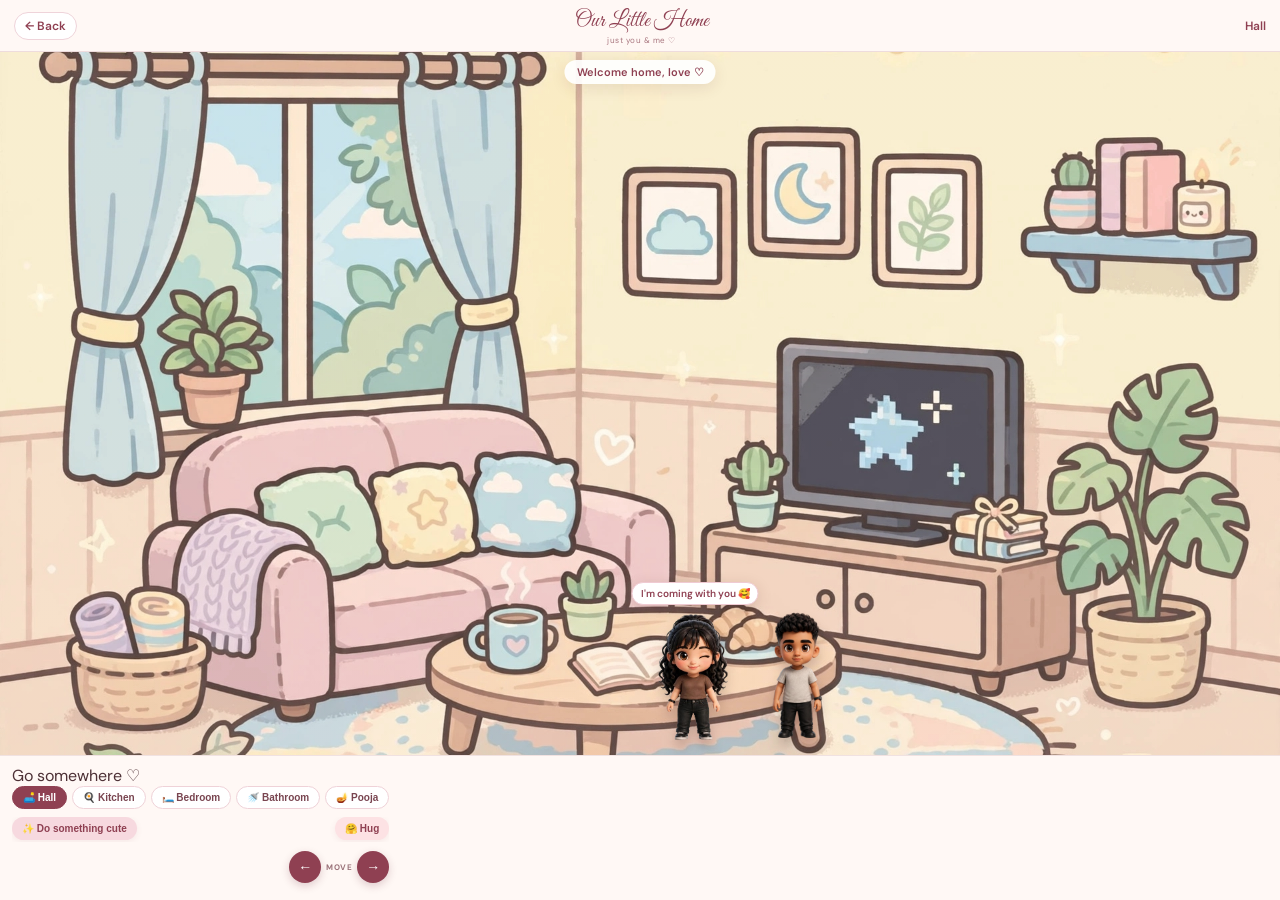
==== commit ff5bbf78: "game" ====
--- a/game.html
+++ b/game.html
@@ -104,41 +104,52 @@
 
     </main>
 
+
     <!-- ================= CONTROLS ================= -->
 
-<section class="controls">
+    <section class="controls">
 
-    <div class="controls-inner">
+        <div class="controls-inner">
 
-        <!-- ROOMS -->
-        <div class="places-section">
-            <div class="section-title">
-                Go somewhere ♡
+
+            <!-- ROOMS -->
+
+            <div class="places-section">
+
+                <div class="section-title">
+                    Go somewhere ♡
+                </div>
+
+                <div class="room-buttons">
+
+                    <button class="room-button active"
+                        data-room="hall">
+                        🛋️ Hall
+                    </button>
+
+                    <button class="room-button"
+                        data-room="kitchen">
+                        🍳 Kitchen
+                    </button>
+
+                    <button class="room-button"
+                        data-room="bedroom">
+                        🛏️ Bedroom
+                    </button>
+
+                    <button class="room-button"
+                        data-room="bathroom">
+                        🚿 Bathroom
+                    </button>
+
+                    <button class="room-button"
+                        data-room="pooja">
+                        🪔 Pooja
+                    </button>
+
+                </div>
+
             </div>
-            <div class="room-buttons">
-                <button class="room-button active" data-room="hall">🛋️ Hall</button>
-                <button class="room-button" data-room="kitchen">🍳 Kitchen</button>
-                <button class="room-button" data-room="bedroom">🛏️ Bedroom</button>
-                <button class="room-button" data-room="bathroom">🚿 Bathroom</button>
-                <button class="room-button" data-room="pooja">🪔 Pooja</button>
-            </div>
-        </div>
-
-        <!-- ACTIONS & MOVEMENT ROW -->
-        <div class="bottom-row">
-            <div class="action-section" id="actionSection">
-                <button class="cute-action" id="cuteAction">✨ Do something cute</button>
-            </div>
-
-            <div class="movement">
-                <button class="move-button" id="moveLeft" aria-label="Move left">←</button>
-                <button class="move-button" id="moveRight" aria-label="Move right">→</button>
-            </div>
-        </div>
-
-    </div>
-
-</section>
 
 
             <!-- ACTION -->
--- a/game.css
+++ b/game.css
@@ -23,7 +23,7 @@
     width: 100%;
     height: 100%;
     overflow: hidden;
-    position: fixed; /* Prevents mobile scroll bouncing */
+    position: fixed;
 }
 
 body {
@@ -38,11 +38,11 @@
 ========================= */
 
 .top-bar {
-    height: 54px;
+    height: 52px;
     display: flex;
     align-items: center;
     justify-content: space-between;
-    padding: 0 12px;
+    padding: 0 14px;
     background: rgba(255, 248, 245, 0.97);
     border-bottom: 1px solid rgba(143, 64, 82, 0.15);
     position: relative;
@@ -77,7 +77,7 @@
 
 .home-title small {
     display: block;
-    font-size: 9px;
+    font-size: 8px;
     color: #a8757e;
     letter-spacing: 0.5px;
 }
@@ -98,7 +98,7 @@
 .game-world {
     position: relative;
     width: 100%;
-    height: calc(100vh - 54px - 165px);
+    height: calc(100vh - 52px - 145px);
     overflow: hidden;
     background: #eadbd5;
 }
@@ -146,14 +146,14 @@
 }
 
 /* =========================
-   CHARACTERS
+   CHARACTERS (NATURAL SEPARATED SPACING)
 ========================= */
 
 .character {
     position: absolute;
     bottom: 10px;
-    width: 120px;
-    height: 160px;
+    width: 110px;
+    height: 150px;
     display: flex;
     flex-direction: column;
     align-items: center;
@@ -163,8 +163,8 @@
 }
 
 .character img {
-    width: 120px;
-    height: 150px;
+    width: 110px;
+    height: 140px;
     object-fit: contain;
     object-position: bottom center;
     display: block;
@@ -185,12 +185,12 @@
 
 .speech-bubble {
     position: absolute;
-    bottom: 150px;
+    bottom: 140px;
     left: 50%;
     transform: translateX(-50%);
     background: white;
     color: var(--dark-pink);
-    padding: 5px 9px;
+    padding: 4px 8px;
     border-radius: 12px;
     font-size: 10px;
     font-weight: 600;
@@ -206,19 +206,19 @@
 
 .pooja-info {
     position: absolute;
-    top: 40px;
+    top: 38px;
     left: 50%;
     transform: translateX(-50%);
     z-index: 20;
     text-align: center;
     background: rgba(255,250,242,0.95);
-    padding: 6px 12px;
+    padding: 5px 10px;
     border-radius: 14px;
     box-shadow: 0 6px 20px rgba(70,40,20,0.15);
 }
 
 .pooja-info > div:first-child {
-    font-size: 18px;
+    font-size: 16px;
     margin-bottom: 1px;
 }
 
@@ -232,7 +232,7 @@
     display: flex;
     gap: 4px;
     justify-content: center;
-    margin-top: 4px;
+    margin-top: 3px;
 }
 
 .deities span {
@@ -250,11 +250,11 @@
 .action-message {
     position: absolute;
     left: 50%;
-    bottom: 28%;
+    bottom: 30%;
     transform: translateX(-50%);
     z-index: 30;
     background: rgba(255,255,255,0.95);
-    padding: 8px 14px;
+    padding: 7px 12px;
     border-radius: 18px;
     color: var(--dark-pink);
     font-weight: 700;
@@ -268,11 +268,11 @@
 }
 
 /* =========================
-   BOTTOM CONTROLS (COMPACT FOR MOBILE)
+   BOTTOM CONTROLS (2-ROW LAYOUT FOR MOBILE SMOOTHNESS)
 ========================= */
 
 .controls {
-    height: 165px;
+    height: 145px;
     background: rgba(255,248,245,0.99);
     border-top: 1px solid rgba(143,64,82,0.12);
     position: relative;
@@ -283,31 +283,28 @@
 .controls-inner {
     width: 100%;
     height: 100%;
-    padding: 8px 10px;
+    padding: 8px 12px;
     display: flex;
     flex-direction: column;
     justify-content: space-between;
 }
 
-.places-section {
-    width: 100%;
-}
-
-.section-title {
-    font-size: 10px;
-    font-weight: 700;
-    color: #95616b;
-    margin-bottom: 3px;
-}
-
+.controls-top-row {
+    display: flex;
+    align-items: center;
+    justify-content: space-between;
+    width: 100%;
+    gap: 8px;
+}
+
+/* Row 1: Rooms horizontally scrollable */
 .room-buttons {
     display: flex;
     gap: 5px;
     overflow-x: auto;
-    overflow-y: hidden;
-    padding-bottom: 2px;
     scrollbar-width: none;
     -webkit-overflow-scrolling: touch;
+    width: 100%;
 }
 
 .room-buttons::-webkit-scrollbar {
@@ -315,16 +312,16 @@
 }
 
 .room-button {
-    flex-shrink: 0;
     border: 1px solid #efd2d8;
     background: white;
     color: #794550;
-    padding: 5px 9px;
+    padding: 5px 10px;
     border-radius: 16px;
     font-size: 10px;
     font-weight: 600;
     cursor: pointer;
     white-space: nowrap;
+    flex-shrink: 0;
 }
 
 .room-button.active {
@@ -333,38 +330,66 @@
     border-color: var(--dark-pink);
 }
 
-/* =========================
-   BOTTOM ROW (ACTIONS + ARROWS)
-========================= */
-
-.bottom-row {
-    display: flex;
-    align-items: center;
-    justify-content: space-between;
-    gap: 6px;
-    width: 100%;
-}
-
+/* Row 2: Action buttons & Movement side-by-side cleanly */
+.controls-inner::after {
+    content: "";
+    display: block;
+}
+
+/* Let's style the actions and movement container using flex properties injected into HTML structures */
 .action-section {
     display: flex;
     align-items: center;
-    gap: 4px;
+    gap: 5px;
     overflow-x: auto;
+    scrollbar-width: none;
     flex: 1;
     min-width: 0;
     padding-bottom: 2px;
-    scrollbar-width: none;
 }
 
 .action-section::-webkit-scrollbar {
     display: none;
+}
+
+/* Transform controls-inner contents smoothly into a 2-tier row layout */
+.controls-inner {
+    display: grid;
+    grid-template-rows: auto auto;
+    gap: 6px;
+    align-items: center;
+}
+
+/* Place rooms on row 1, and wrap actions + movement on row 2 */
+.controls-top-row {
+    grid-row: 1;
+    display: flex;
+    width: 100%;
+}
+
+/* Wrap actions and movement into a tight secondary flex row */
+.action-section {
+    grid-row: 2;
+    display: flex;
+    align-items: center;
+    gap: 5px;
+    width: 100%;
+    justify-content: space-between;
+}
+
+/* Force movement and actions to sit together on the bottom bar row */
+.action-section {
+    display: flex;
+    flex-wrap: nowrap;
+    overflow-x: auto;
+    gap: 5px;
 }
 
 .cute-action {
     border: none;
     background: var(--soft-pink);
     color: var(--dark-pink);
-    padding: 6px 9px;
+    padding: 6px 10px;
     border-radius: 16px;
     font-size: 10px;
     font-weight: 700;
@@ -387,21 +412,29 @@
     align-items: center;
     gap: 5px;
     flex-shrink: 0;
+    margin-left: auto;
+}
+
+.movement-label {
+    font-size: 8px;
+    color: #9b737a;
+    font-weight: 700;
+    letter-spacing: 0.5px;
 }
 
 .move-button {
-    width: 36px;
-    height: 36px;
+    width: 32px;
+    height: 32px;
     border: none;
     border-radius: 50%;
     background: var(--dark-pink);
     color: white;
-    font-size: 16px;
+    font-size: 14px;
     cursor: pointer;
     display: flex;
     align-items: center;
     justify-content: center;
-    box-shadow: 0 3px 10px rgba(100,30,50,0.2);
+    box-shadow: 0 3px 8px rgba(100,30,50,0.2);
 }
 
 .move-button:active {
